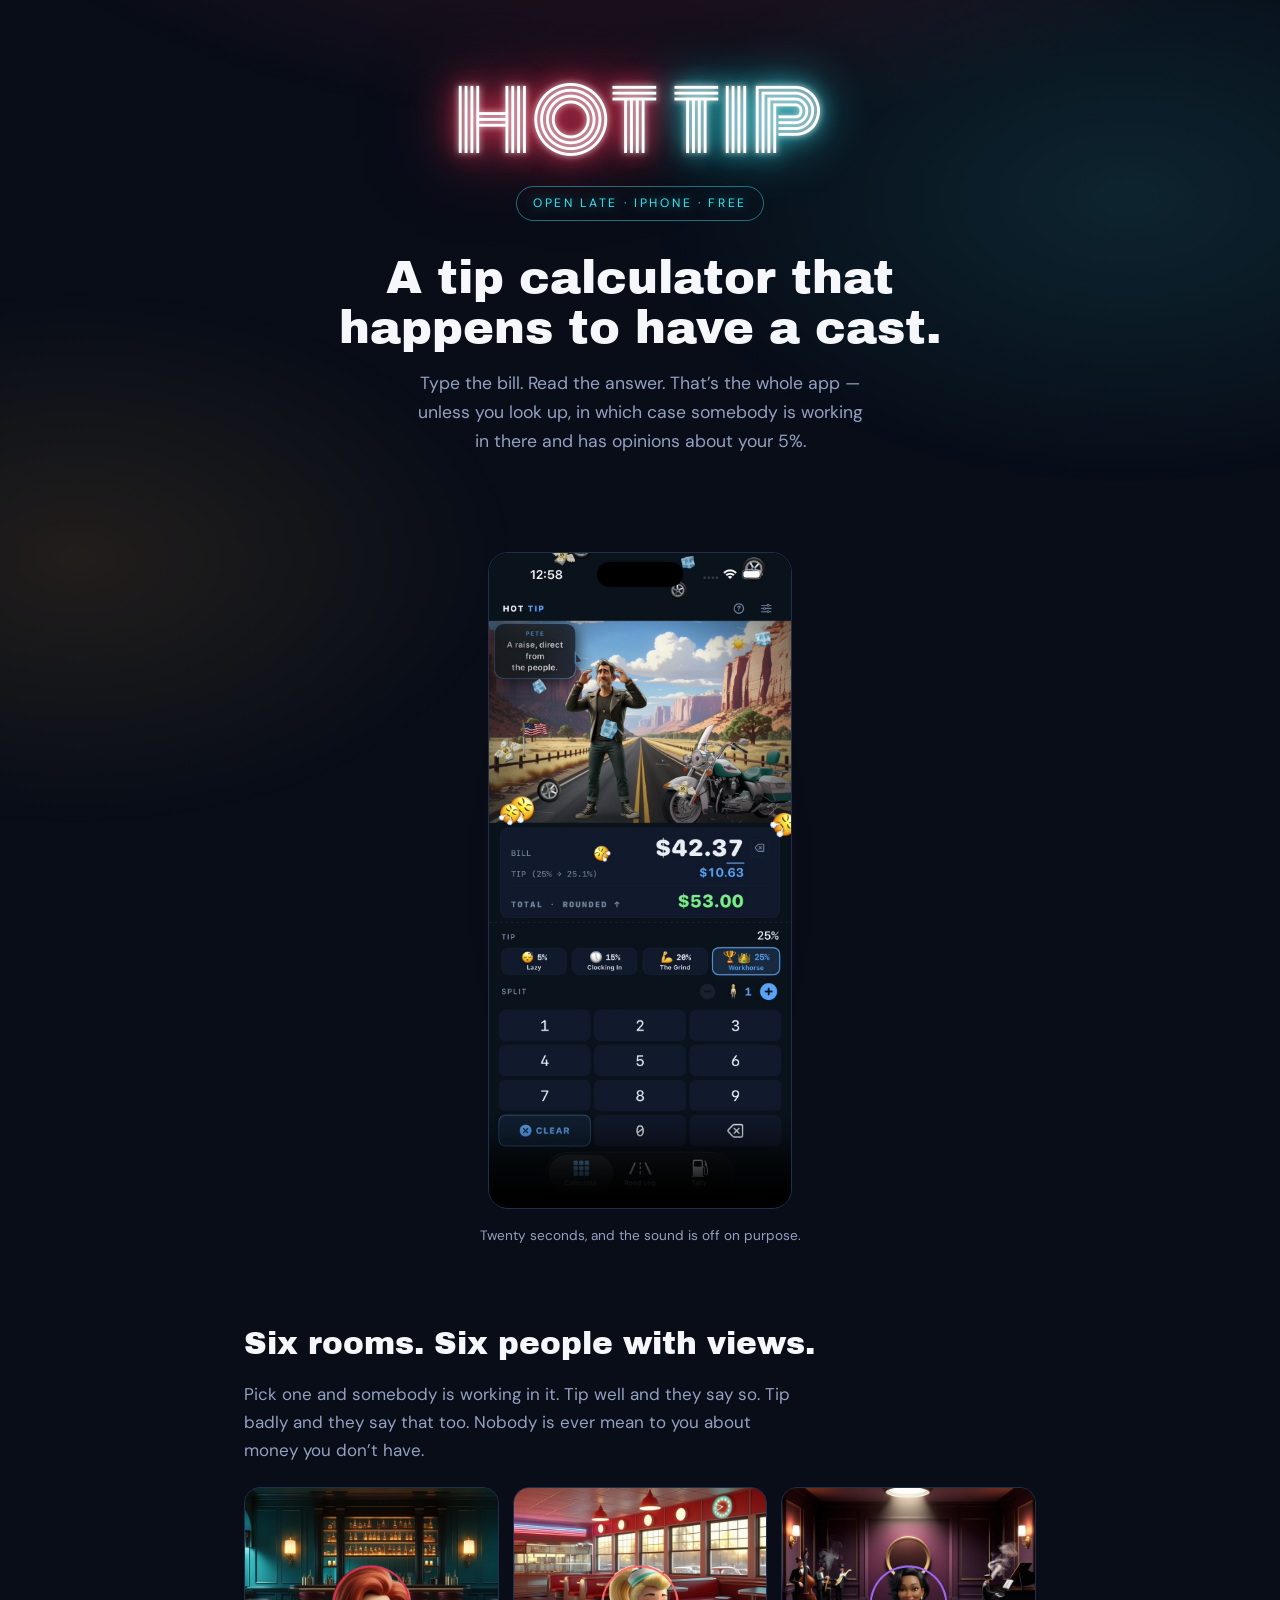
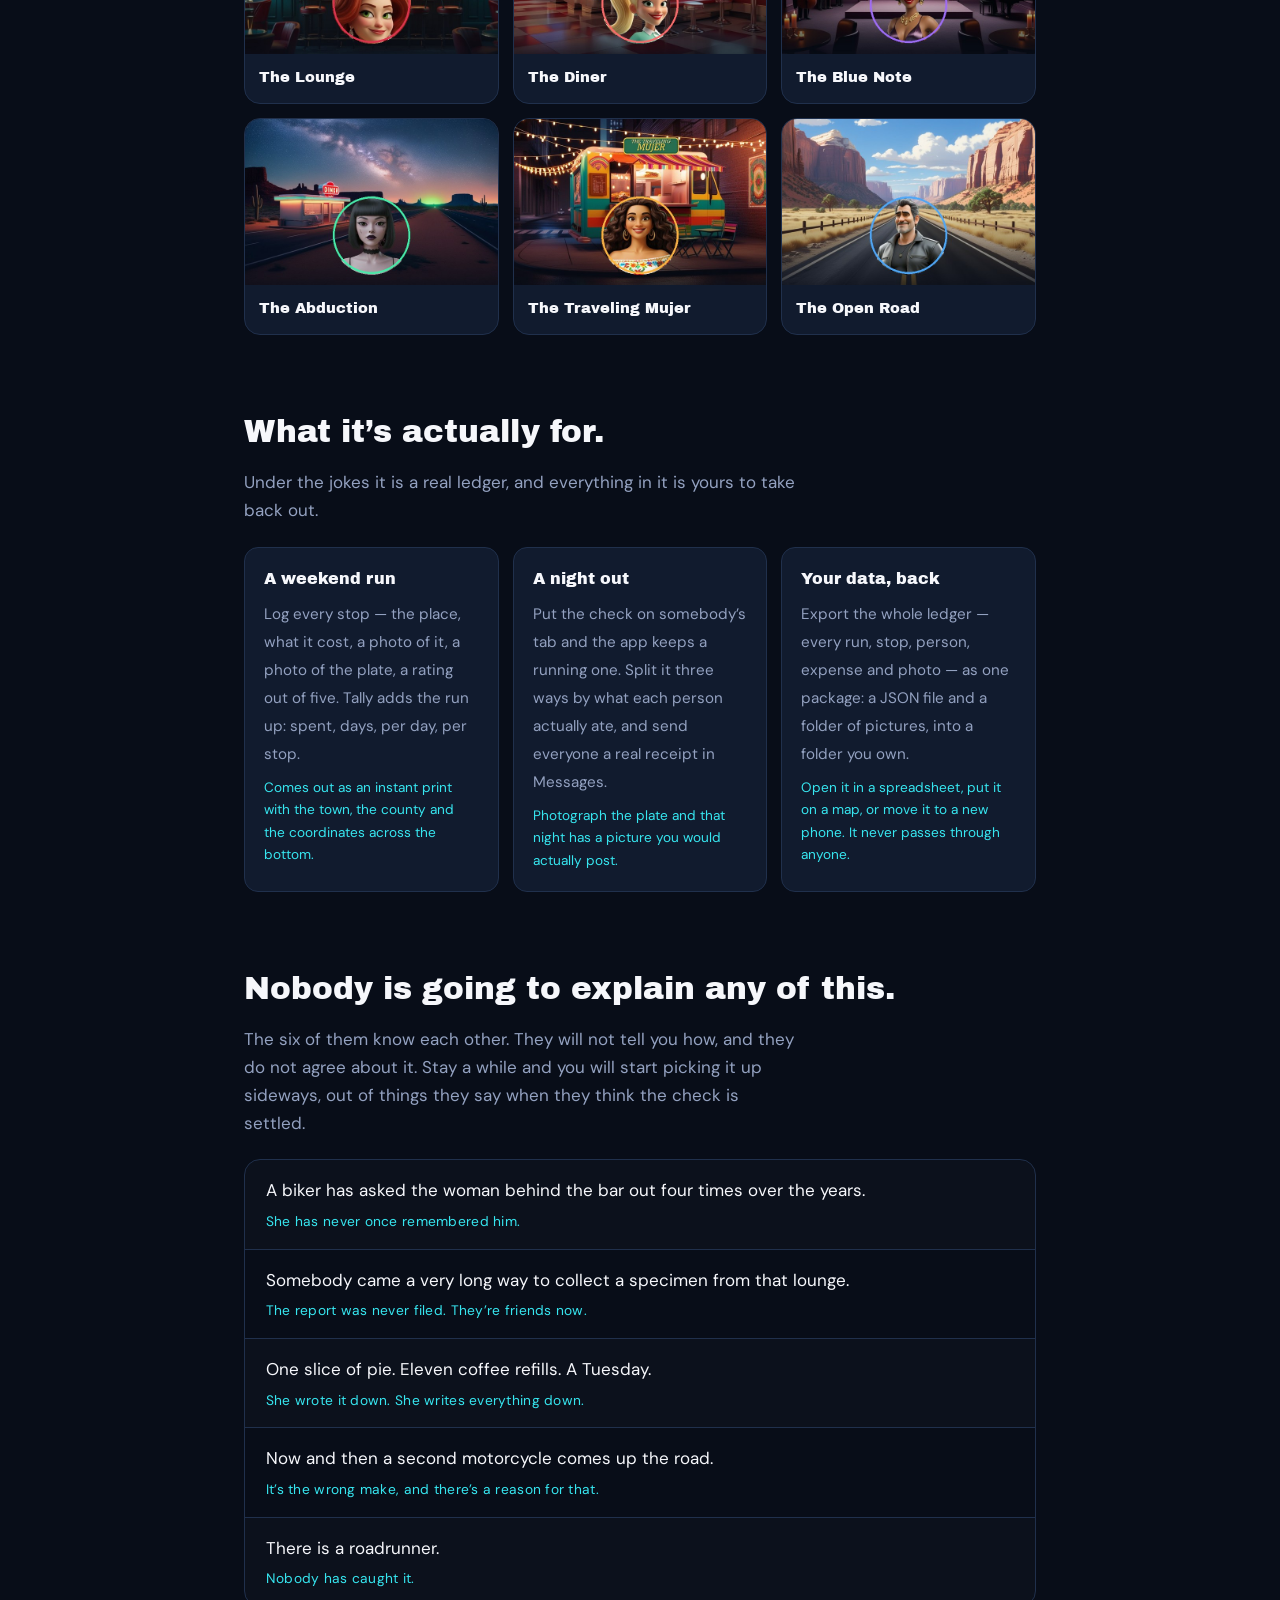
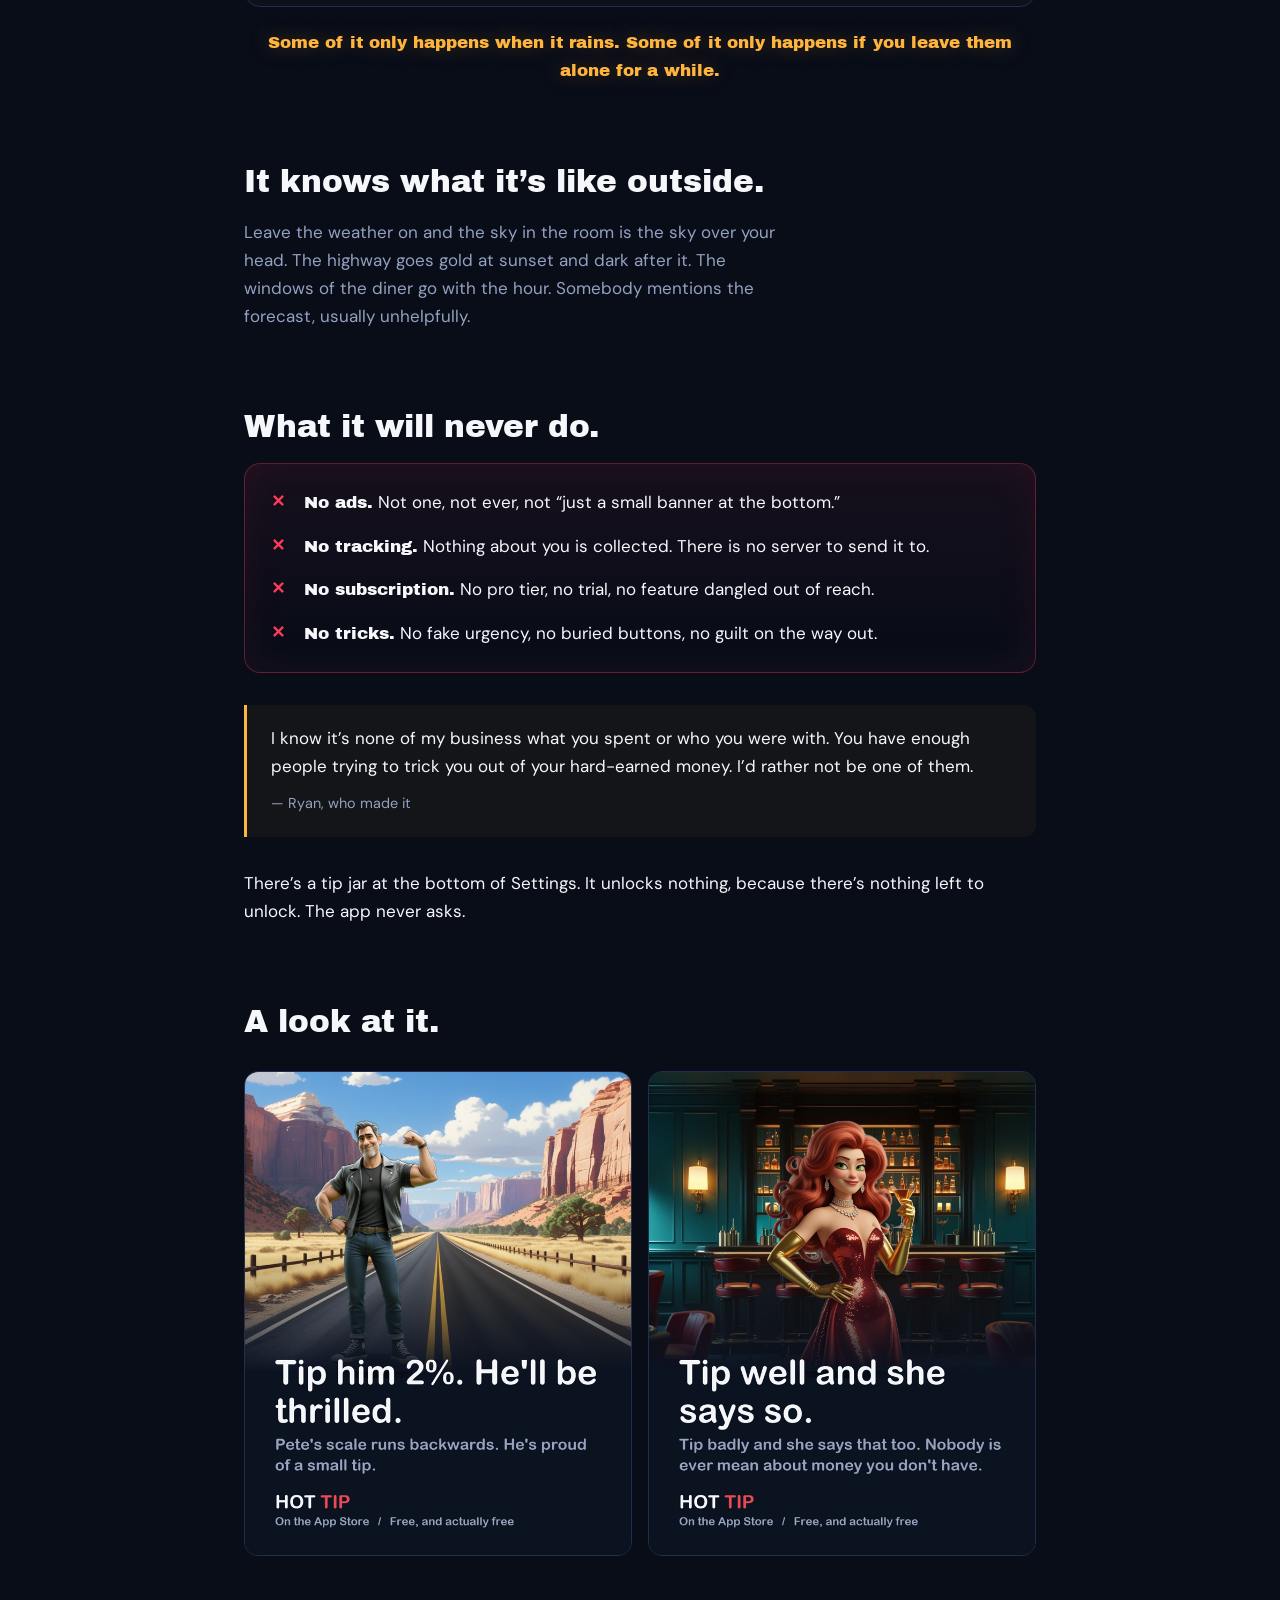
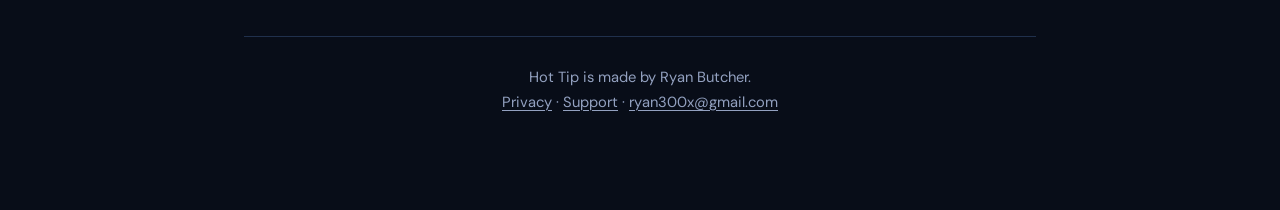
==== hottip/index.html @ a8fca0c4 "hot-tip: the doors as the app shows them, and what the app is actually for Ryan: "I don't want dialo" ====
<!doctype html>
<html lang="en">
<head>
<meta charset="utf-8">
<meta name="viewport" content="width=device-width, initial-scale=1">
<title>Hot Tip — a tip calculator with a cast</title>
<meta name="description" content="Type the bill. Read the answer. Six rooms, six characters, and opinions about your 5%. No ads, no tracking, no subscription.">
<meta property="og:title" content="Hot Tip — a tip calculator with a cast">
<meta property="og:description" content="Tip well and they say so. Tip badly and they say that too. Free, and actually free.">
<meta property="og:image" content="https://ryanxbutcher.github.io/hottip/og.png">
<meta name="twitter:card" content="summary_large_image">
<link rel="preconnect" href="https://fonts.googleapis.com">
<link rel="preconnect" href="https://fonts.gstatic.com" crossorigin>
<link href="https://fonts.googleapis.com/css2?family=Monoton&family=Archivo+Black&family=DM+Sans:opsz,wght@9..40,400;9..40,500&display=swap" rel="stylesheet">
<style>
  :root{
    --night:#080d18; --deep:#0b1220; --card:#111b2e; --line:#20304c;
    --ink:#f6f7fb; --soft:#93a1c0;
    --neon:#ff3b5c;      /* the diner's sign */
    --ice:#37e6f0;       /* the Blue Note's clock */
    --amber:#ffb43d;     /* the string lights */
    color-scheme:dark;
  }
  *{margin:0;padding:0;box-sizing:border-box}
  html{scroll-behavior:smooth}
  body{
    background:var(--night); color:var(--ink);
    font:400 17px/1.65 "DM Sans",-apple-system,BlinkMacSystemFont,sans-serif;
    overflow-x:hidden;
  }
  main{max-width:52rem;margin:0 auto;padding:0 1.25rem 6rem}

  /* The road at night: a horizon glow behind everything, the way every
     room in the app is lit by something just off screen. */
  .glow{
    position:fixed; inset:0; z-index:-1; pointer-events:none;
    background:
      radial-gradient(70rem 34rem at 50% -14rem, rgba(255,59,92,.20), transparent 65%),
      radial-gradient(50rem 30rem at 88% 22%, rgba(55,230,240,.11), transparent 60%),
      radial-gradient(46rem 28rem at 6% 62%, rgba(255,180,61,.10), transparent 60%);
  }

  header{padding:5rem 0 3rem;text-align:center}
  .sign{
    font-family:Monoton,cursive; font-size:clamp(2.9rem,11vw,5.2rem);
    line-height:1; letter-spacing:.02em; color:#fff;
    text-shadow:
      0 0 6px rgba(255,255,255,.85),
      0 0 22px var(--neon), 0 0 48px var(--neon), 0 0 90px rgba(255,59,92,.6);
    animation:buzz 7s infinite;
  }
  .sign .t{color:#fff;text-shadow:0 0 6px rgba(255,255,255,.9),0 0 22px var(--ice),0 0 52px var(--ice)}
  @keyframes buzz{
    0%,96%,100%{opacity:1}
    97%{opacity:.55} 97.6%{opacity:1} 98.4%{opacity:.7} 99%{opacity:1}
  }
  .open{
    display:inline-block;margin-top:1.4rem;padding:.42rem 1rem;
    border:1px solid rgba(55,230,240,.45);border-radius:999px;
    font-size:.76rem;letter-spacing:.22em;text-transform:uppercase;
    color:var(--ice);text-shadow:0 0 12px rgba(55,230,240,.6);
  }
  h1{
    font-family:"Archivo Black",sans-serif;font-weight:400;
    font-size:clamp(1.85rem,5.4vw,2.9rem);line-height:1.08;
    margin:2rem auto 1rem;max-width:22ch;text-wrap:balance;
  }
  .lede{color:var(--soft);max-width:38ch;margin:0 auto;font-size:1.1rem}

  .frame{max-width:19rem;margin:3rem auto 1rem;position:relative}
  .frame::after{
    content:"";position:absolute;inset:-14% -22%;z-index:-1;border-radius:50%;
    background:radial-gradient(closest-side,rgba(255,59,92,.30),transparent 72%);
    filter:blur(14px);
  }
  video{width:100%;border-radius:20px;border:1px solid var(--line);display:block;background:#000}
  .cap{text-align:center;color:var(--soft);font-size:.85rem;margin-top:.7rem}

  h2{
    font-family:"Archivo Black",sans-serif;font-weight:400;
    font-size:clamp(1.4rem,4vw,1.95rem);margin:4.5rem 0 .6rem;text-wrap:balance;
  }
  .sub{color:var(--soft);margin-bottom:1.4rem;max-width:46ch}

  /* The doors, as the app's own first screen shows them: the room, the
     person who works in it, and the name. Nothing else — the jokes are
     theirs to make, not the website's to spoil. */
  .doors{list-style:none;display:grid;grid-template-columns:repeat(3,1fr);gap:.85rem;margin-top:1.4rem}
  @media(max-width:44rem){.doors{grid-template-columns:repeat(2,1fr)}}
  @media(max-width:26rem){.doors{grid-template-columns:1fr}}
  .doors li{
    border:1px solid var(--line);border-radius:16px;overflow:hidden;background:var(--card);
    transition:transform .2s ease,border-color .2s ease,box-shadow .2s ease;
  }
  .doors li:hover{transform:translateY(-4px);border-color:var(--c);box-shadow:0 10px 34px -14px var(--c)}
  .doors img{width:100%;display:block;aspect-ratio:640/420;object-fit:cover}
  .doors b{
    display:block;font-family:"Archivo Black",sans-serif;font-weight:400;
    font-size:.92rem;padding:.72rem .9rem .85rem;color:var(--ink);
  }

  .uses{list-style:none;display:grid;grid-template-columns:repeat(3,1fr);gap:.85rem;margin-top:1.4rem}
  @media(max-width:44rem){.uses{grid-template-columns:1fr}}
  .uses li{background:var(--card);border:1px solid var(--line);border-radius:14px;padding:1.15rem 1.2rem}
  .uses b{display:block;font-family:"Archivo Black",sans-serif;font-weight:400;
    font-size:1rem;margin-bottom:.4rem}
  .uses span{color:var(--soft);font-size:.95rem}
  .uses .out{display:block;margin-top:.6rem;color:var(--ice);font-size:.85rem}

  .never{list-style:none;display:grid;gap:.9rem;
    border:1px solid rgba(255,59,92,.35);border-radius:16px;padding:1.5rem 1.6rem;
    background:linear-gradient(180deg,rgba(255,59,92,.06),transparent);
    box-shadow:0 0 40px rgba(255,59,92,.08) inset;}
  .never li{padding-left:2.1rem;position:relative}
  .never li::before{content:"✕";position:absolute;left:0;top:-.05rem;color:var(--neon);font-weight:700}
  .never b{font-family:"Archivo Black",sans-serif;font-weight:400}

  .whispers{list-style:none;display:grid;gap:0;margin-top:1.3rem;
    border:1px solid var(--line);border-radius:16px;overflow:hidden}
  .whispers li{padding:1rem 1.3rem;border-top:1px solid var(--line);
    color:var(--ink);position:relative}
  .whispers li:first-child{border-top:0}
  .whispers li:nth-child(odd){background:rgba(255,255,255,.018)}
  .whispers em{color:var(--soft);font-style:normal}
  .whispers .tail{display:block;color:var(--ice);font-size:.86rem;margin-top:.35rem;
    letter-spacing:.02em}
  .nobody{font-family:"Archivo Black",sans-serif;font-weight:400;
    text-align:center;color:var(--amber);margin-top:1.4rem;
    text-shadow:0 0 20px rgba(255,180,61,.35);font-size:1.05rem}

  blockquote{
    margin:2rem 0;padding:1.3rem 1.5rem;border-left:3px solid var(--amber);
    background:rgba(255,180,61,.05);border-radius:0 12px 12px 0;
    color:var(--ink);font-size:1.06rem;
  }
  blockquote cite{display:block;margin-top:.7rem;color:var(--soft);font-style:normal;font-size:.9rem}

  .stills{display:grid;grid-template-columns:1fr 1fr;gap:1rem;margin-top:1.4rem}
  @media(max-width:33rem){.stills{grid-template-columns:1fr}}
  .stills img{width:100%;border-radius:14px;border:1px solid var(--line);display:block}

  footer{margin-top:5rem;padding-top:1.8rem;border-top:1px solid var(--line);
    color:var(--soft);font-size:.92rem;text-align:center}
  a{color:var(--neon);text-decoration-thickness:1px;text-underline-offset:3px}
  footer a{color:var(--soft)}
  @media(prefers-reduced-motion:reduce){
    .sign{animation:none}
    .rooms li{transition:none}
    html{scroll-behavior:auto}
  }
</style>
</head>
<body>
<div class="glow"></div>
<main>

<header>
  <p class="sign">HOT <span class="t">TIP</span></p>
  <p class="open">Open late · iPhone · Free</p>
  <h1>A tip calculator that happens to have a cast.</h1>
  <p class="lede">Type the bill. Read the answer. That’s the whole app —
     unless you look up, in which case somebody is working in there and has
     opinions about your 5%.</p>
</header>

<div class="frame">
  <video src="app-preview.mp4" poster="poster.jpg" controls playsinline muted loop
         aria-label="A check, a 25% tip, a 2% tip, and Pete riding off into the desert."></video>
</div>
<p class="cap">Twenty seconds, and the sound is off on purpose.</p>

<h2>Six rooms. Six people with views.</h2>
<p class="sub">Pick one and somebody is working in it. Tip well and they say
   so. Tip badly and they say that too. Nobody is ever mean to you about
   money you don’t have.</p>
<ul class="doors">
  <li style="--c:#e0334f"><img src="door-lounge.jpg" alt="The Lounge" loading="lazy"><b>The Lounge</b></li>
  <li style="--c:#ff6b6b"><img src="door-diner.jpg" alt="The Diner" loading="lazy"><b>The Diner</b></li>
  <li style="--c:#a06cff"><img src="door-jazz.jpg" alt="The Blue Note" loading="lazy"><b>The Blue Note</b></li>
  <li style="--c:#3ef0a8"><img src="door-ufo.jpg" alt="The Abduction" loading="lazy"><b>The Abduction</b></li>
  <li style="--c:#ffb43d"><img src="door-taco.jpg" alt="The Traveling Mujer" loading="lazy"><b>The Traveling Mujer</b></li>
  <li style="--c:#4aa8ff"><img src="door-road.jpg" alt="The Open Road" loading="lazy"><b>The Open Road</b></li>
</ul>

<h2>What it’s actually for.</h2>
<p class="sub">Under the jokes it is a real ledger, and everything in it is
   yours to take back out.</p>
<ul class="uses">
  <li><b>A weekend run</b><span>Log every stop — the place, what it cost, a
      photo of it, a photo of the plate, a rating out of five. Tally adds the
      run up: spent, days, per day, per stop.</span>
      <span class="out">Comes out as an instant print with the town, the
      county and the coordinates across the bottom.</span></li>
  <li><b>A night out</b><span>Put the check on somebody’s tab and the app
      keeps a running one. Split it three ways by what each person actually
      ate, and send everyone a real receipt in Messages.</span>
      <span class="out">Photograph the plate and that night has a picture
      you would actually post.</span></li>
  <li><b>Your data, back</b><span>Export the whole ledger — every run, stop,
      person, expense and photo — as one package: a JSON file and a folder of
      pictures, into a folder you own.</span>
      <span class="out">Open it in a spreadsheet, put it on a map, or move it
      to a new phone. It never passes through anyone.</span></li>
</ul>

<h2>Nobody is going to explain any of this.</h2>
<p class="sub">The six of them know each other. They will not tell you how,
   and they do not agree about it. Stay a while and you will start picking
   it up sideways, out of things they say when they think the check is
   settled.</p>
<ul class="whispers">
  <li>A biker has asked the woman behind the bar out four times over the years.
      <span class="tail">She has never once remembered him.</span></li>
  <li>Somebody came a very long way to collect a specimen from that lounge.
      <span class="tail">The report was never filed. They’re friends now.</span></li>
  <li>One slice of pie. Eleven coffee refills. A Tuesday.
      <span class="tail">She wrote it down. She writes everything down.</span></li>
  <li>Now and then a second motorcycle comes up the road.
      <span class="tail">It’s the wrong make, and there’s a reason for that.</span></li>
  <li>There is a roadrunner.
      <span class="tail">Nobody has caught it.</span></li>
</ul>
<p class="nobody">Some of it only happens when it rains. Some of it only
   happens if you leave them alone for a while.</p>

<h2>It knows what it’s like outside.</h2>
<p class="sub">Leave the weather on and the sky in the room is the sky over
   your head. The highway goes gold at sunset and dark after it. The windows
   of the diner go with the hour. Somebody mentions the forecast, usually
   unhelpfully.</p>

<h2>What it will never do.</h2>
<ul class="never">
  <li><b>No ads.</b> Not one, not ever, not “just a small banner at the bottom.”</li>
  <li><b>No tracking.</b> Nothing about you is collected. There is no server to send it to.</li>
  <li><b>No subscription.</b> No pro tier, no trial, no feature dangled out of reach.</li>
  <li><b>No tricks.</b> No fake urgency, no buried buttons, no guilt on the way out.</li>
</ul>
<blockquote>
  I know it’s none of my business what you spent or who you were with. You
  have enough people trying to trick you out of your hard-earned money. I’d
  rather not be one of them.
  <cite>— Ryan, who made it</cite>
</blockquote>
<p>There’s a tip jar at the bottom of Settings. It unlocks nothing, because
   there’s nothing left to unlock. The app never asks.</p>

<h2>A look at it.</h2>
<div class="stills">
  <img src="still-pete.png" alt="Pete on the Open Road: tip him 2% and he'll be thrilled." loading="lazy">
  <img src="still-mandy.png" alt="Mandy in the Lounge: tip well and she says so." loading="lazy">
</div>

<footer>
  <p>Hot Tip is made by Ryan Butcher.</p>
  <p><a href="privacy.html">Privacy</a> · <a href="support.html">Support</a> ·
     <a href="mailto:ryan300x@gmail.com">ryan300x@gmail.com</a></p>
</footer>

</main>
</body>
</html>
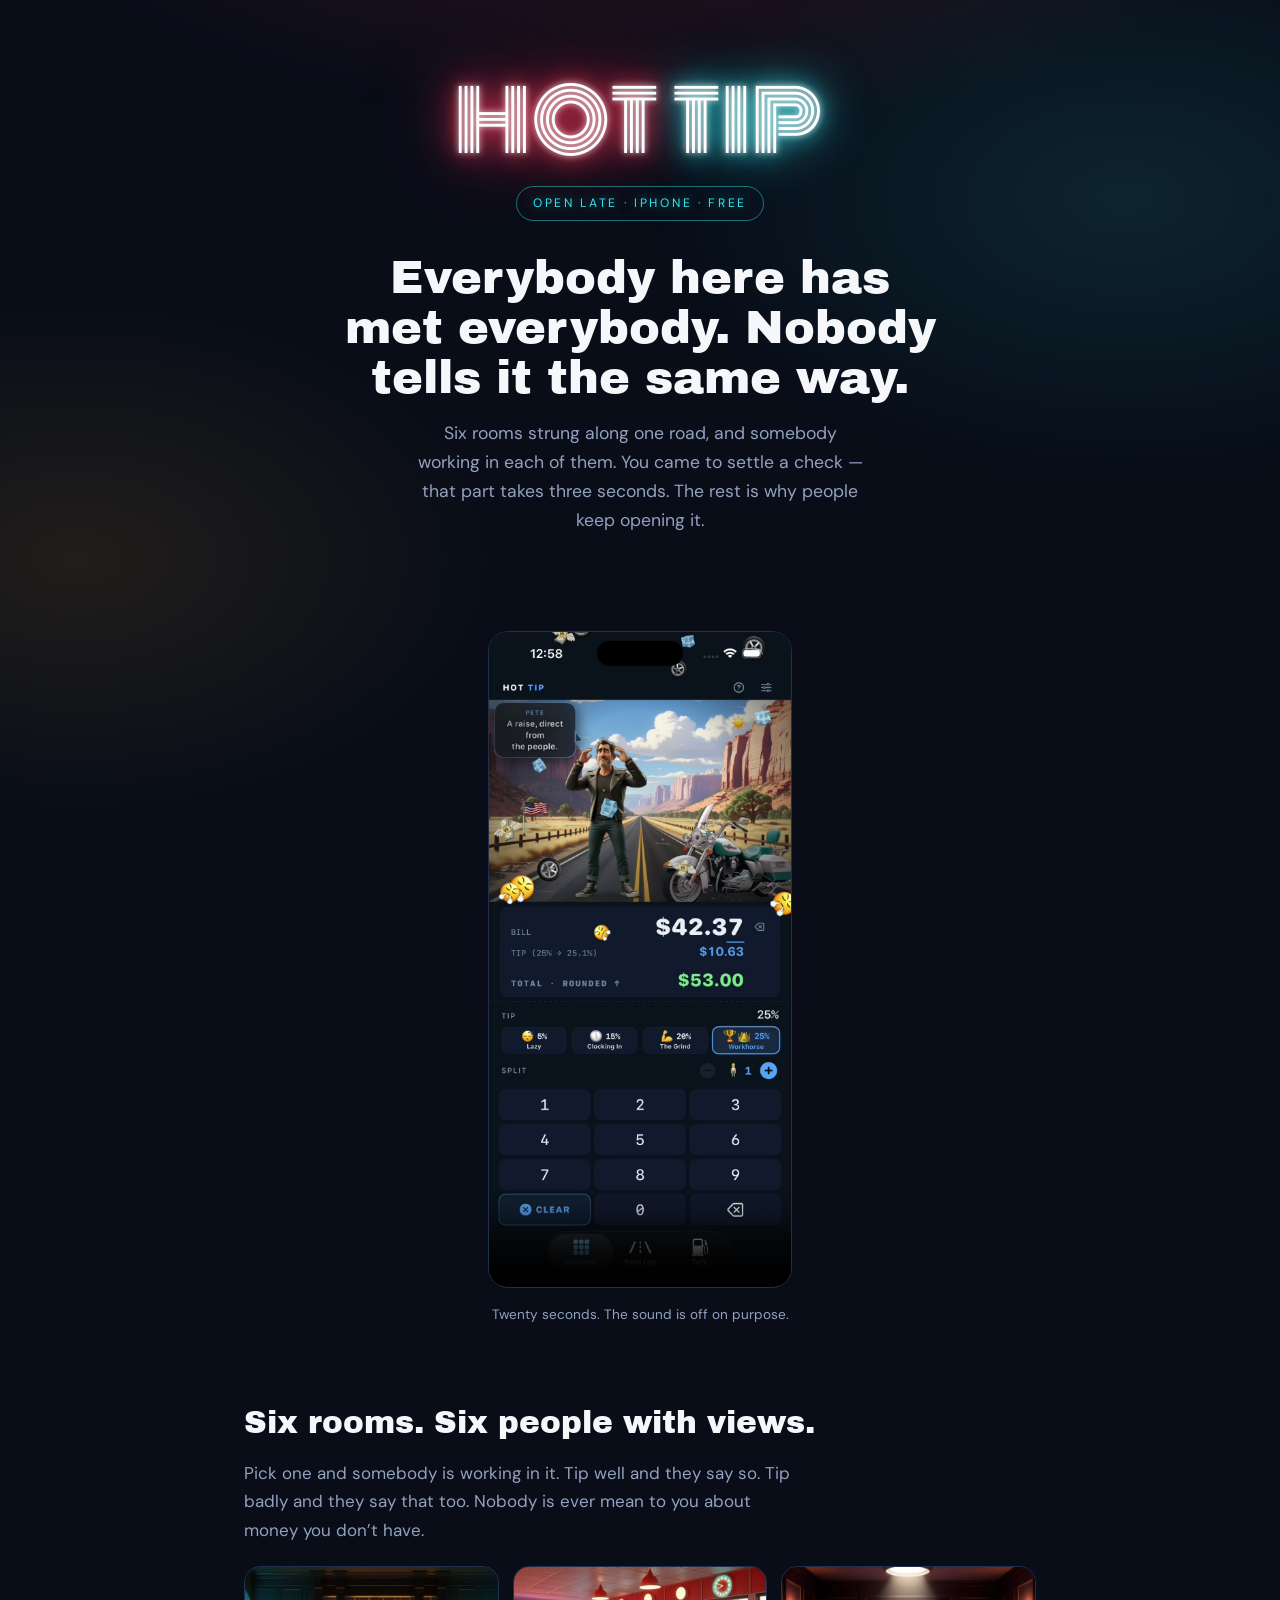
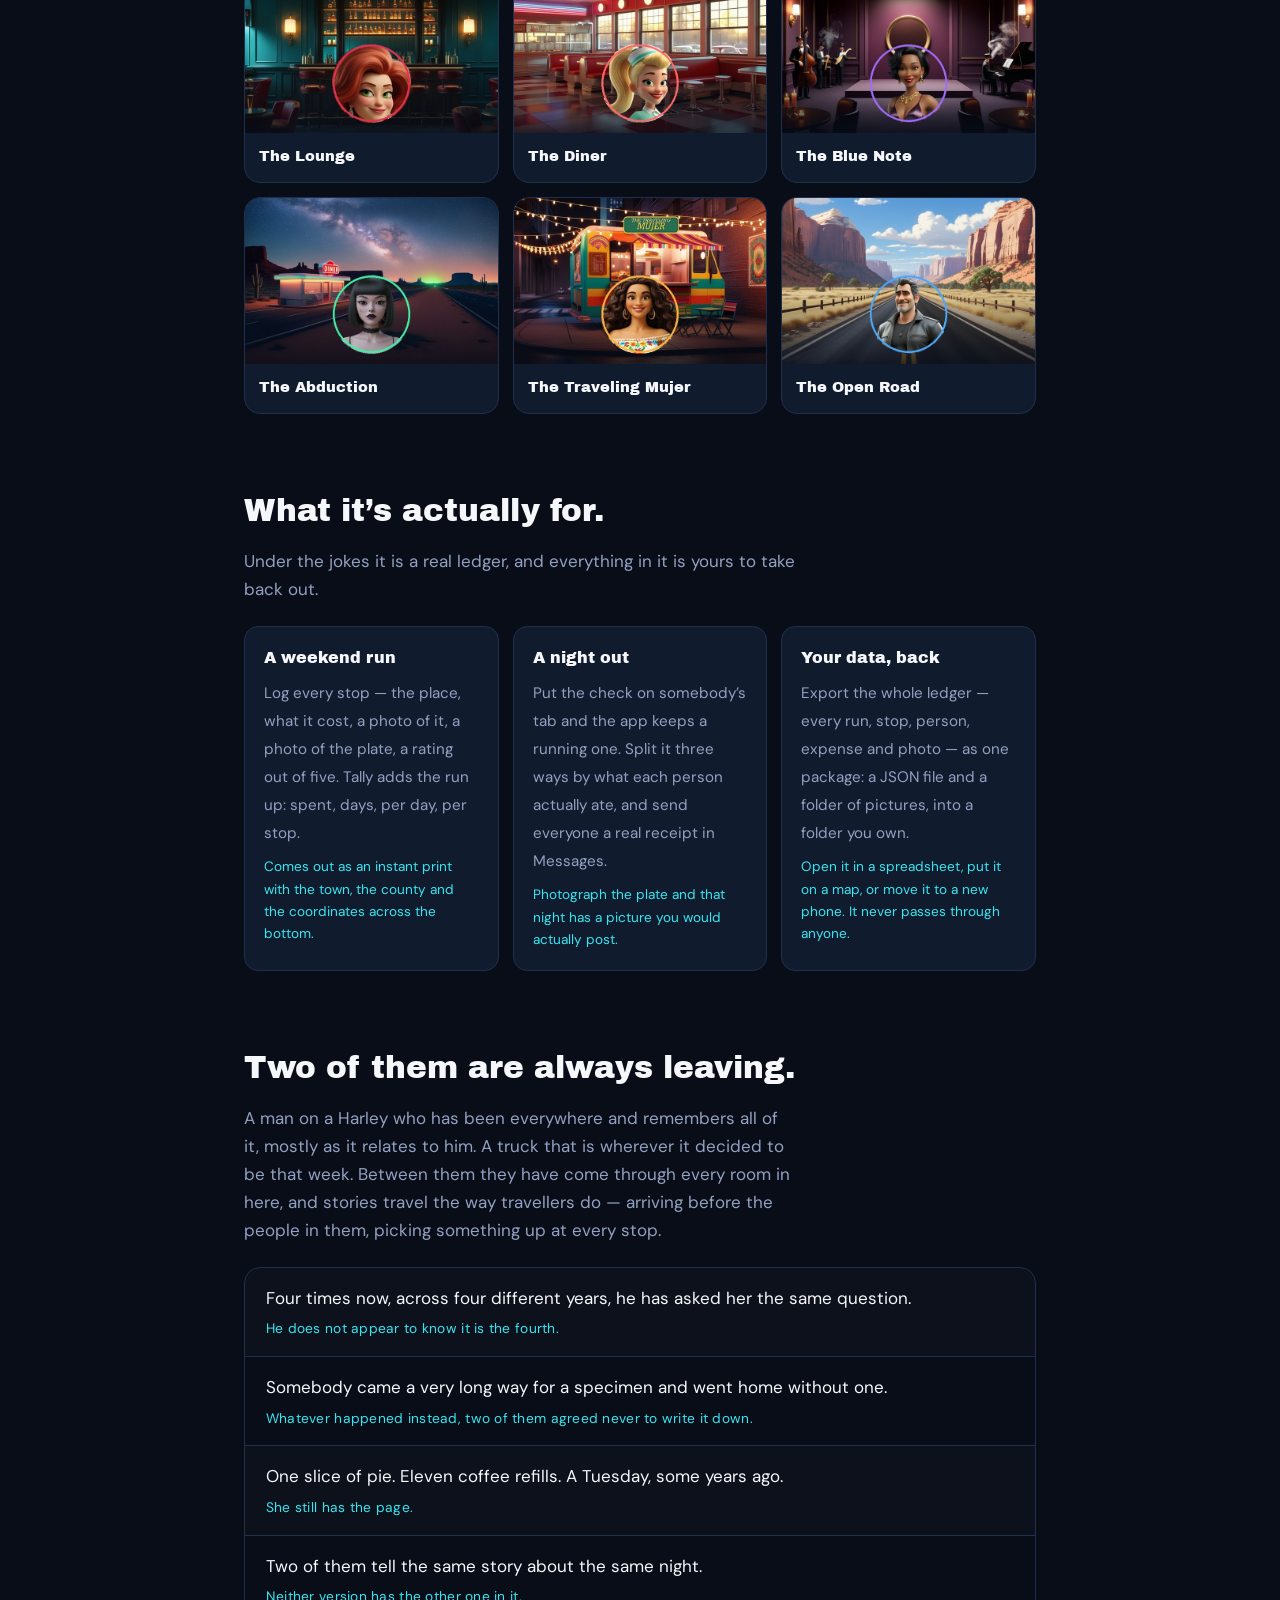
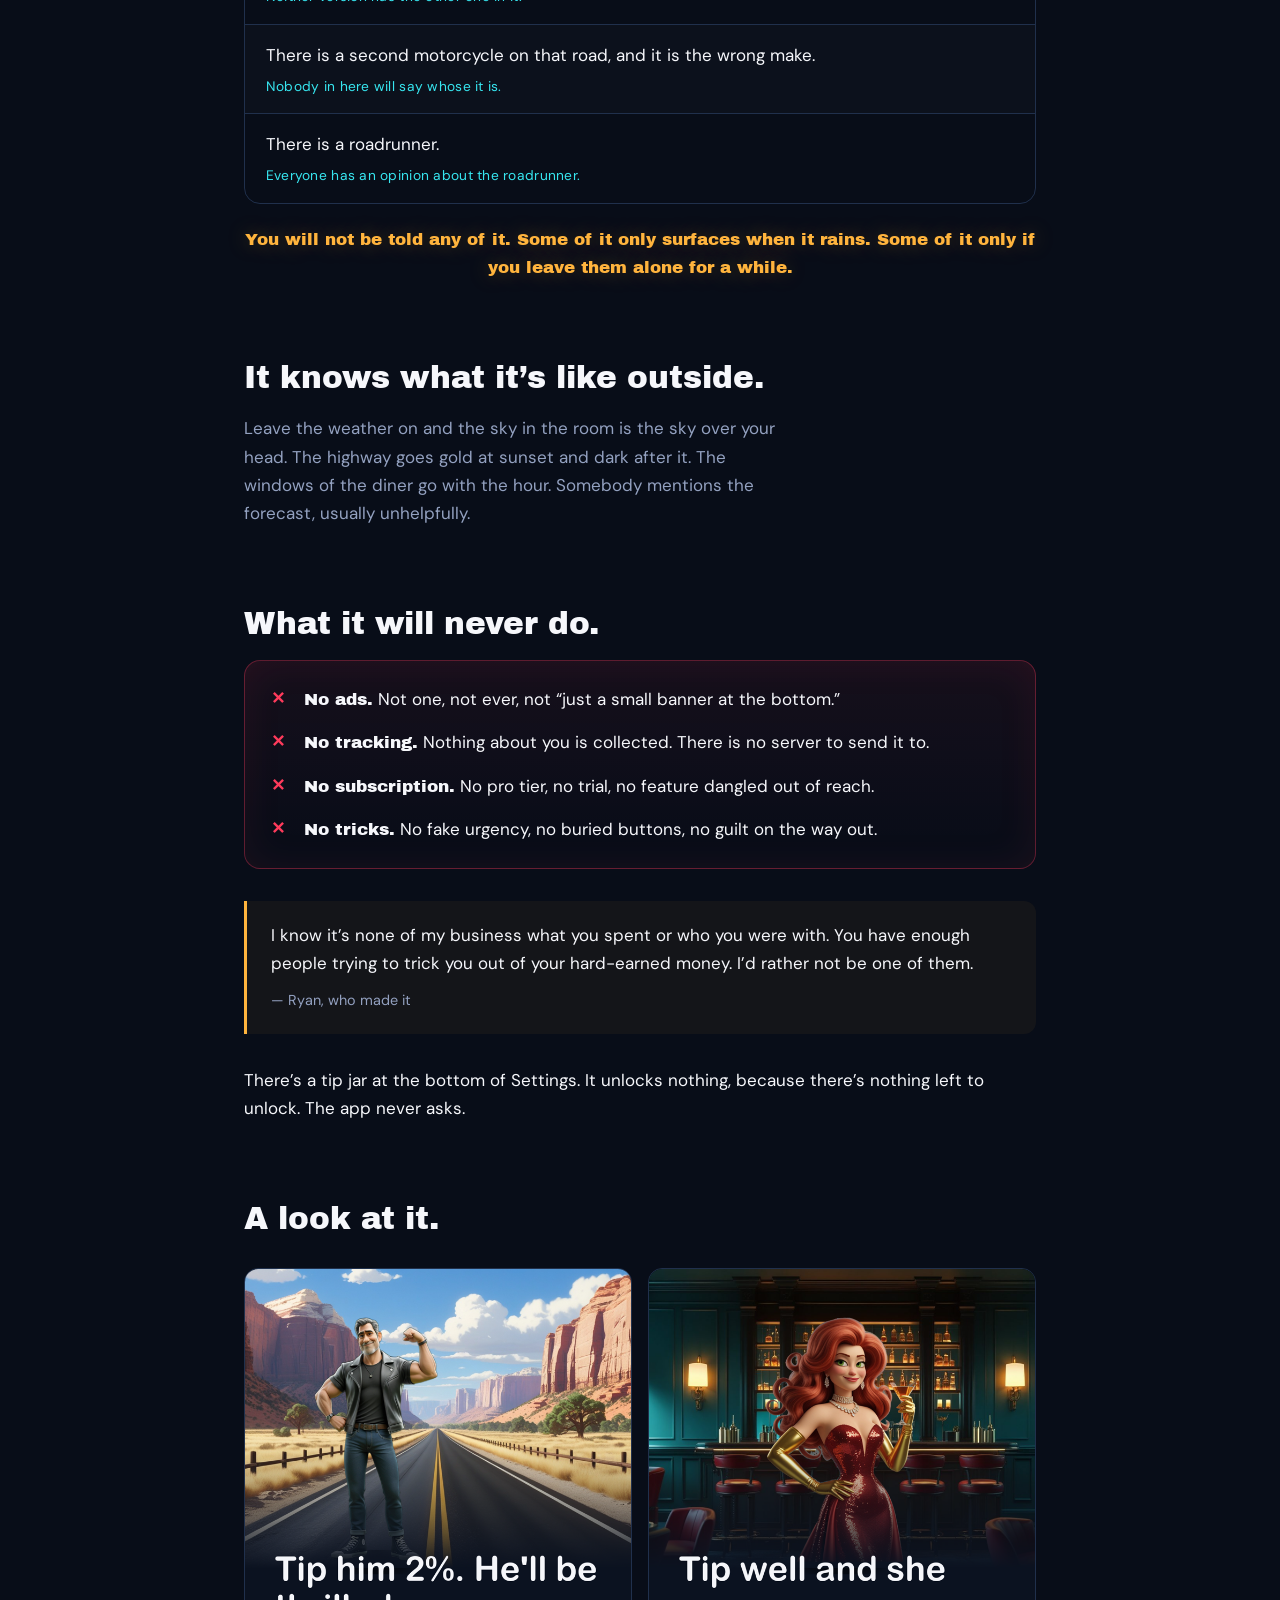
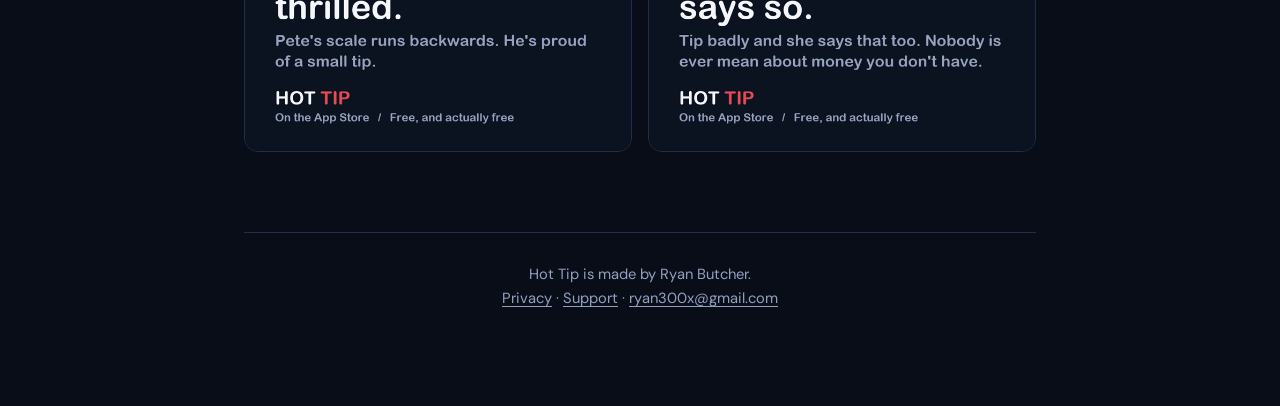
==== commit bfb337de: "hot-tip: the page stops answering its own questions Ryan: "I want to be mysterious about how they kn" ====
--- a/hottip/index.html
+++ b/hottip/index.html
@@ -157,17 +157,17 @@
 <header>
   <p class="sign">HOT <span class="t">TIP</span></p>
   <p class="open">Open late · iPhone · Free</p>
-  <h1>A tip calculator that happens to have a cast.</h1>
-  <p class="lede">Type the bill. Read the answer. That’s the whole app —
-     unless you look up, in which case somebody is working in there and has
-     opinions about your 5%.</p>
+  <h1>Everybody here has met everybody. Nobody tells it the same way.</h1>
+  <p class="lede">Six rooms strung along one road, and somebody working in
+     each of them. You came to settle a check — that part takes three
+     seconds. The rest is why people keep opening it.</p>
 </header>
 
 <div class="frame">
   <video src="app-preview.mp4" poster="poster.jpg" controls playsinline muted loop
          aria-label="A check, a 25% tip, a 2% tip, and Pete riding off into the desert."></video>
 </div>
-<p class="cap">Twenty seconds, and the sound is off on purpose.</p>
+<p class="cap">Twenty seconds. The sound is off on purpose.</p>
 
 <h2>Six rooms. Six people with views.</h2>
 <p class="sub">Pick one and somebody is working in it. Tip well and they say
@@ -203,25 +203,30 @@
       to a new phone. It never passes through anyone.</span></li>
 </ul>
 
-<h2>Nobody is going to explain any of this.</h2>
-<p class="sub">The six of them know each other. They will not tell you how,
-   and they do not agree about it. Stay a while and you will start picking
-   it up sideways, out of things they say when they think the check is
-   settled.</p>
+<h2>Two of them are always leaving.</h2>
+<p class="sub">A man on a Harley who has been everywhere and remembers all of
+   it, mostly as it relates to him. A truck that is wherever it decided to be
+   that week. Between them they have come through every room in here, and
+   stories travel the way travellers do — arriving before the people in them,
+   picking something up at every stop.</p>
 <ul class="whispers">
-  <li>A biker has asked the woman behind the bar out four times over the years.
-      <span class="tail">She has never once remembered him.</span></li>
-  <li>Somebody came a very long way to collect a specimen from that lounge.
-      <span class="tail">The report was never filed. They’re friends now.</span></li>
-  <li>One slice of pie. Eleven coffee refills. A Tuesday.
-      <span class="tail">She wrote it down. She writes everything down.</span></li>
-  <li>Now and then a second motorcycle comes up the road.
-      <span class="tail">It’s the wrong make, and there’s a reason for that.</span></li>
+  <li>Four times now, across four different years, he has asked her the same
+      question.
+      <span class="tail">He does not appear to know it is the fourth.</span></li>
+  <li>Somebody came a very long way for a specimen and went home without one.
+      <span class="tail">Whatever happened instead, two of them agreed never
+      to write it down.</span></li>
+  <li>One slice of pie. Eleven coffee refills. A Tuesday, some years ago.
+      <span class="tail">She still has the page.</span></li>
+  <li>Two of them tell the same story about the same night.
+      <span class="tail">Neither version has the other one in it.</span></li>
+  <li>There is a second motorcycle on that road, and it is the wrong make.
+      <span class="tail">Nobody in here will say whose it is.</span></li>
   <li>There is a roadrunner.
-      <span class="tail">Nobody has caught it.</span></li>
-</ul>
-<p class="nobody">Some of it only happens when it rains. Some of it only
-   happens if you leave them alone for a while.</p>
+      <span class="tail">Everyone has an opinion about the roadrunner.</span></li>
+</ul>
+<p class="nobody">You will not be told any of it. Some of it only surfaces
+   when it rains. Some of it only if you leave them alone for a while.</p>
 
 <h2>It knows what it’s like outside.</h2>
 <p class="sub">Leave the weather on and the sky in the room is the sky over
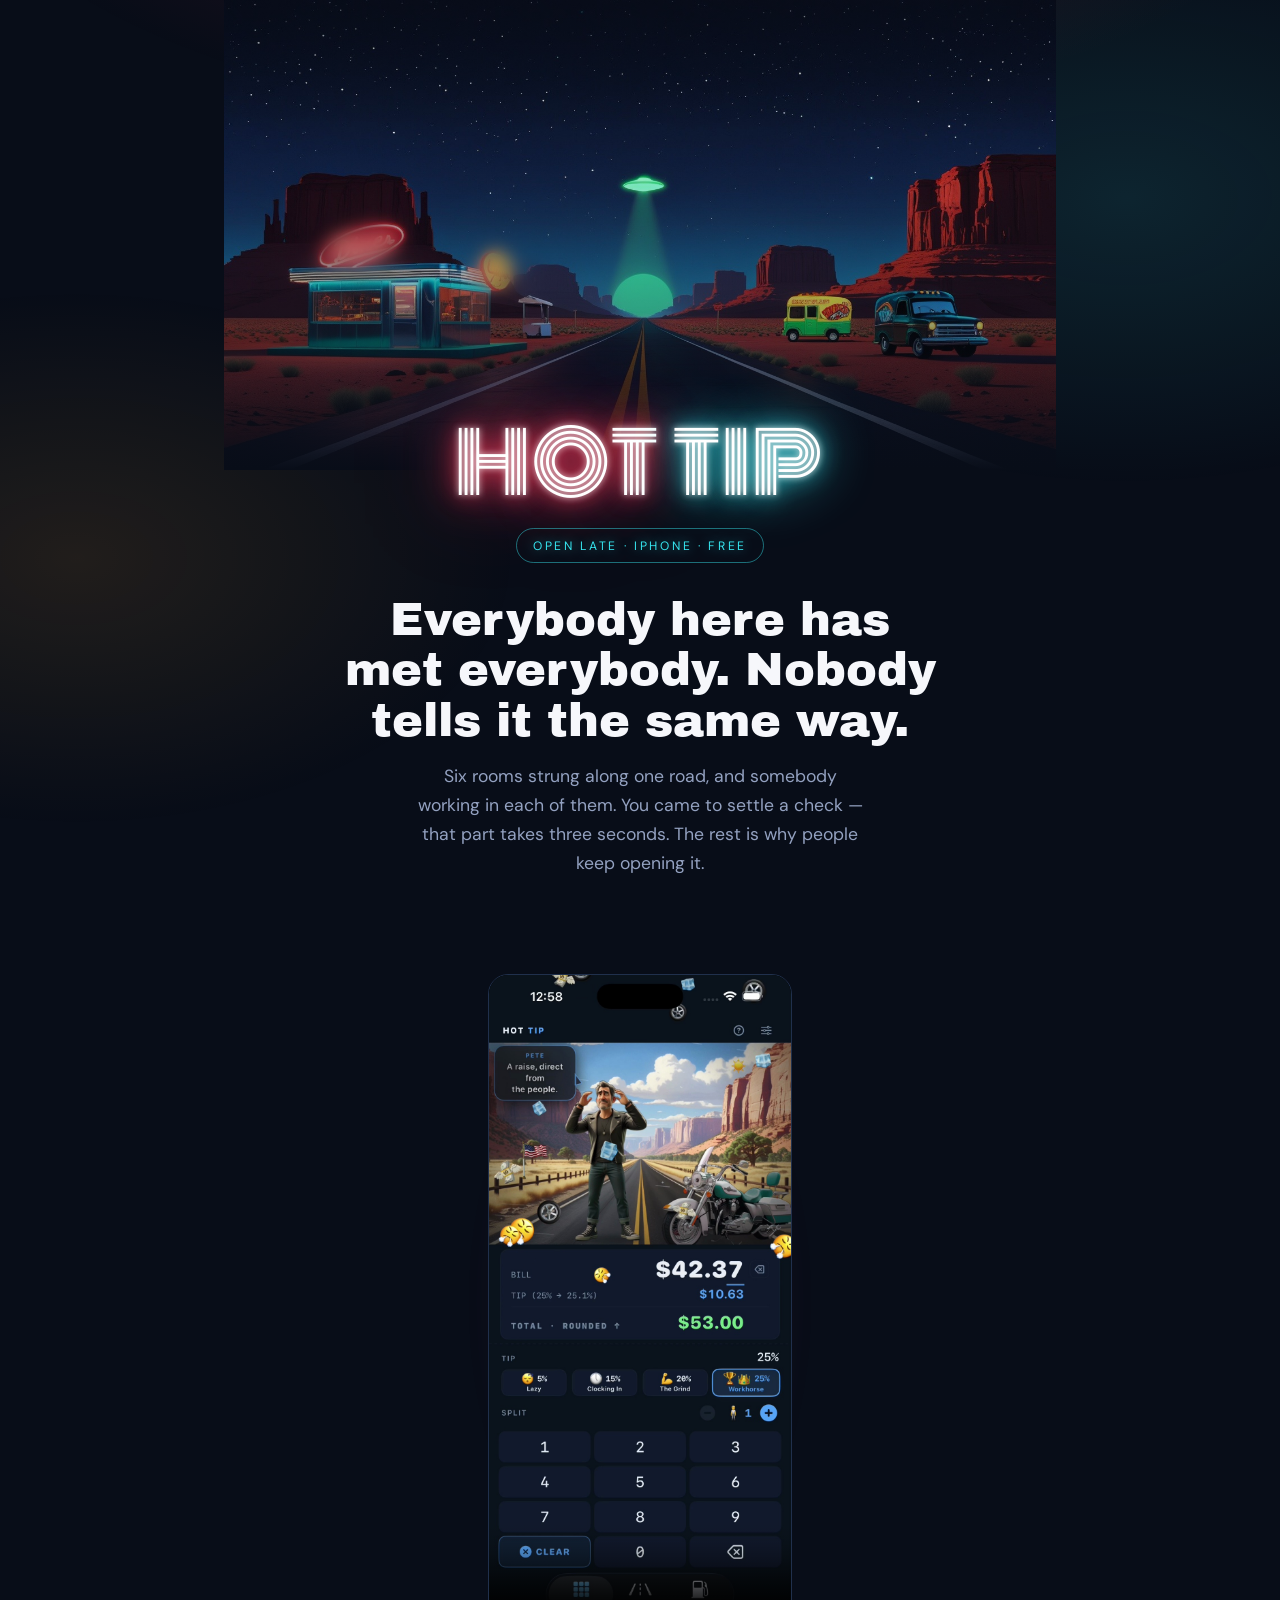
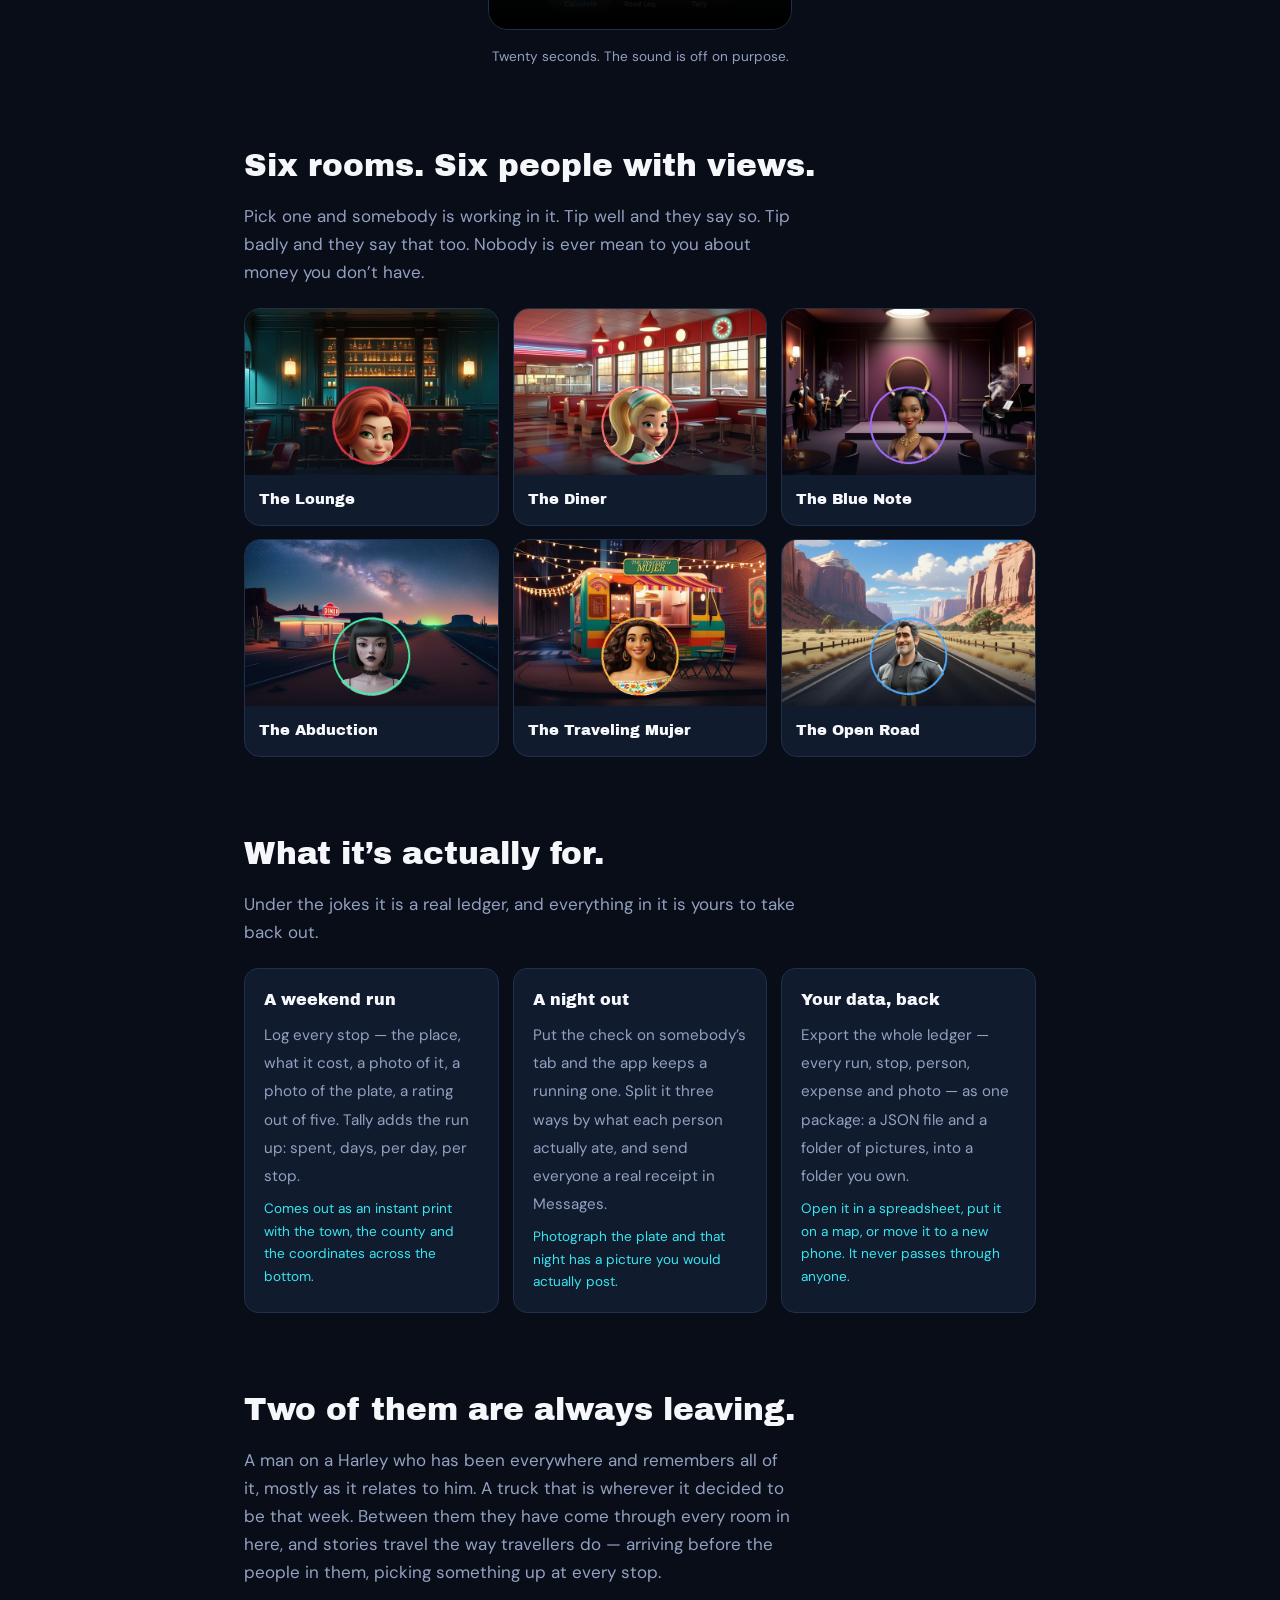
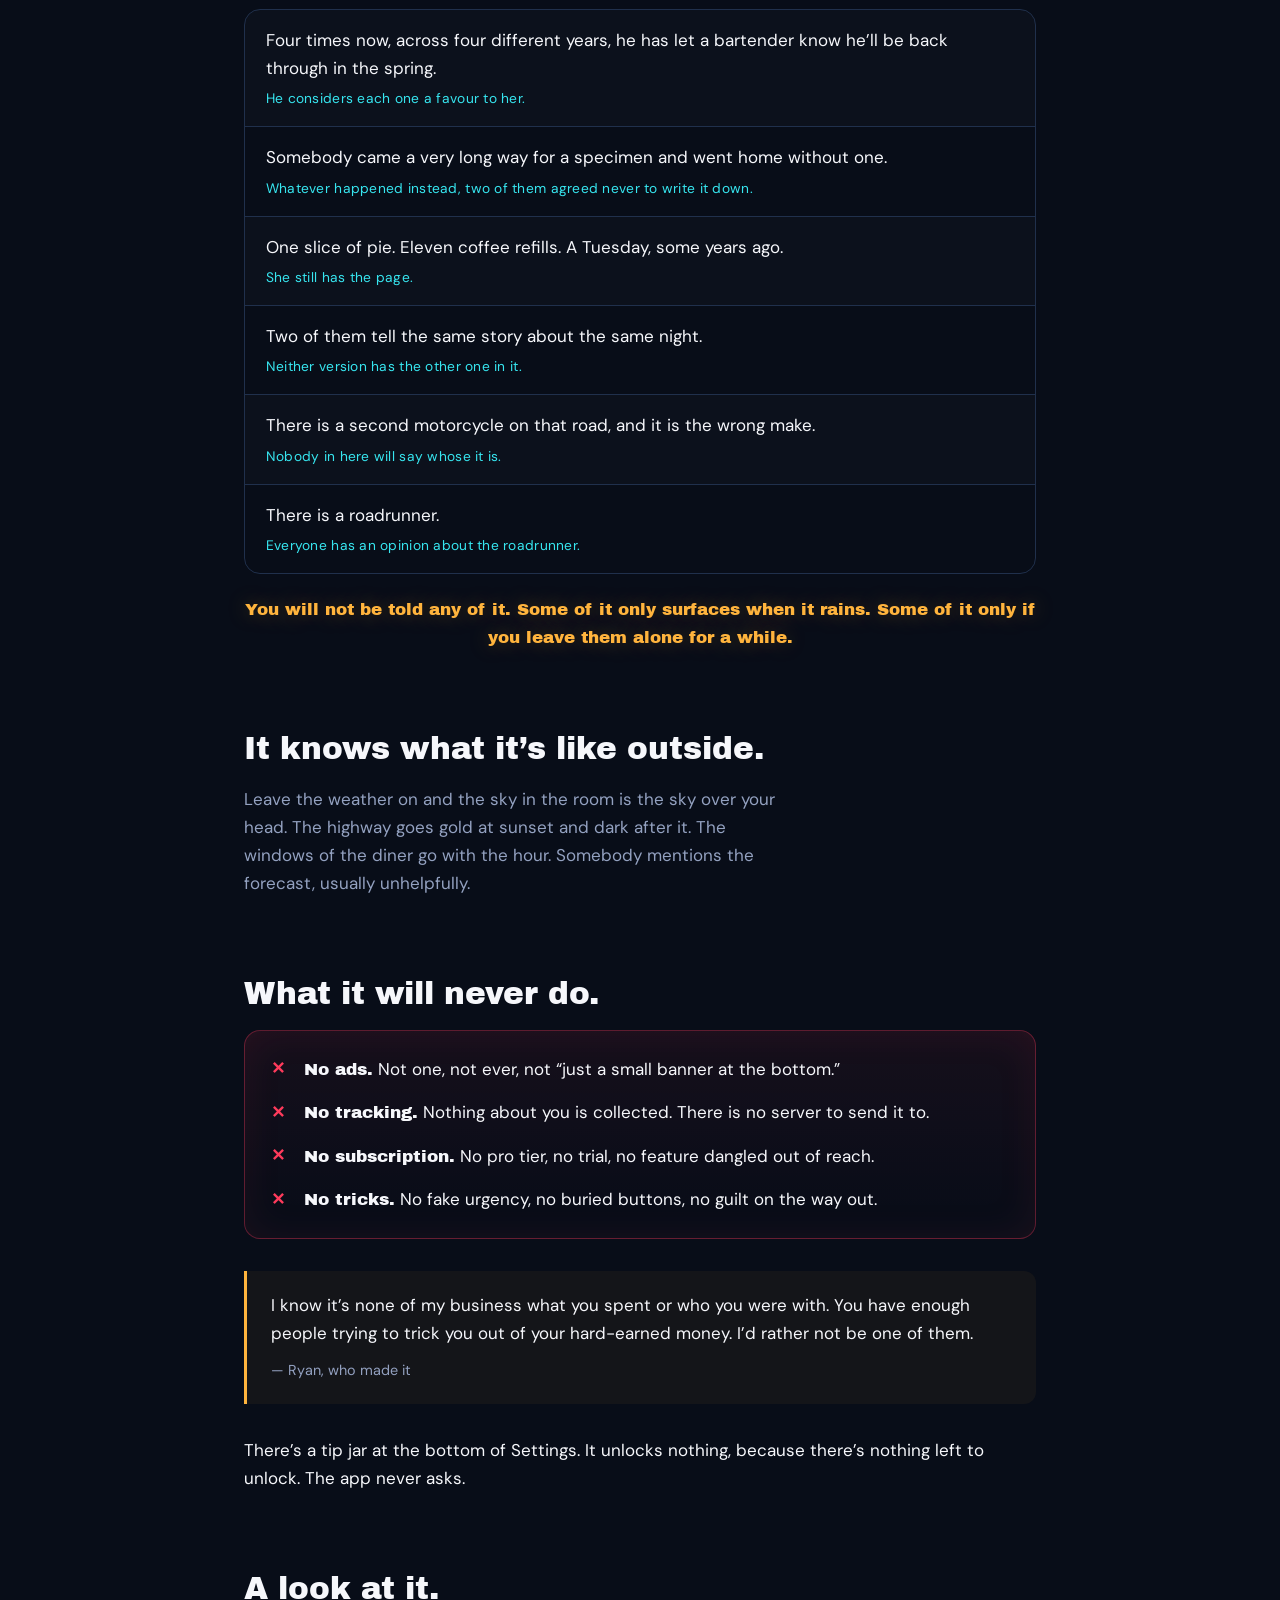
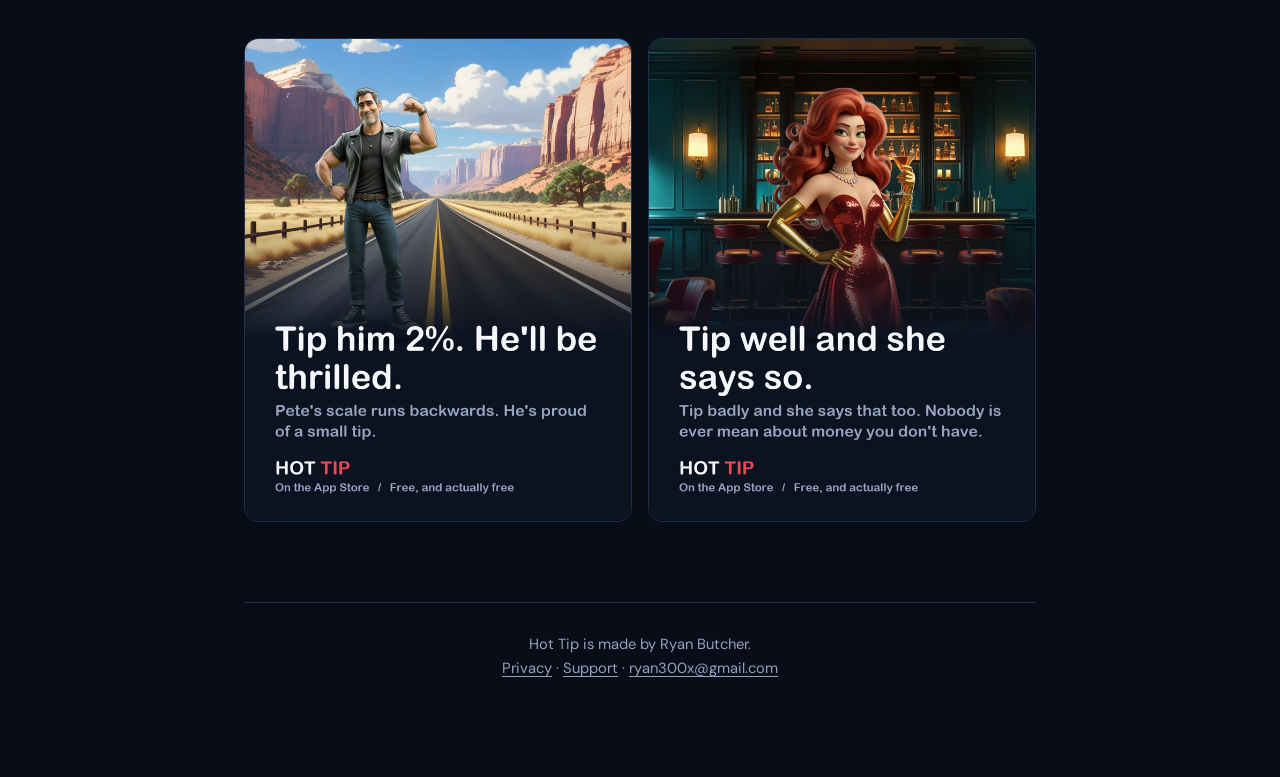
==== commit 74aaa65e: "hot-tip: the road above the fold, and Pete stops asking A generated hero band -- the highway at nigh" ====
--- a/hottip/index.html
+++ b/hottip/index.html
@@ -40,7 +40,16 @@
       radial-gradient(46rem 28rem at 6% 62%, rgba(255,180,61,.10), transparent 60%);
   }
 
-  header{padding:5rem 0 3rem;text-align:center}
+  /* The road the whole thing is strung along. Generated for this page, not
+     lifted from the app — the app has no shot of the world from outside. */
+  .road{position:relative;margin:0 -1.25rem;overflow:hidden}
+  .road img{width:100%;display:block}
+  .road::after{
+    content:"";position:absolute;inset:0;
+    background:linear-gradient(180deg,rgba(8,13,24,.55) 0%,rgba(8,13,24,0) 28%,rgba(8,13,24,.35) 66%,var(--night) 100%);
+  }
+  header{padding:2.5rem 0 3rem;text-align:center;position:relative;margin-top:-5.5rem;z-index:1}
+  @media(max-width:40rem){header{margin-top:-3rem}}
   .sign{
     font-family:Monoton,cursive; font-size:clamp(2.9rem,11vw,5.2rem);
     line-height:1; letter-spacing:.02em; color:#fff;
@@ -153,6 +162,8 @@
 <body>
 <div class="glow"></div>
 <main>
+
+<div class="road"><img src="road.jpg" alt="A desert highway at night with a diner, a taco truck and a distant saucer strung along it." fetchpriority="high"></div>
 
 <header>
   <p class="sign">HOT <span class="t">TIP</span></p>
@@ -210,9 +221,9 @@
    stories travel the way travellers do — arriving before the people in them,
    picking something up at every stop.</p>
 <ul class="whispers">
-  <li>Four times now, across four different years, he has asked her the same
-      question.
-      <span class="tail">He does not appear to know it is the fourth.</span></li>
+  <li>Four times now, across four different years, he has let a bartender
+      know he’ll be back through in the spring.
+      <span class="tail">He considers each one a favour to her.</span></li>
   <li>Somebody came a very long way for a specimen and went home without one.
       <span class="tail">Whatever happened instead, two of them agreed never
       to write it down.</span></li>
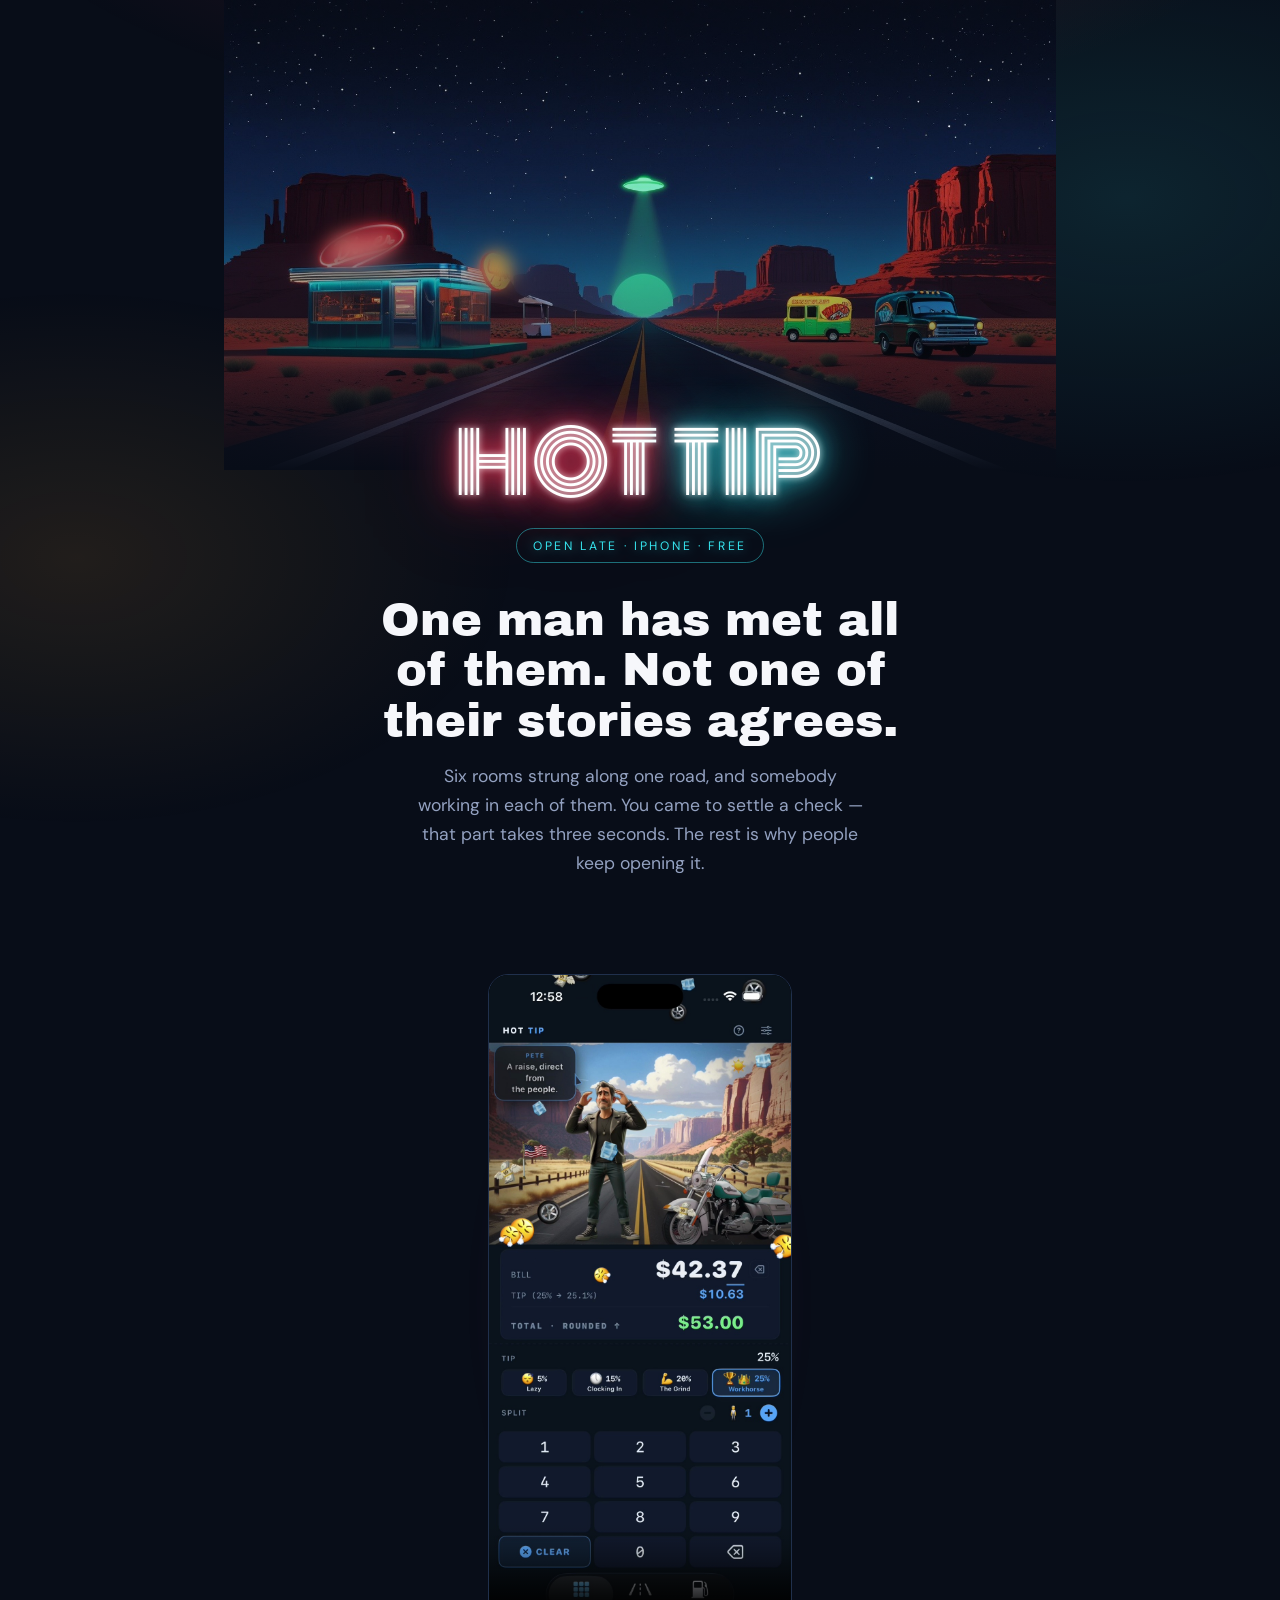
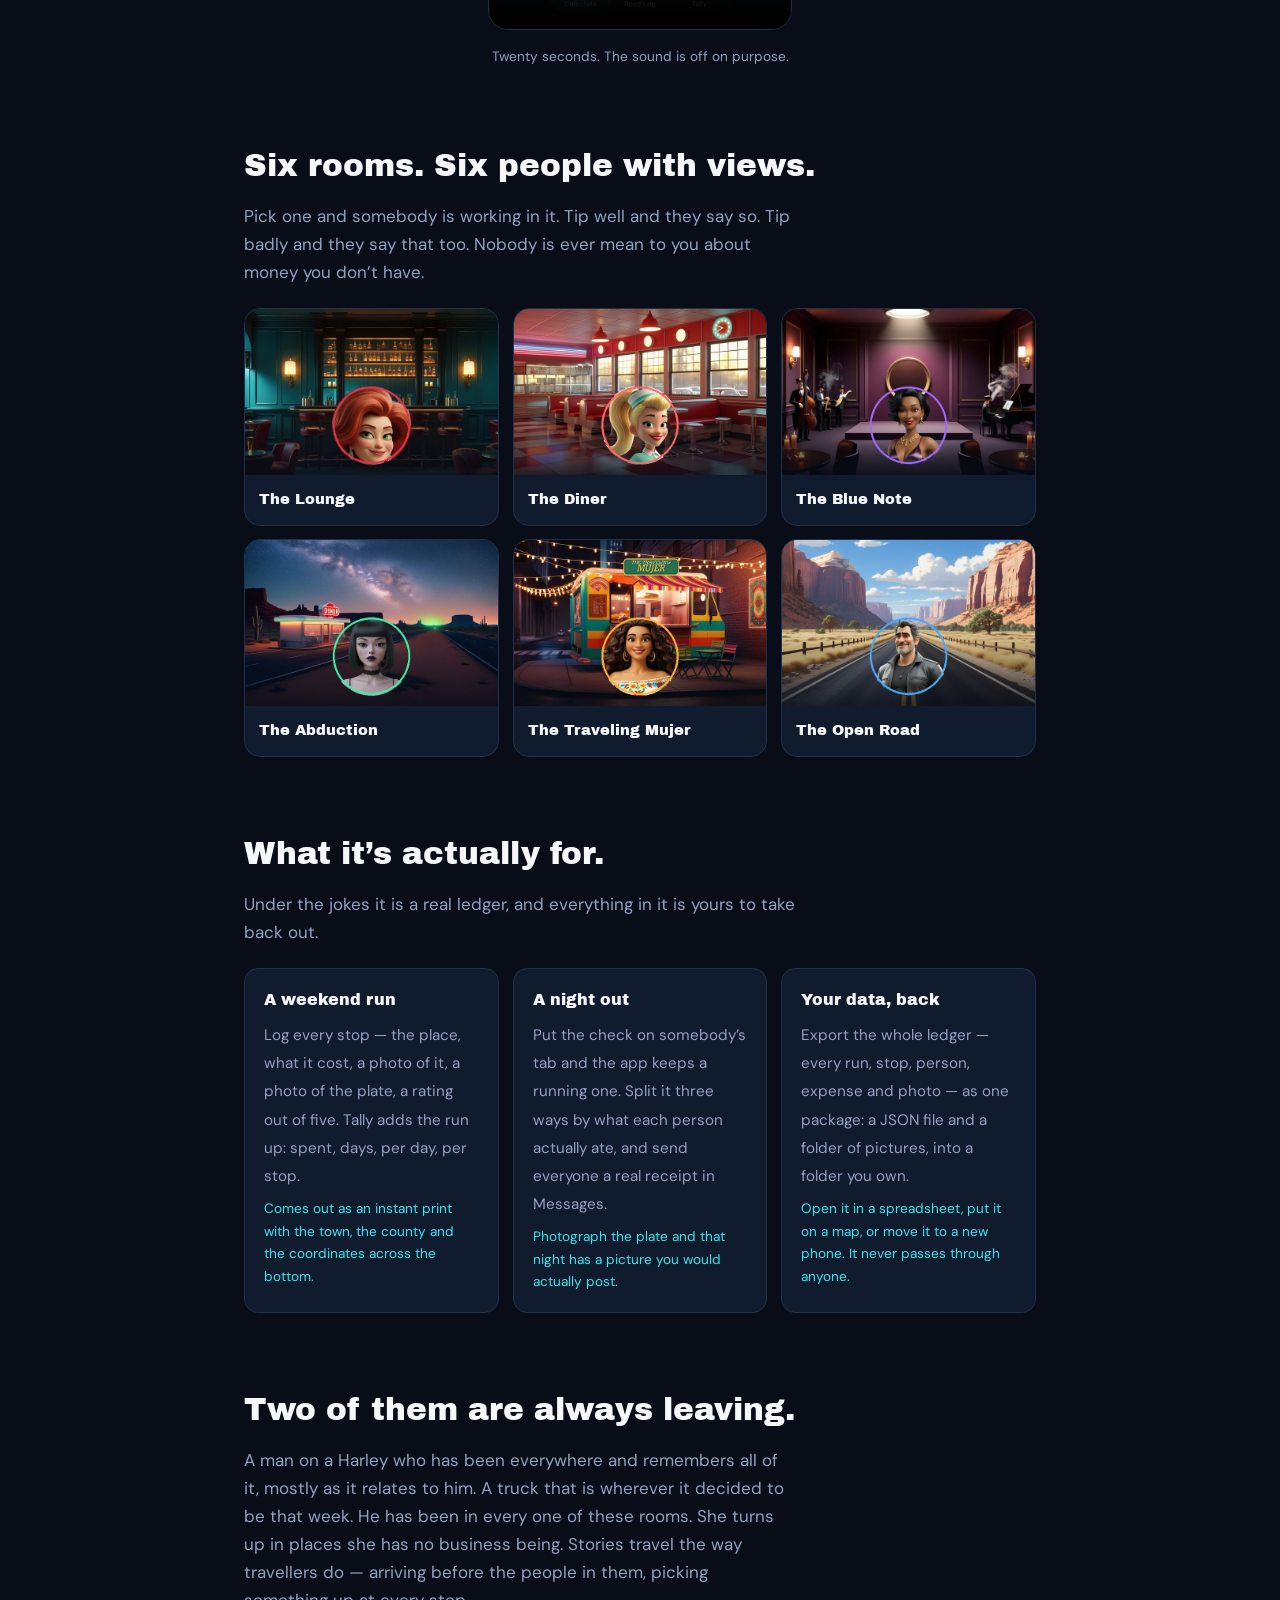
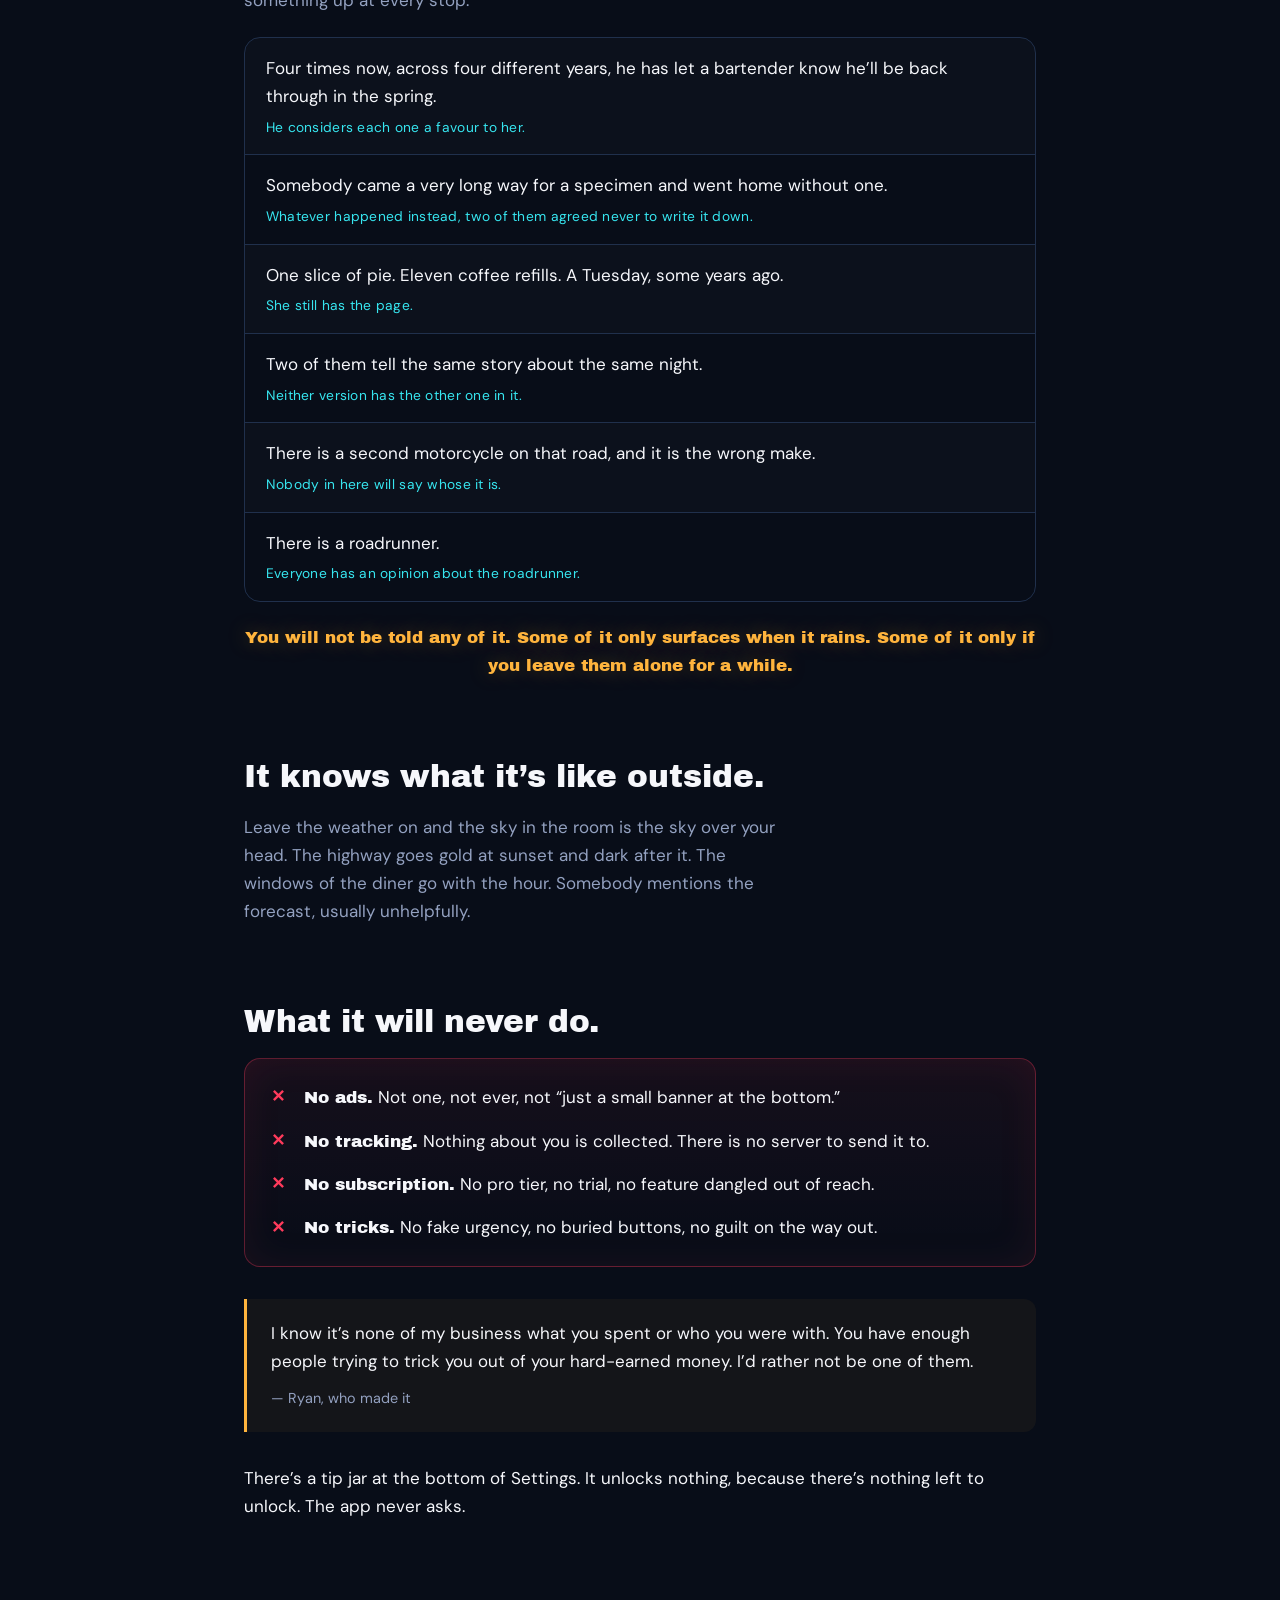
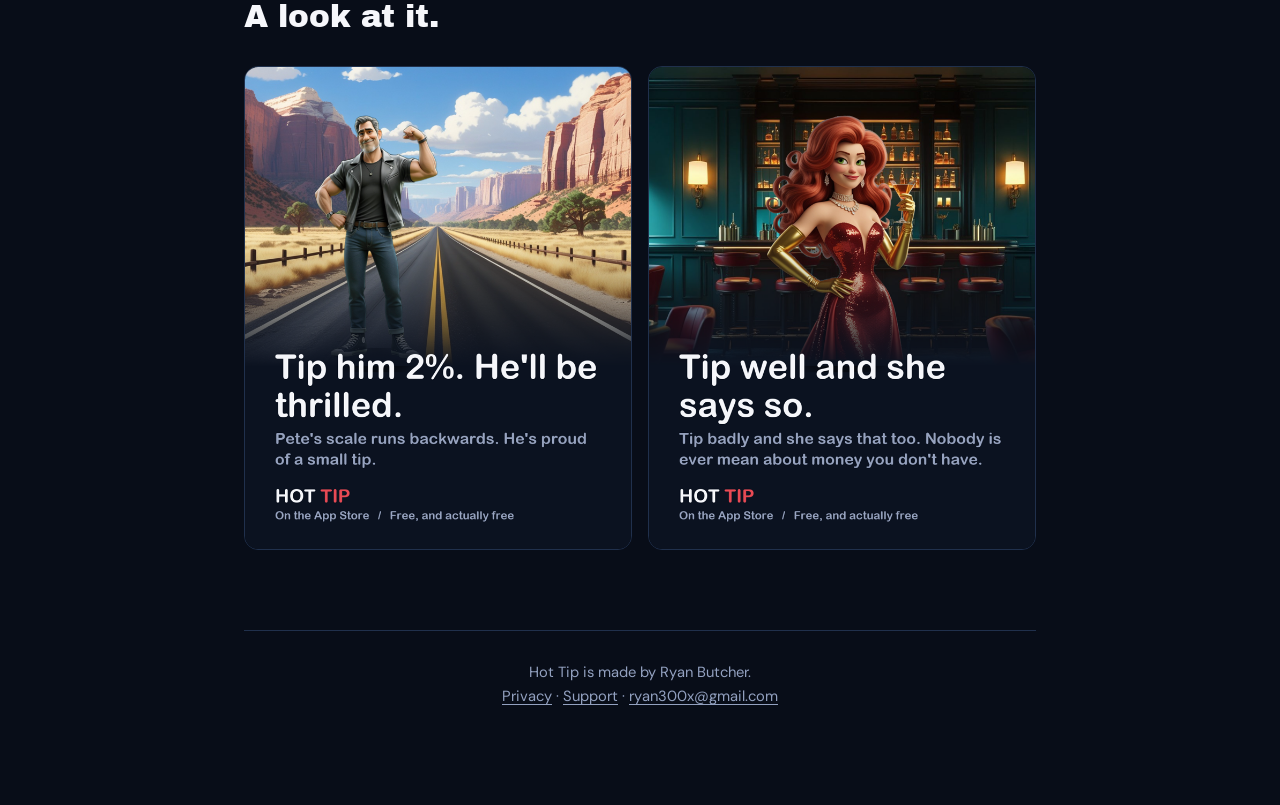
==== commit 906bca61: "hottip: page tells it the way Ryan tells it Mirrors butcher-shop 792e335 — Pete is the only one who " ====
--- a/hottip/index.html
+++ b/hottip/index.html
@@ -3,10 +3,10 @@
 <head>
 <meta charset="utf-8">
 <meta name="viewport" content="width=device-width, initial-scale=1">
-<title>Hot Tip — a tip calculator with a cast</title>
-<meta name="description" content="Type the bill. Read the answer. Six rooms, six characters, and opinions about your 5%. No ads, no tracking, no subscription.">
-<meta property="og:title" content="Hot Tip — a tip calculator with a cast">
-<meta property="og:description" content="Tip well and they say so. Tip badly and they say that too. Free, and actually free.">
+<title>Hot Tip — a tip calculator, and the world it happens in</title>
+<meta name="description" content="Settle the check in three seconds. Then work out whose road you are on. Six rooms strung along one highway, and nobody tells it the same way. No ads, no tracking, no subscription.">
+<meta property="og:title" content="Hot Tip — a tip calculator, and the world it happens in">
+<meta property="og:description" content="One man has met all of them. Not one of their stories agrees. Free, and actually free.">
 <meta property="og:image" content="https://ryanxbutcher.github.io/hottip/og.png">
 <meta name="twitter:card" content="summary_large_image">
 <link rel="preconnect" href="https://fonts.googleapis.com">
@@ -168,7 +168,7 @@
 <header>
   <p class="sign">HOT <span class="t">TIP</span></p>
   <p class="open">Open late · iPhone · Free</p>
-  <h1>Everybody here has met everybody. Nobody tells it the same way.</h1>
+  <h1>One man has met all of them. Not one of their stories agrees.</h1>
   <p class="lede">Six rooms strung along one road, and somebody working in
      each of them. You came to settle a check — that part takes three
      seconds. The rest is why people keep opening it.</p>
@@ -217,9 +217,10 @@
 <h2>Two of them are always leaving.</h2>
 <p class="sub">A man on a Harley who has been everywhere and remembers all of
    it, mostly as it relates to him. A truck that is wherever it decided to be
-   that week. Between them they have come through every room in here, and
-   stories travel the way travellers do — arriving before the people in them,
-   picking something up at every stop.</p>
+   that week. He has been in every one of these rooms. She turns up in
+   places she has no business being. Stories travel the way travellers do —
+   arriving before the people in them, picking something up at every
+   stop.</p>
 <ul class="whispers">
   <li>Four times now, across four different years, he has let a bartender
       know he’ll be back through in the spring.
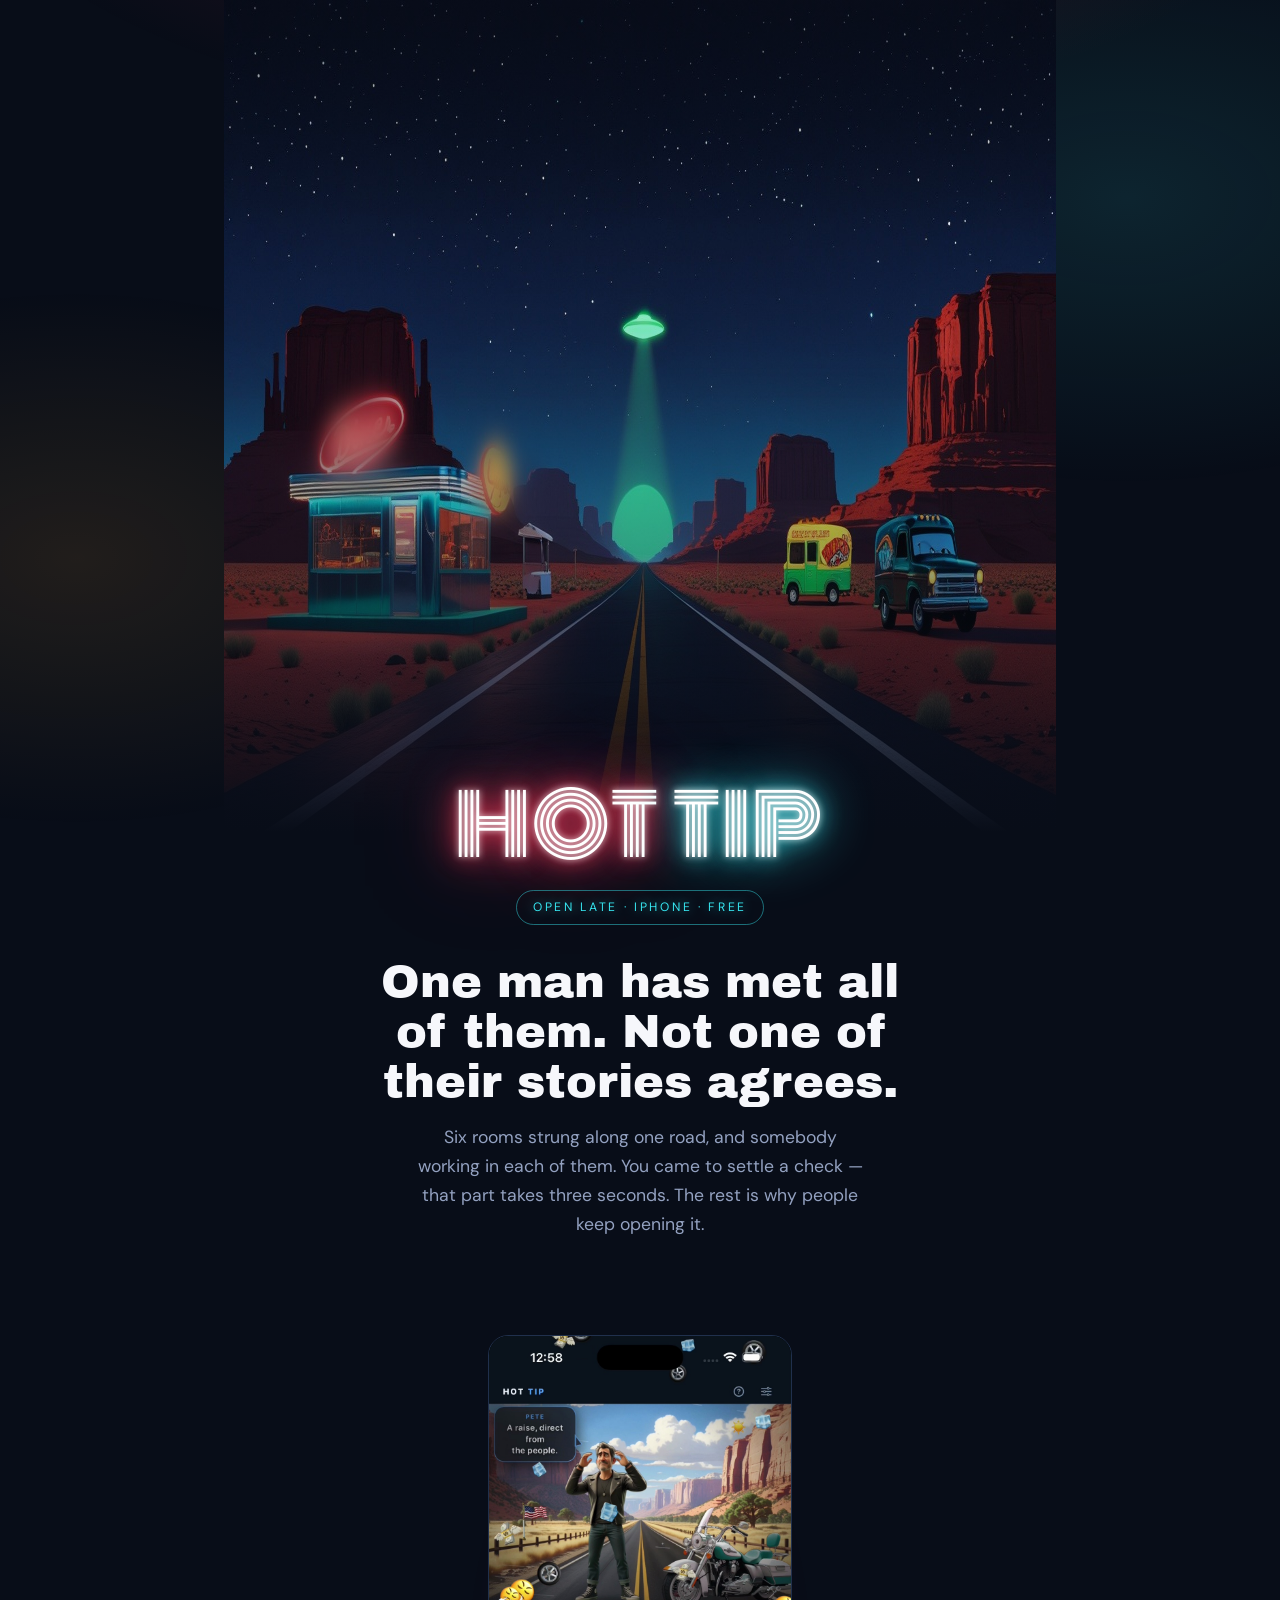
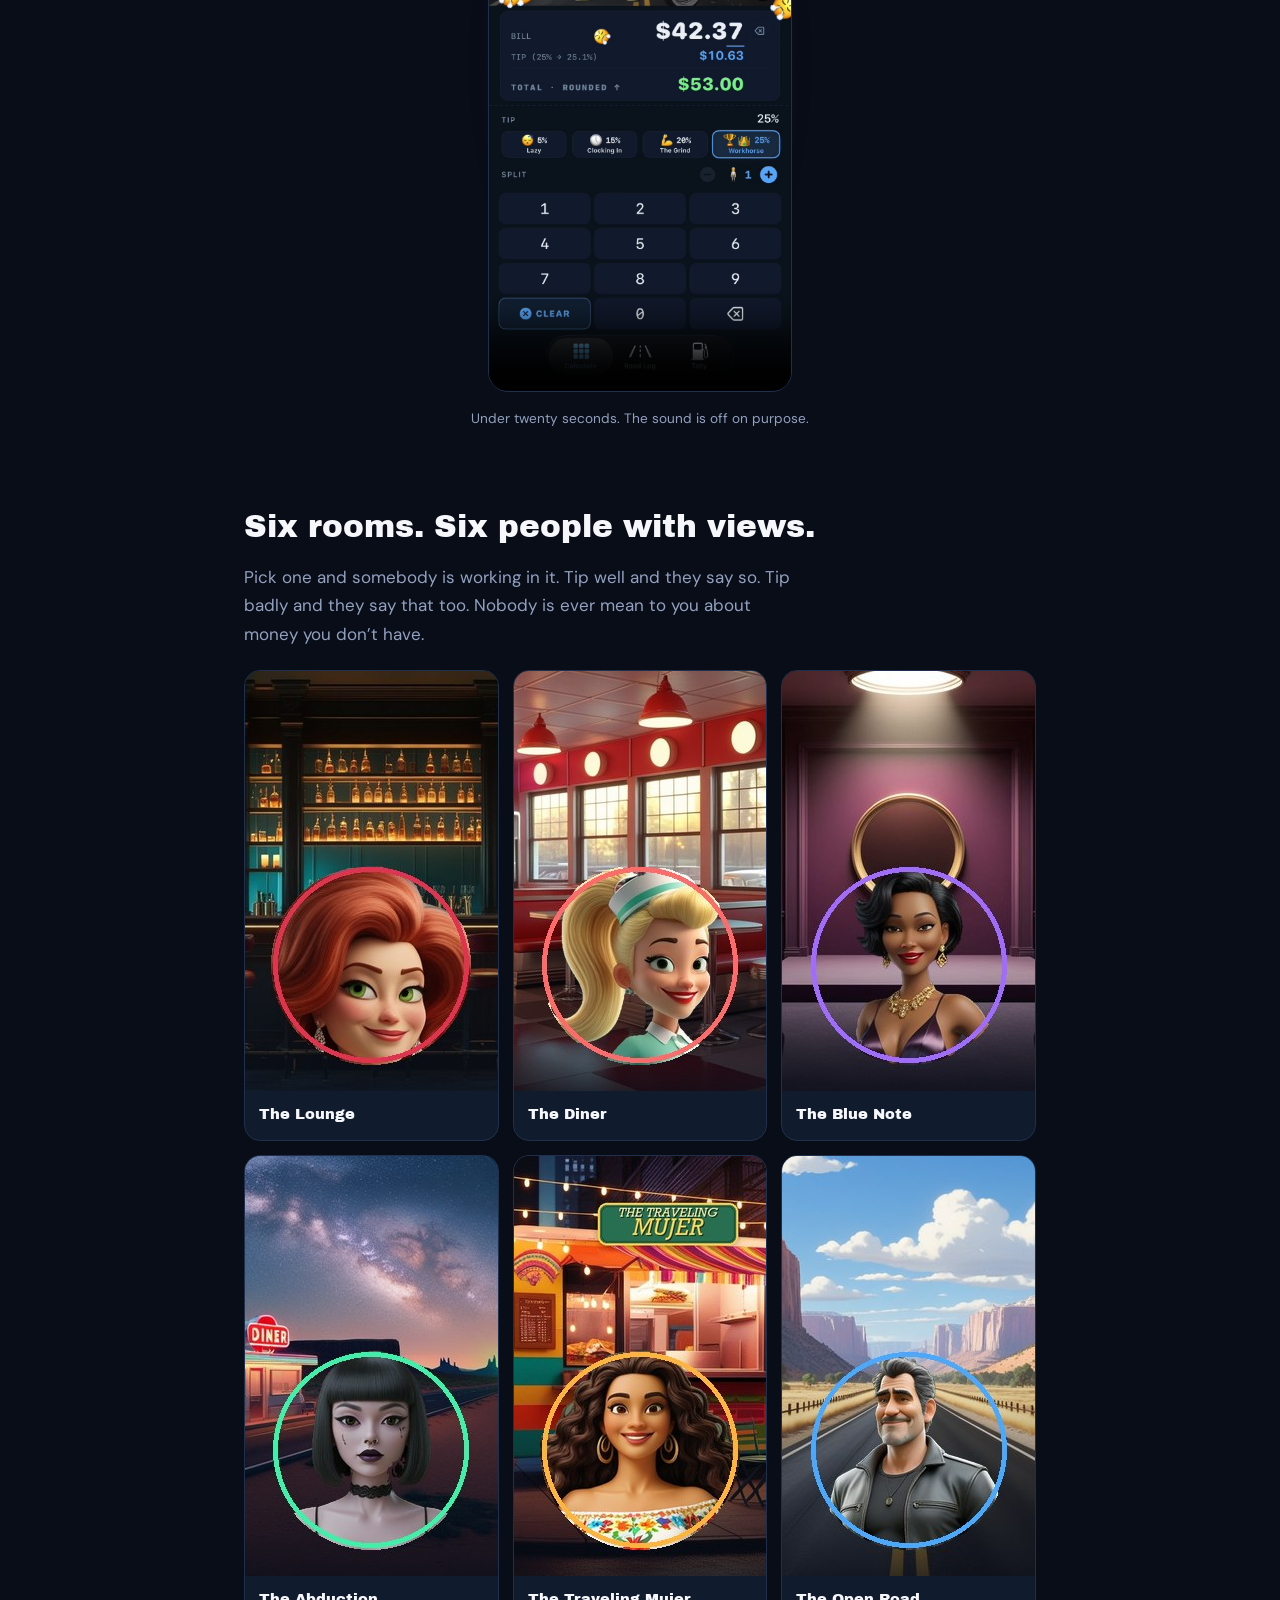
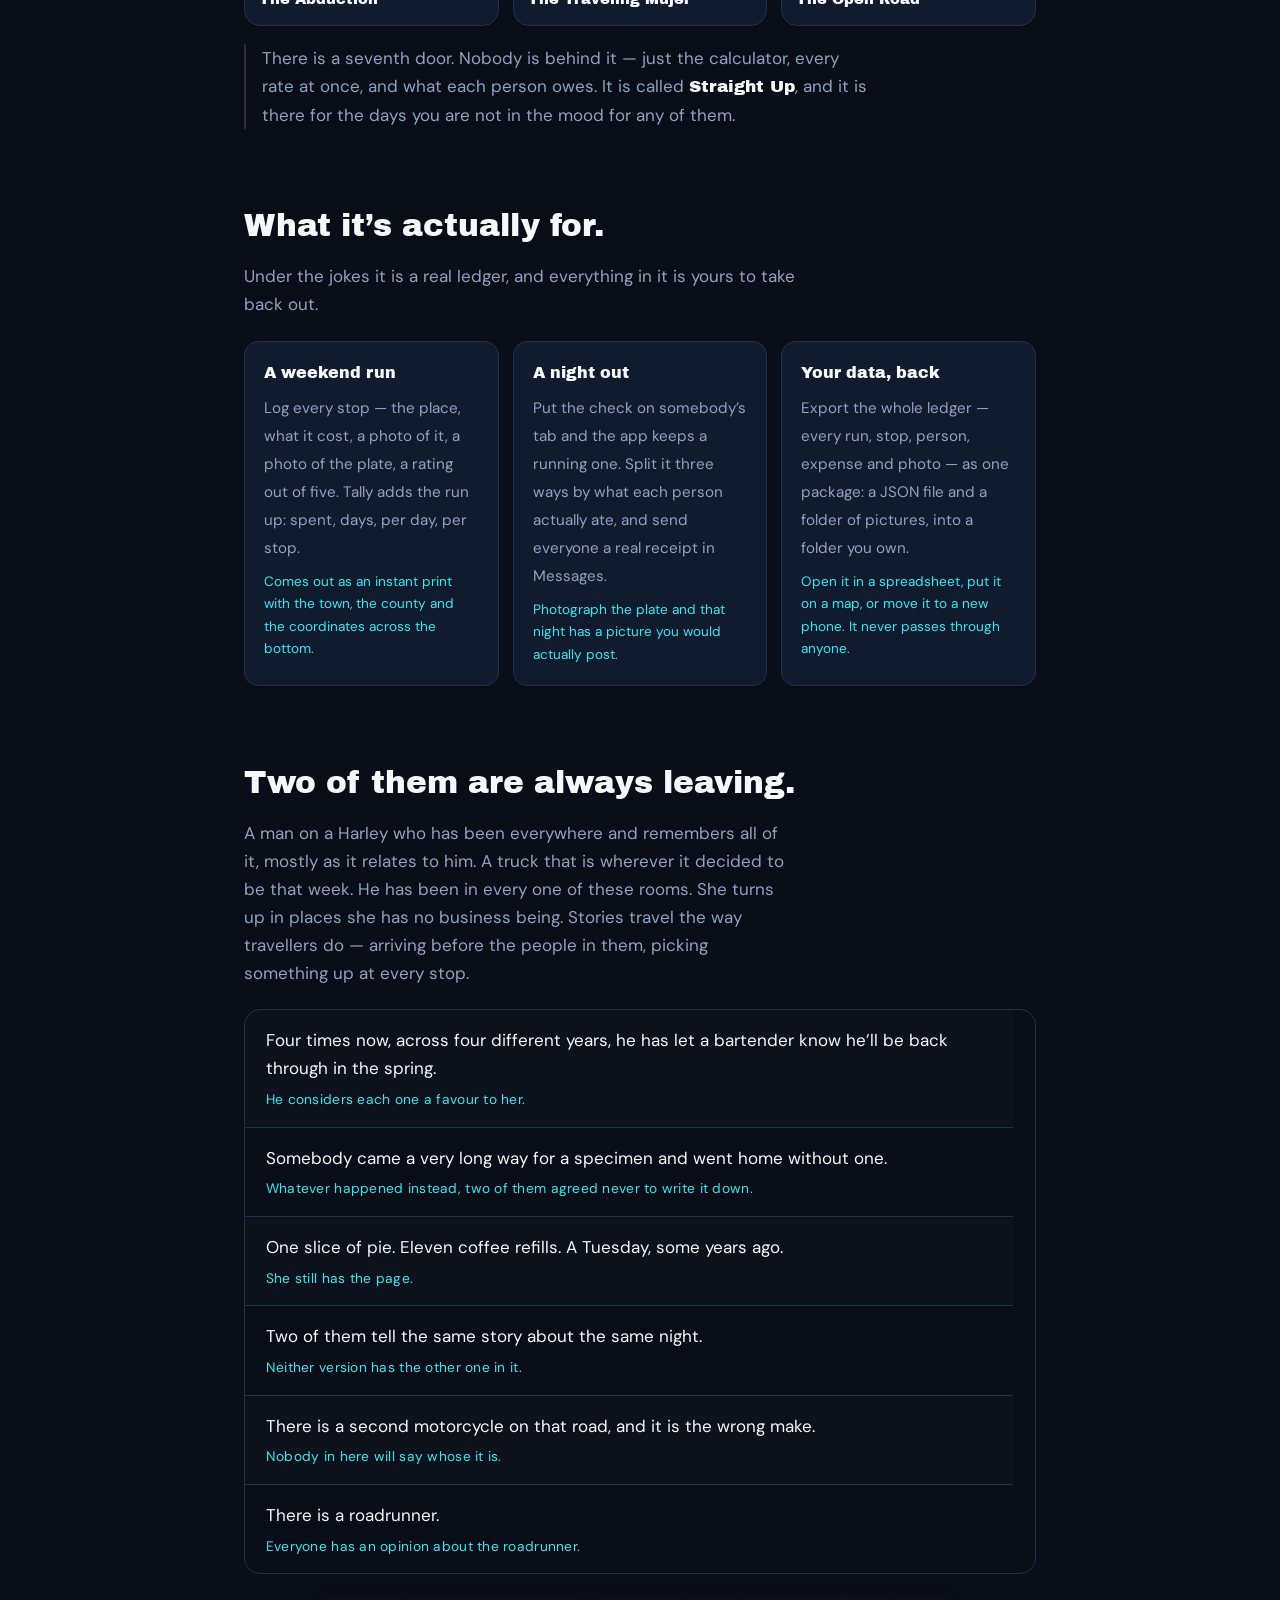
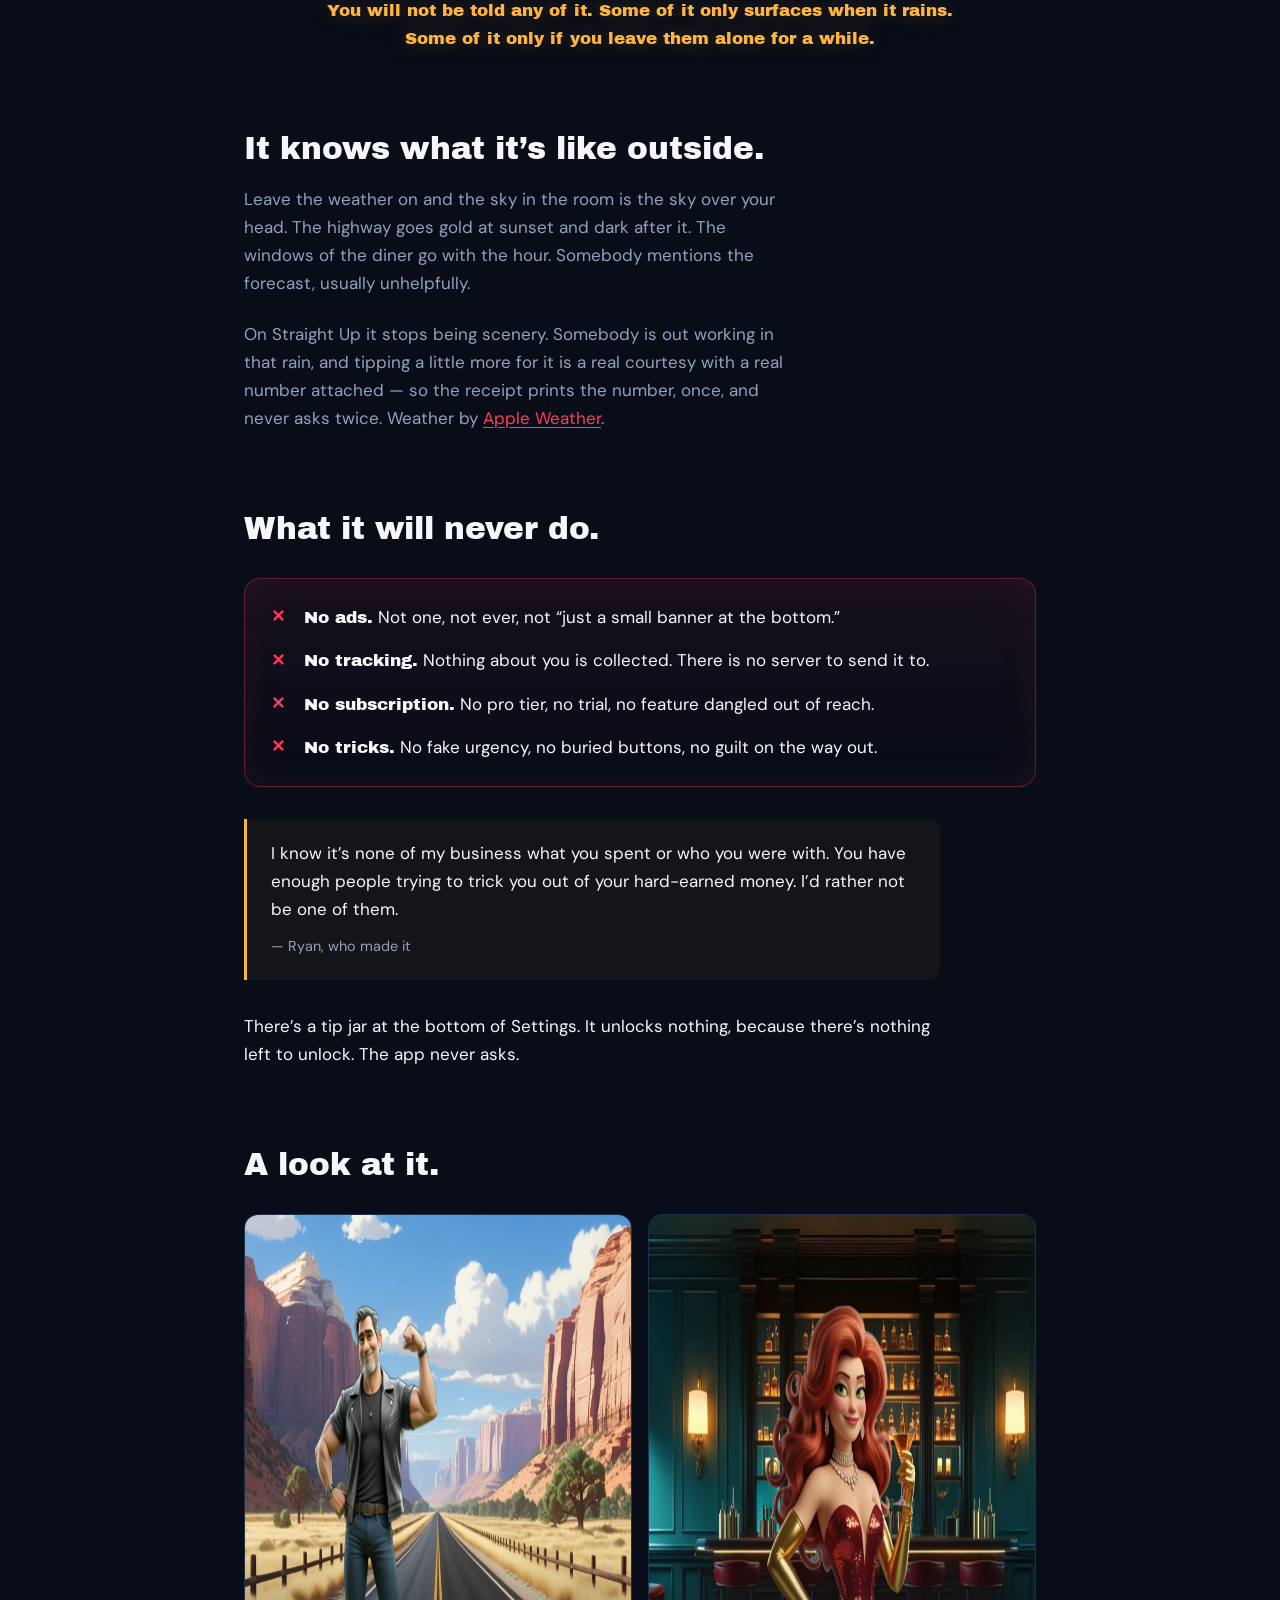
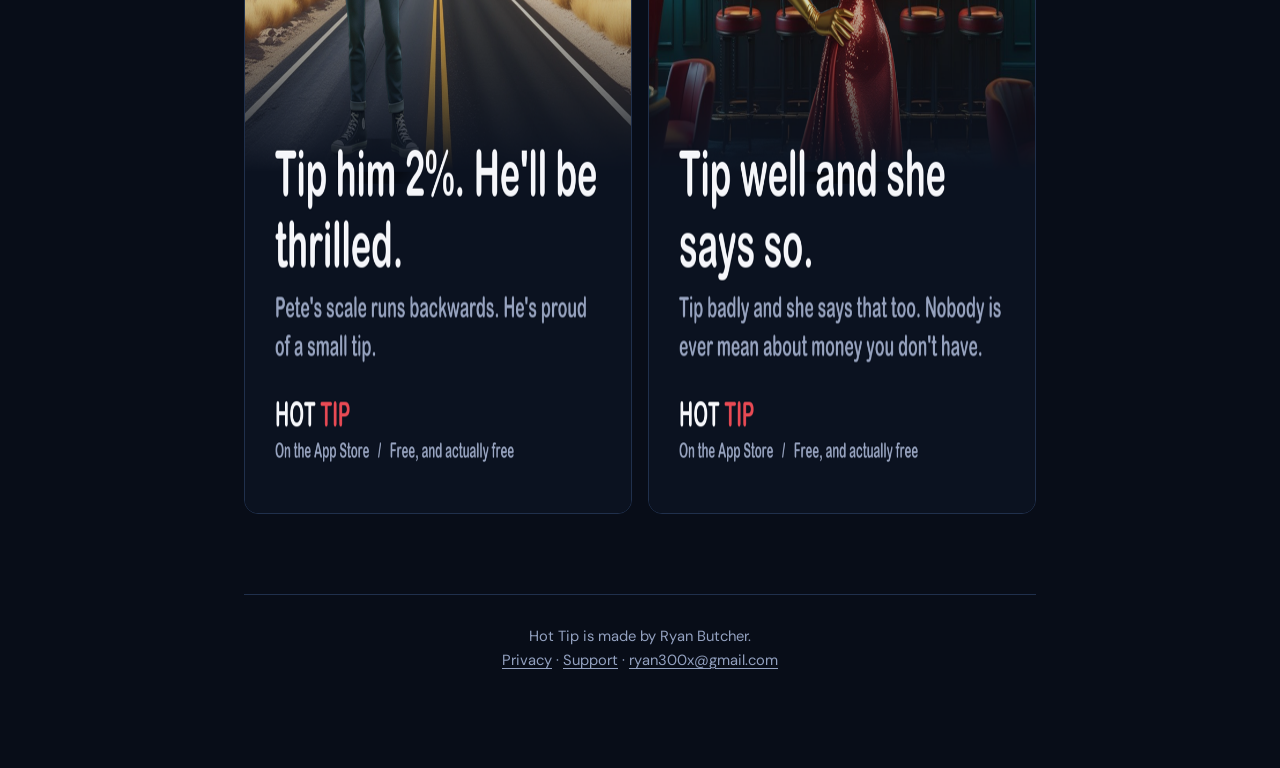
==== commit 8f6e2860: "hottip: layout pass, and the docs catch up to the app Mirrors butcher-shop 7904eed. No horizontal sc" ====
--- a/hottip/index.html
+++ b/hottip/index.html
@@ -9,6 +9,8 @@
 <meta property="og:description" content="One man has met all of them. Not one of their stories agrees. Free, and actually free.">
 <meta property="og:image" content="https://ryanxbutcher.github.io/hottip/og.png">
 <meta name="twitter:card" content="summary_large_image">
+<meta name="theme-color" content="#080d18">
+<link rel="icon" href="data:image/svg+xml,%3Csvg xmlns='http://www.w3.org/2000/svg' viewBox='0 0 32 32'%3E%3Crect width='32' height='32' rx='7' fill='%23080d18'/%3E%3Ctext x='16' y='23' font-size='19' text-anchor='middle'%3E%F0%9F%A7%BE%3C/text%3E%3C/svg%3E">
 <link rel="preconnect" href="https://fonts.googleapis.com">
 <link rel="preconnect" href="https://fonts.gstatic.com" crossorigin>
 <link href="https://fonts.googleapis.com/css2?family=Monoton&family=Archivo+Black&family=DM+Sans:opsz,wght@9..40,400;9..40,500&display=swap" rel="stylesheet">
@@ -22,11 +24,16 @@
     color-scheme:dark;
   }
   *{margin:0;padding:0;box-sizing:border-box}
-  html{scroll-behavior:smooth}
+  /* `clip` rather than `hidden`, and on the root as well as the body: the
+     glow behind the video is inset -22%, which at phone width lands 24px
+     left of the viewport and gave the whole page a sideways wobble. Body
+     alone does not stop the document scrolling. `clip` also avoids making
+     the root a scroll container, which `hidden` would. */
+  html{scroll-behavior:smooth;overflow-x:clip}
   body{
     background:var(--night); color:var(--ink);
     font:400 17px/1.65 "DM Sans",-apple-system,BlinkMacSystemFont,sans-serif;
-    overflow-x:hidden;
+    overflow-x:clip;
   }
   main{max-width:52rem;margin:0 auto;padding:0 1.25rem 6rem}
 
@@ -83,13 +90,18 @@
     filter:blur(14px);
   }
   video{width:100%;border-radius:20px;border:1px solid var(--line);display:block;background:#000}
-  .cap{text-align:center;color:var(--soft);font-size:.85rem;margin-top:.7rem}
+  .cap{text-align:center;color:var(--soft);font-size:.85rem;margin:.7rem auto 0}
 
   h2{
     font-family:"Archivo Black",sans-serif;font-weight:400;
     font-size:clamp(1.4rem,4vw,1.95rem);margin:4.5rem 0 .6rem;text-wrap:balance;
   }
   .sub{color:var(--soft);margin-bottom:1.4rem;max-width:46ch}
+  /* Prose gets a measure; the grids keep the full width. Without this the
+     blockquote and the closing note ran to about 95 characters a line,
+     which is half again past comfortable. */
+  main>p,blockquote{max-width:58ch}
+  .whispers li{max-width:64ch}
 
   /* The doors, as the app's own first screen shows them: the room, the
      person who works in it, and the name. Nothing else — the jokes are
@@ -116,7 +128,7 @@
   .uses span{color:var(--soft);font-size:.95rem}
   .uses .out{display:block;margin-top:.6rem;color:var(--ice);font-size:.85rem}
 
-  .never{list-style:none;display:grid;gap:.9rem;
+  .never{list-style:none;display:grid;gap:.9rem;margin-top:1.4rem;
     border:1px solid rgba(255,59,92,.35);border-radius:16px;padding:1.5rem 1.6rem;
     background:linear-gradient(180deg,rgba(255,59,92,.06),transparent);
     box-shadow:0 0 40px rgba(255,59,92,.08) inset;}
@@ -133,8 +145,11 @@
   .whispers em{color:var(--soft);font-style:normal}
   .whispers .tail{display:block;color:var(--ice);font-size:.86rem;margin-top:.35rem;
     letter-spacing:.02em}
+  .seventh{margin-top:1.1rem;color:var(--soft);max-width:52ch;
+    padding-left:1rem;border-left:2px solid var(--line)}
+  .seventh b{color:var(--ink);font-family:"Archivo Black",sans-serif;font-weight:400}
   .nobody{font-family:"Archivo Black",sans-serif;font-weight:400;
-    text-align:center;color:var(--amber);margin-top:1.4rem;
+    text-align:center;color:var(--amber);margin:1.4rem auto 0;
     text-shadow:0 0 20px rgba(255,180,61,.35);font-size:1.05rem}
 
   blockquote{
@@ -146,15 +161,18 @@
 
   .stills{display:grid;grid-template-columns:1fr 1fr;gap:1rem;margin-top:1.4rem}
   @media(max-width:33rem){.stills{grid-template-columns:1fr}}
-  .stills img{width:100%;border-radius:14px;border:1px solid var(--line);display:block}
+  .stills img{width:100%;aspect-ratio:720/900;border-radius:14px;
+    border:1px solid var(--line);display:block}
 
   footer{margin-top:5rem;padding-top:1.8rem;border-top:1px solid var(--line);
     color:var(--soft);font-size:.92rem;text-align:center}
   a{color:var(--neon);text-decoration-thickness:1px;text-underline-offset:3px}
+  a:focus-visible,video:focus-visible{outline:2px solid var(--ice);outline-offset:3px;border-radius:4px}
   footer a{color:var(--soft)}
   @media(prefers-reduced-motion:reduce){
     .sign{animation:none}
-    .rooms li{transition:none}
+    .doors li{transition:none}
+    .doors li:hover{transform:none}
     html{scroll-behavior:auto}
   }
 </style>
@@ -163,7 +181,7 @@
 <div class="glow"></div>
 <main>
 
-<div class="road"><img src="road.jpg" alt="A desert highway at night with a diner, a taco truck and a distant saucer strung along it." fetchpriority="high"></div>
+<div class="road"><img src="road.jpg" width="1472" height="832" alt="A desert highway at night with a diner, a taco truck and a distant saucer strung along it." fetchpriority="high"></div>
 
 <header>
   <p class="sign">HOT <span class="t">TIP</span></p>
@@ -175,23 +193,27 @@
 </header>
 
 <div class="frame">
-  <video src="app-preview.mp4" poster="poster.jpg" controls playsinline muted loop
+  <video src="app-preview.mp4" poster="poster.jpg" preload="none" controls playsinline muted loop
          aria-label="A check, a 25% tip, a 2% tip, and Pete riding off into the desert."></video>
 </div>
-<p class="cap">Twenty seconds. The sound is off on purpose.</p>
+<p class="cap">Under twenty seconds. The sound is off on purpose.</p>
 
 <h2>Six rooms. Six people with views.</h2>
 <p class="sub">Pick one and somebody is working in it. Tip well and they say
    so. Tip badly and they say that too. Nobody is ever mean to you about
    money you don’t have.</p>
 <ul class="doors">
-  <li style="--c:#e0334f"><img src="door-lounge.jpg" alt="The Lounge" loading="lazy"><b>The Lounge</b></li>
-  <li style="--c:#ff6b6b"><img src="door-diner.jpg" alt="The Diner" loading="lazy"><b>The Diner</b></li>
-  <li style="--c:#a06cff"><img src="door-jazz.jpg" alt="The Blue Note" loading="lazy"><b>The Blue Note</b></li>
-  <li style="--c:#3ef0a8"><img src="door-ufo.jpg" alt="The Abduction" loading="lazy"><b>The Abduction</b></li>
-  <li style="--c:#ffb43d"><img src="door-taco.jpg" alt="The Traveling Mujer" loading="lazy"><b>The Traveling Mujer</b></li>
-  <li style="--c:#4aa8ff"><img src="door-road.jpg" alt="The Open Road" loading="lazy"><b>The Open Road</b></li>
+  <li style="--c:#e0334f"><img src="door-lounge.jpg" width="640" height="420" alt="" loading="lazy"><b>The Lounge</b></li>
+  <li style="--c:#ff6b6b"><img src="door-diner.jpg" width="640" height="420" alt="" loading="lazy"><b>The Diner</b></li>
+  <li style="--c:#a06cff"><img src="door-jazz.jpg" width="640" height="420" alt="" loading="lazy"><b>The Blue Note</b></li>
+  <li style="--c:#3ef0a8"><img src="door-ufo.jpg" width="640" height="420" alt="" loading="lazy"><b>The Abduction</b></li>
+  <li style="--c:#ffb43d"><img src="door-taco.jpg" width="640" height="420" alt="" loading="lazy"><b>The Traveling Mujer</b></li>
+  <li style="--c:#4aa8ff"><img src="door-road.jpg" width="640" height="420" alt="" loading="lazy"><b>The Open Road</b></li>
 </ul>
+<p class="seventh">There is a seventh door. Nobody is behind it — just the
+   calculator, every rate at once, and what each person owes. It is called
+   <b>Straight Up</b>, and it is there for the days you are not in the mood
+   for any of them.</p>
 
 <h2>What it’s actually for.</h2>
 <p class="sub">Under the jokes it is a real ledger, and everything in it is
@@ -245,6 +267,11 @@
    your head. The highway goes gold at sunset and dark after it. The windows
    of the diner go with the hour. Somebody mentions the forecast, usually
    unhelpfully.</p>
+<p class="sub">On Straight Up it stops being scenery. Somebody is out working
+   in that rain, and tipping a little more for it is a real courtesy with a
+   real number attached — so the receipt prints the number, once, and never
+   asks twice. Weather by <a href="https://weatherkit.apple.com/legal-attribution.html">Apple
+   Weather</a>.</p>
 
 <h2>What it will never do.</h2>
 <ul class="never">
@@ -264,8 +291,8 @@
 
 <h2>A look at it.</h2>
 <div class="stills">
-  <img src="still-pete.png" alt="Pete on the Open Road: tip him 2% and he'll be thrilled." loading="lazy">
-  <img src="still-mandy.png" alt="Mandy in the Lounge: tip well and she says so." loading="lazy">
+  <img src="still-pete.png" width="720" height="900" alt="Pete on the Open Road: tip him 2% and he'll be thrilled." loading="lazy">
+  <img src="still-mandy.png" width="720" height="900" alt="Mandy in the Lounge: tip well and she says so." loading="lazy">
 </div>
 
 <footer>
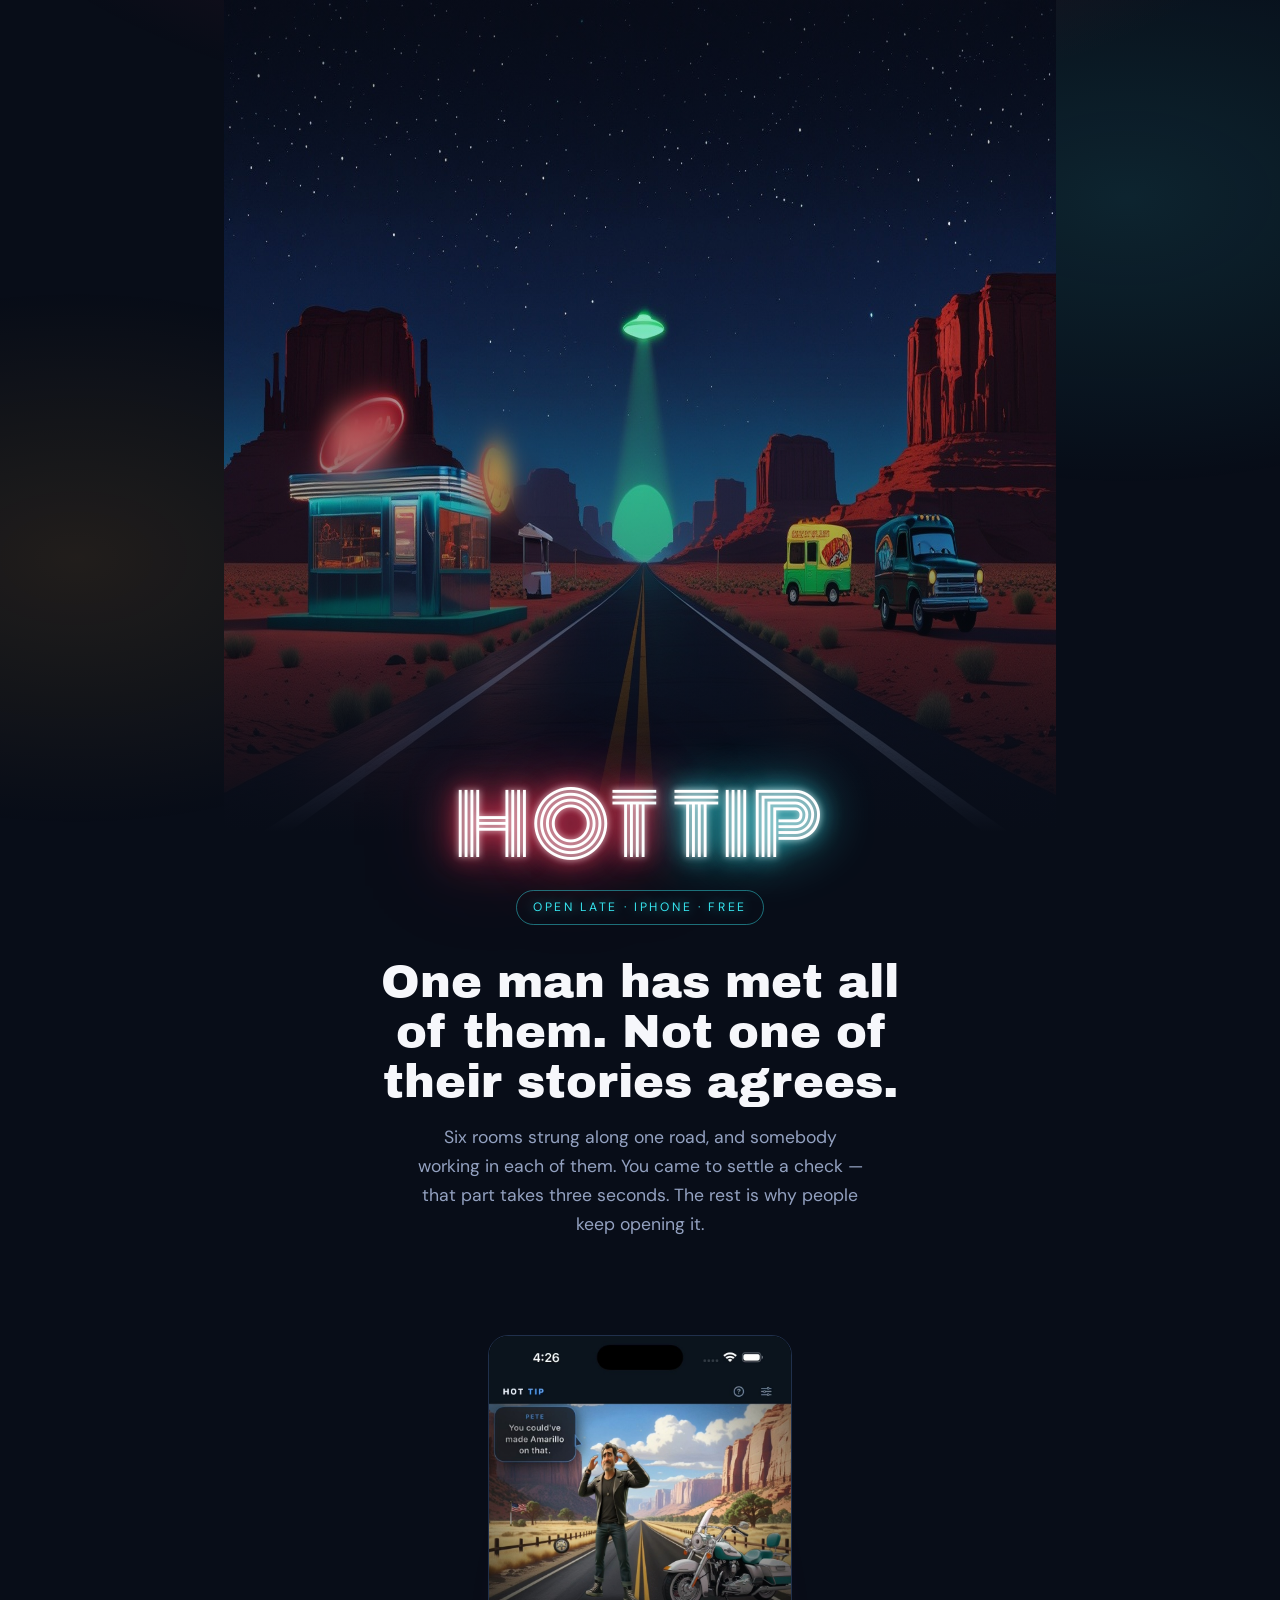
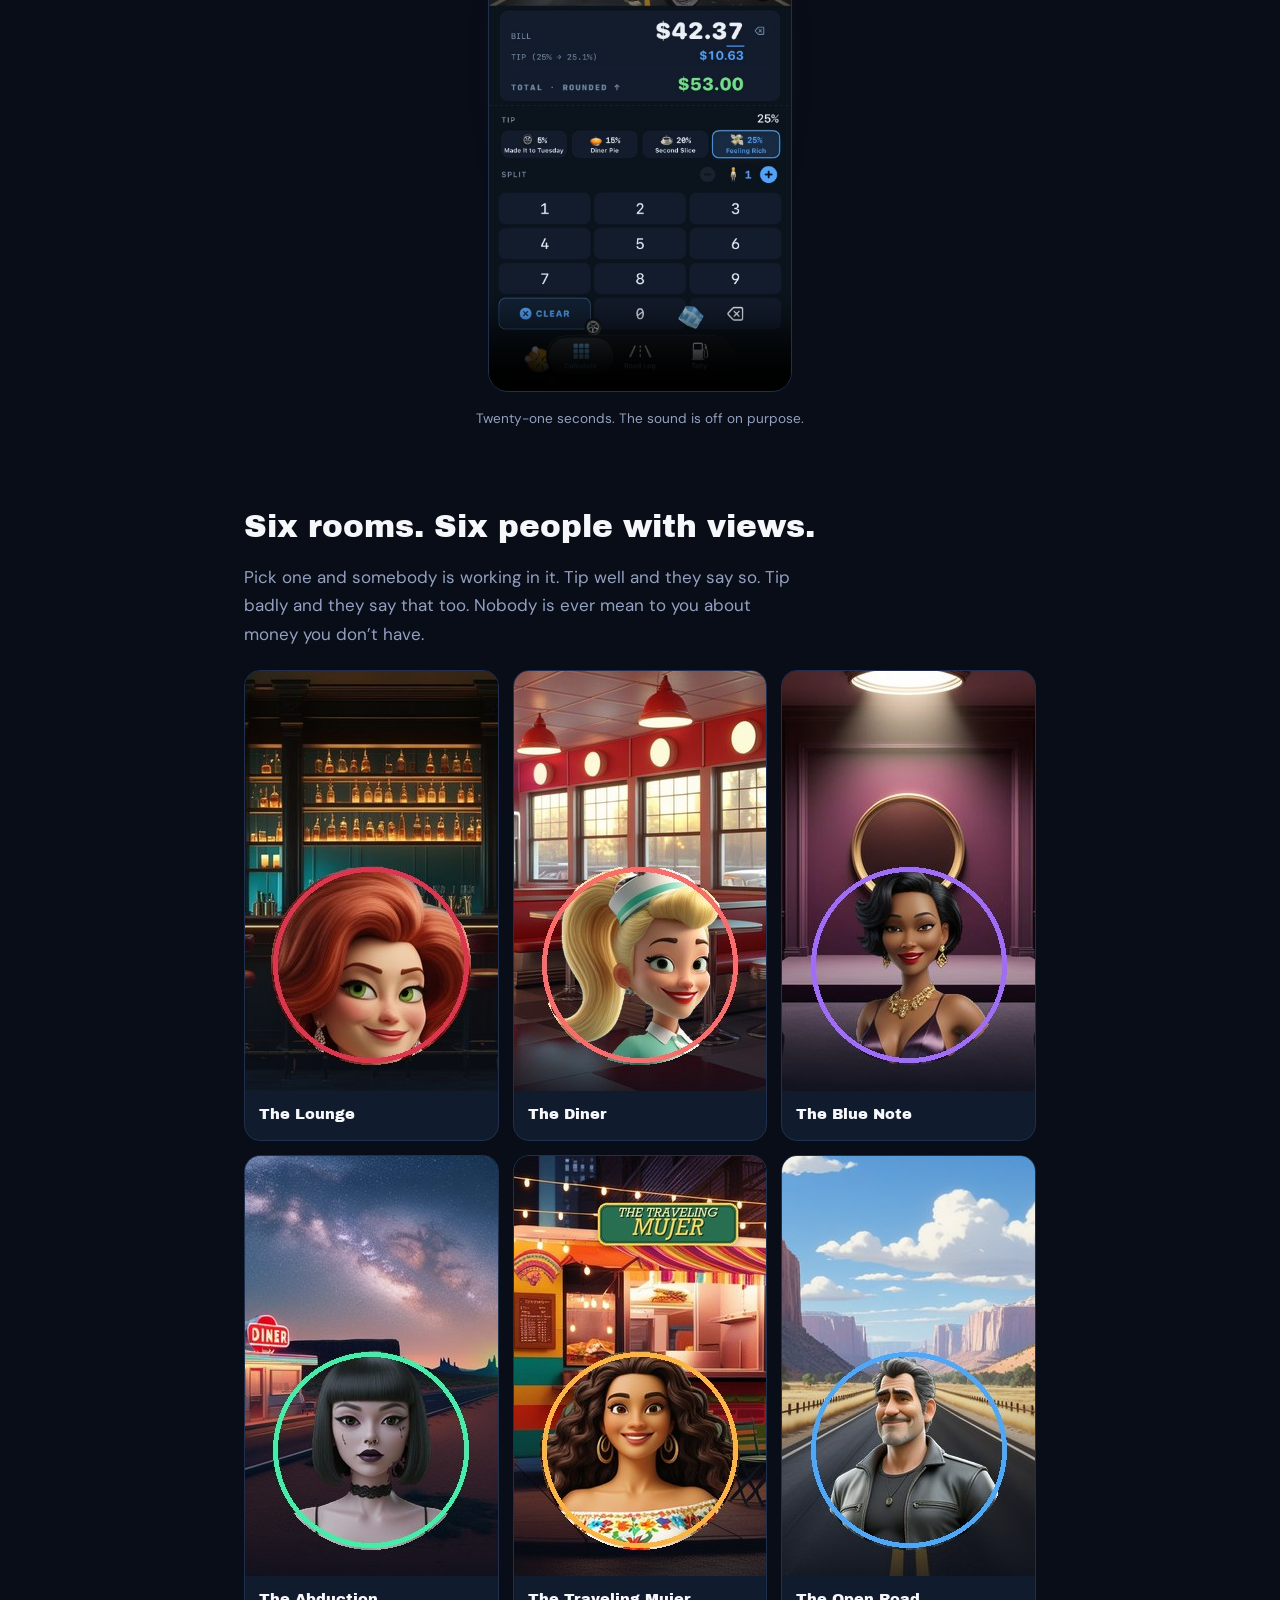
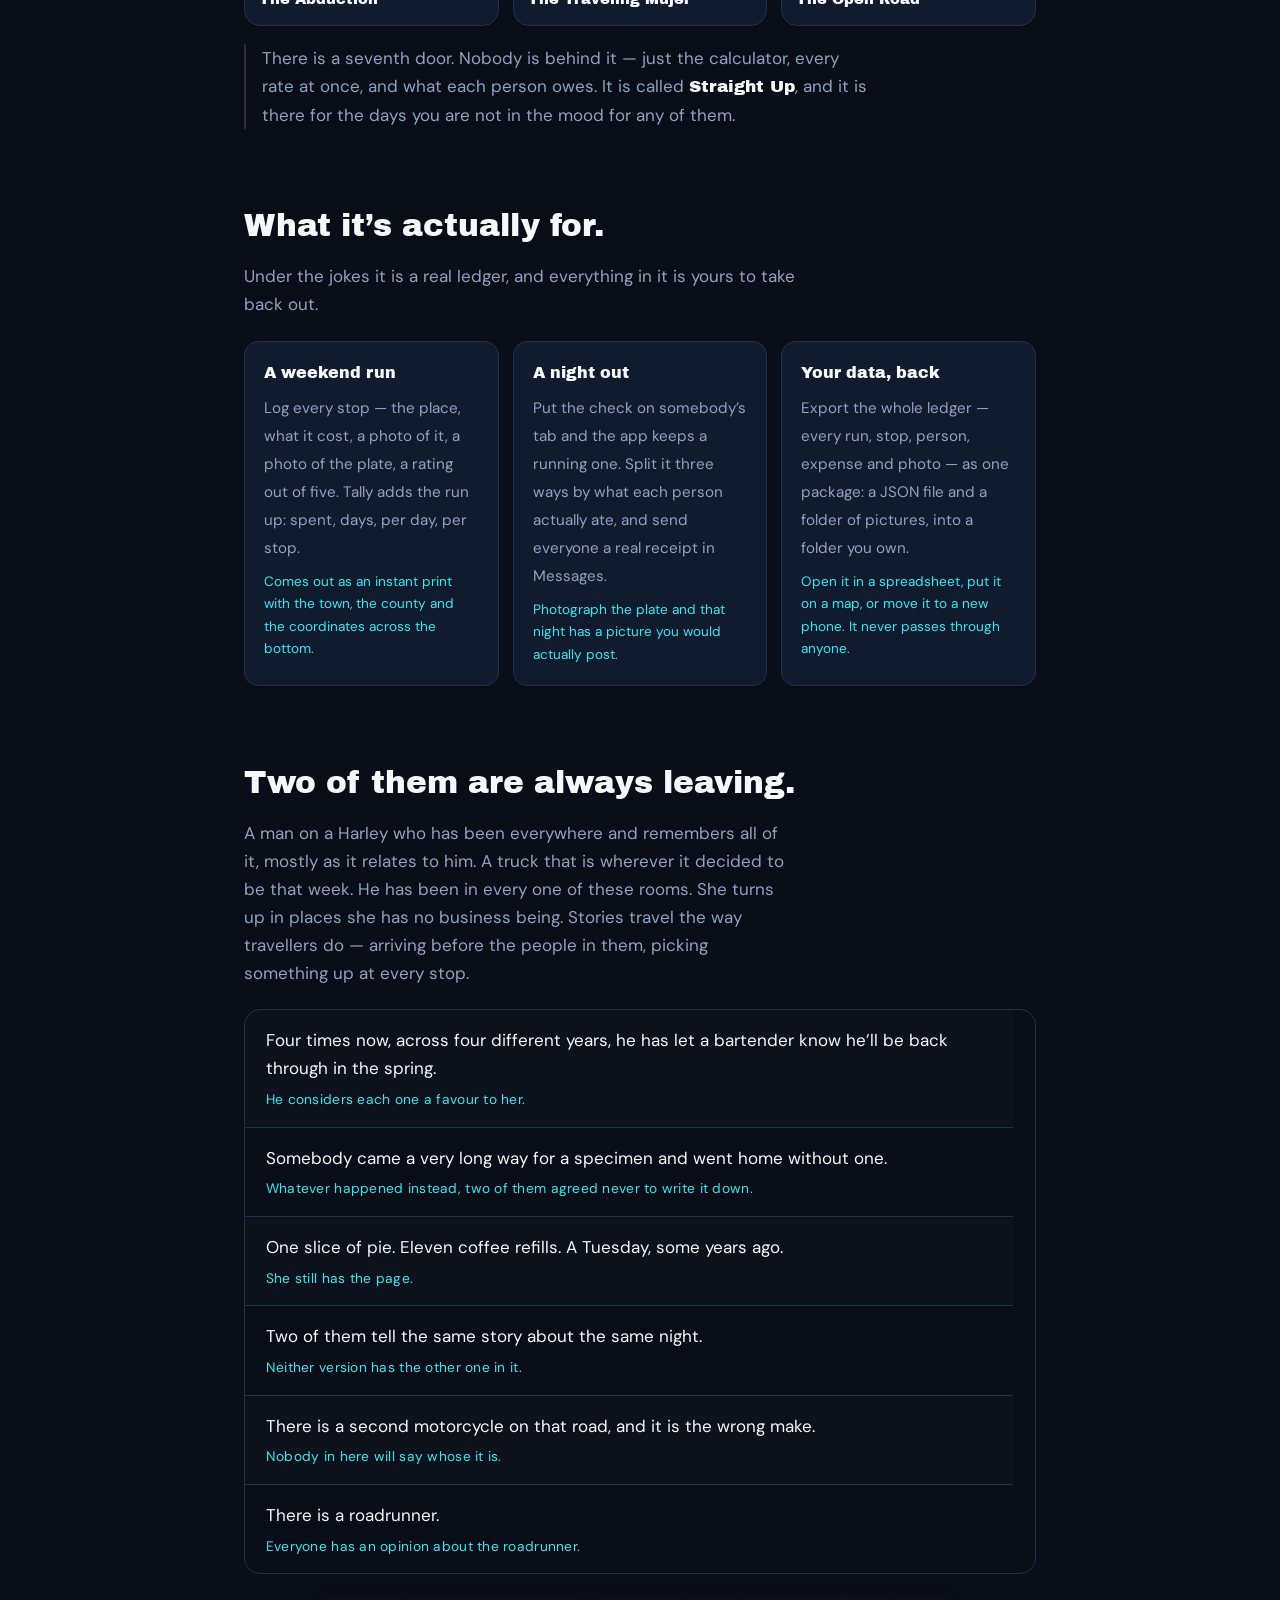
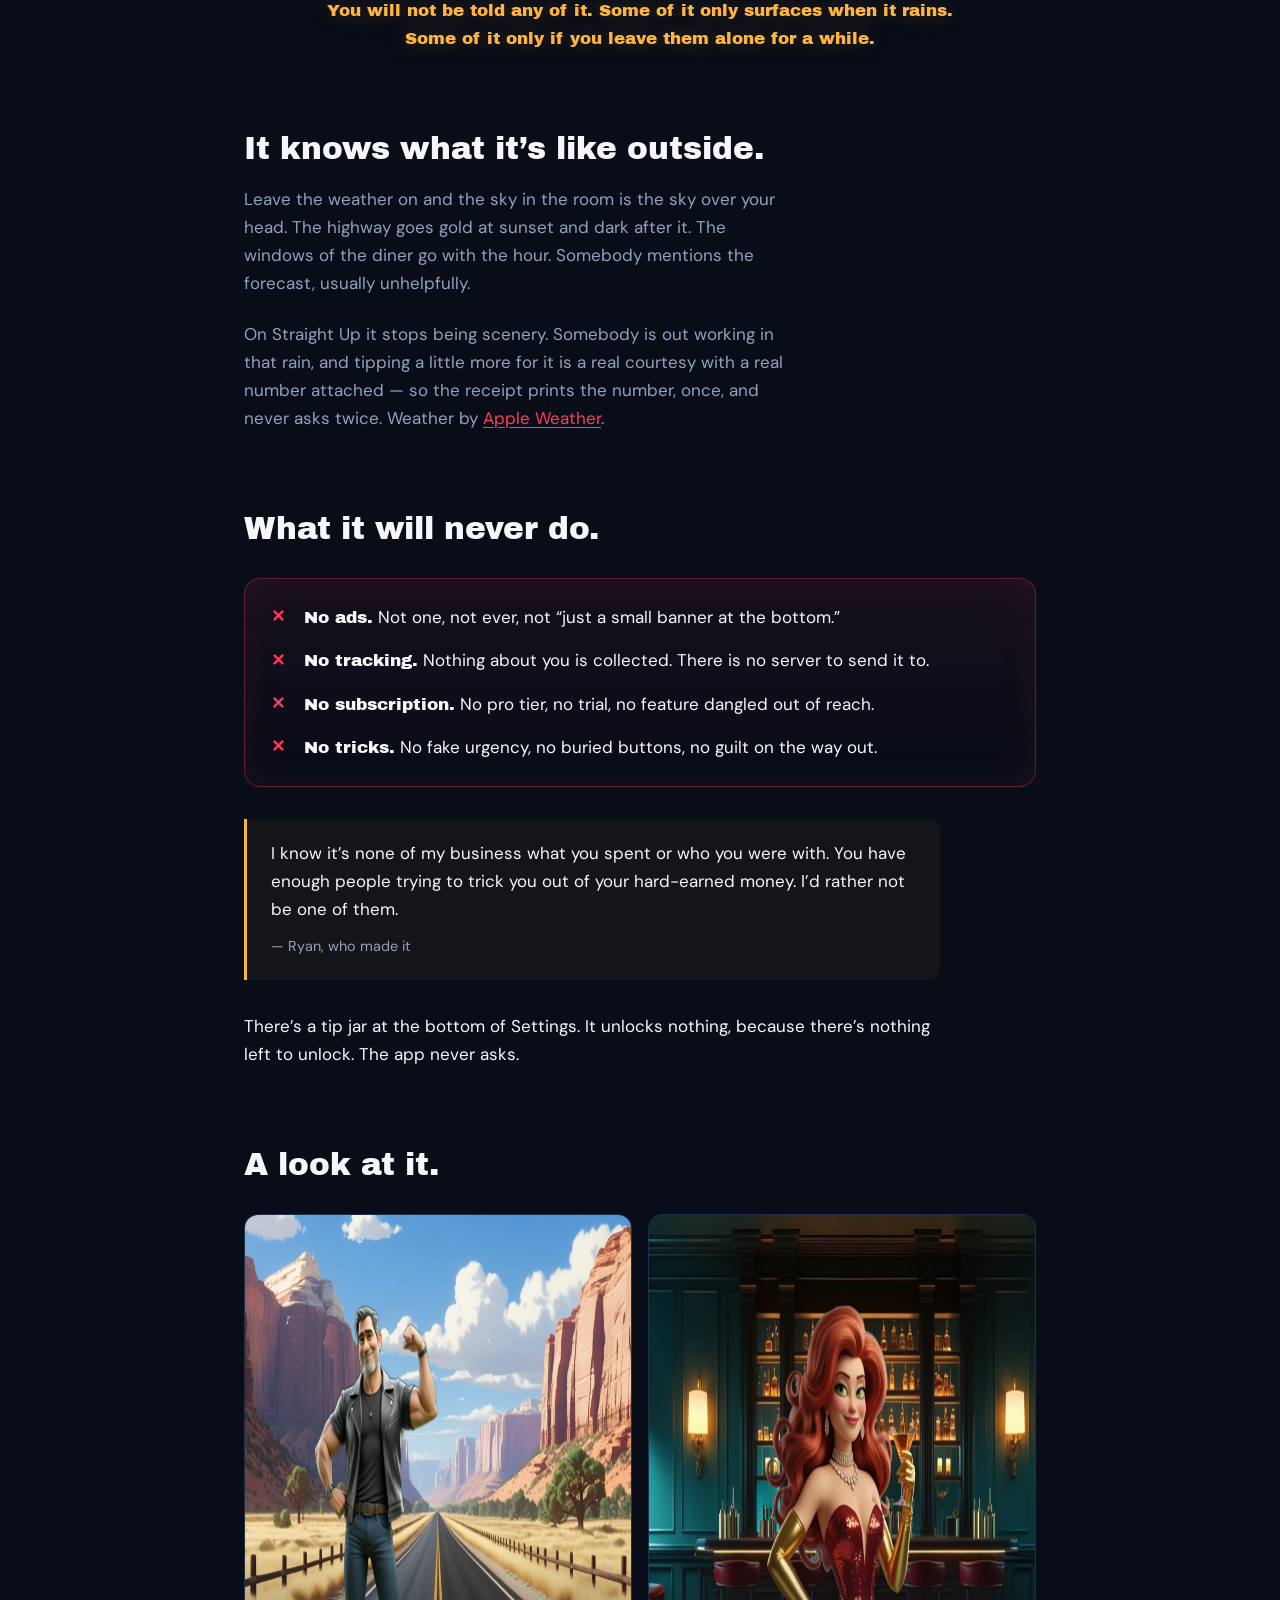
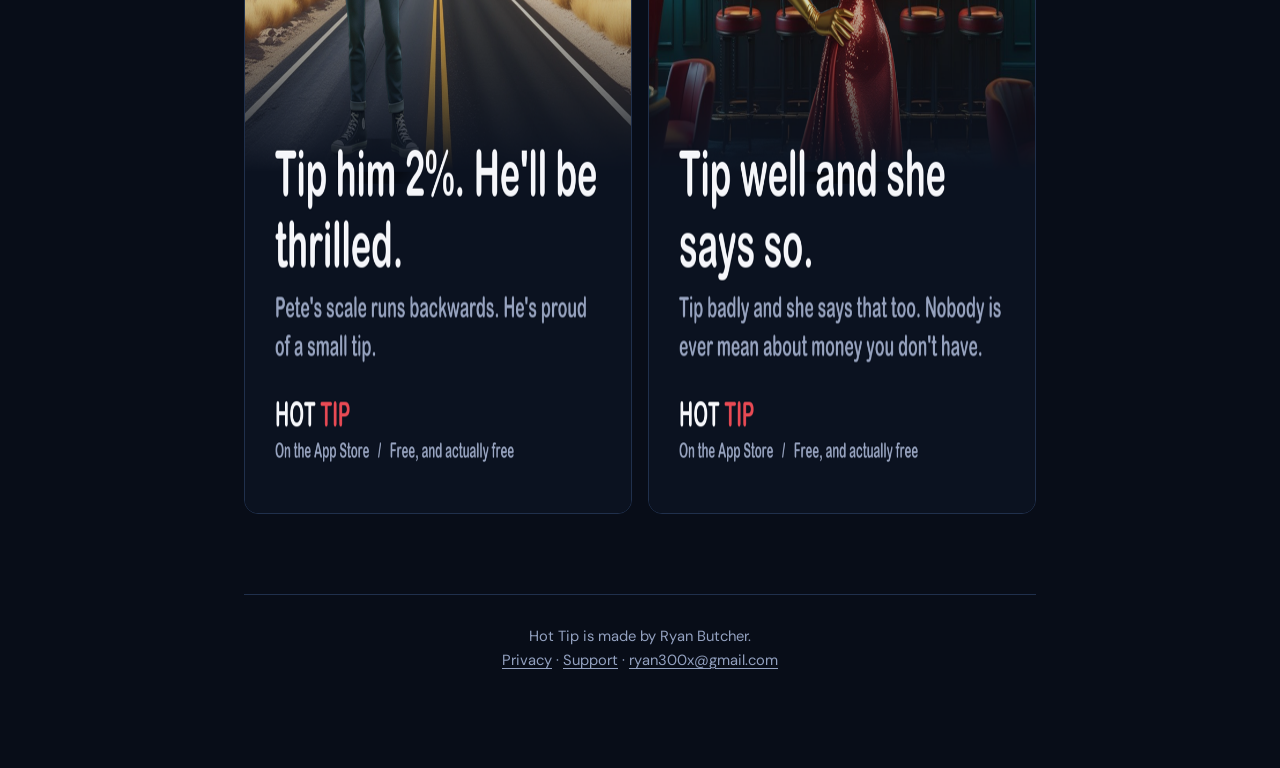
==== commit 9b3c1d4e: "hottip: new preview and poster, shot without the holiday chips The published preview and its poster " ====
--- a/hottip/index.html
+++ b/hottip/index.html
@@ -196,7 +196,7 @@
   <video src="app-preview.mp4" poster="poster.jpg" preload="none" controls playsinline muted loop
          aria-label="A check, a 25% tip, a 2% tip, and Pete riding off into the desert."></video>
 </div>
-<p class="cap">Under twenty seconds. The sound is off on purpose.</p>
+<p class="cap">Twenty-one seconds. The sound is off on purpose.</p>
 
 <h2>Six rooms. Six people with views.</h2>
 <p class="sub">Pick one and somebody is working in it. Tip well and they say
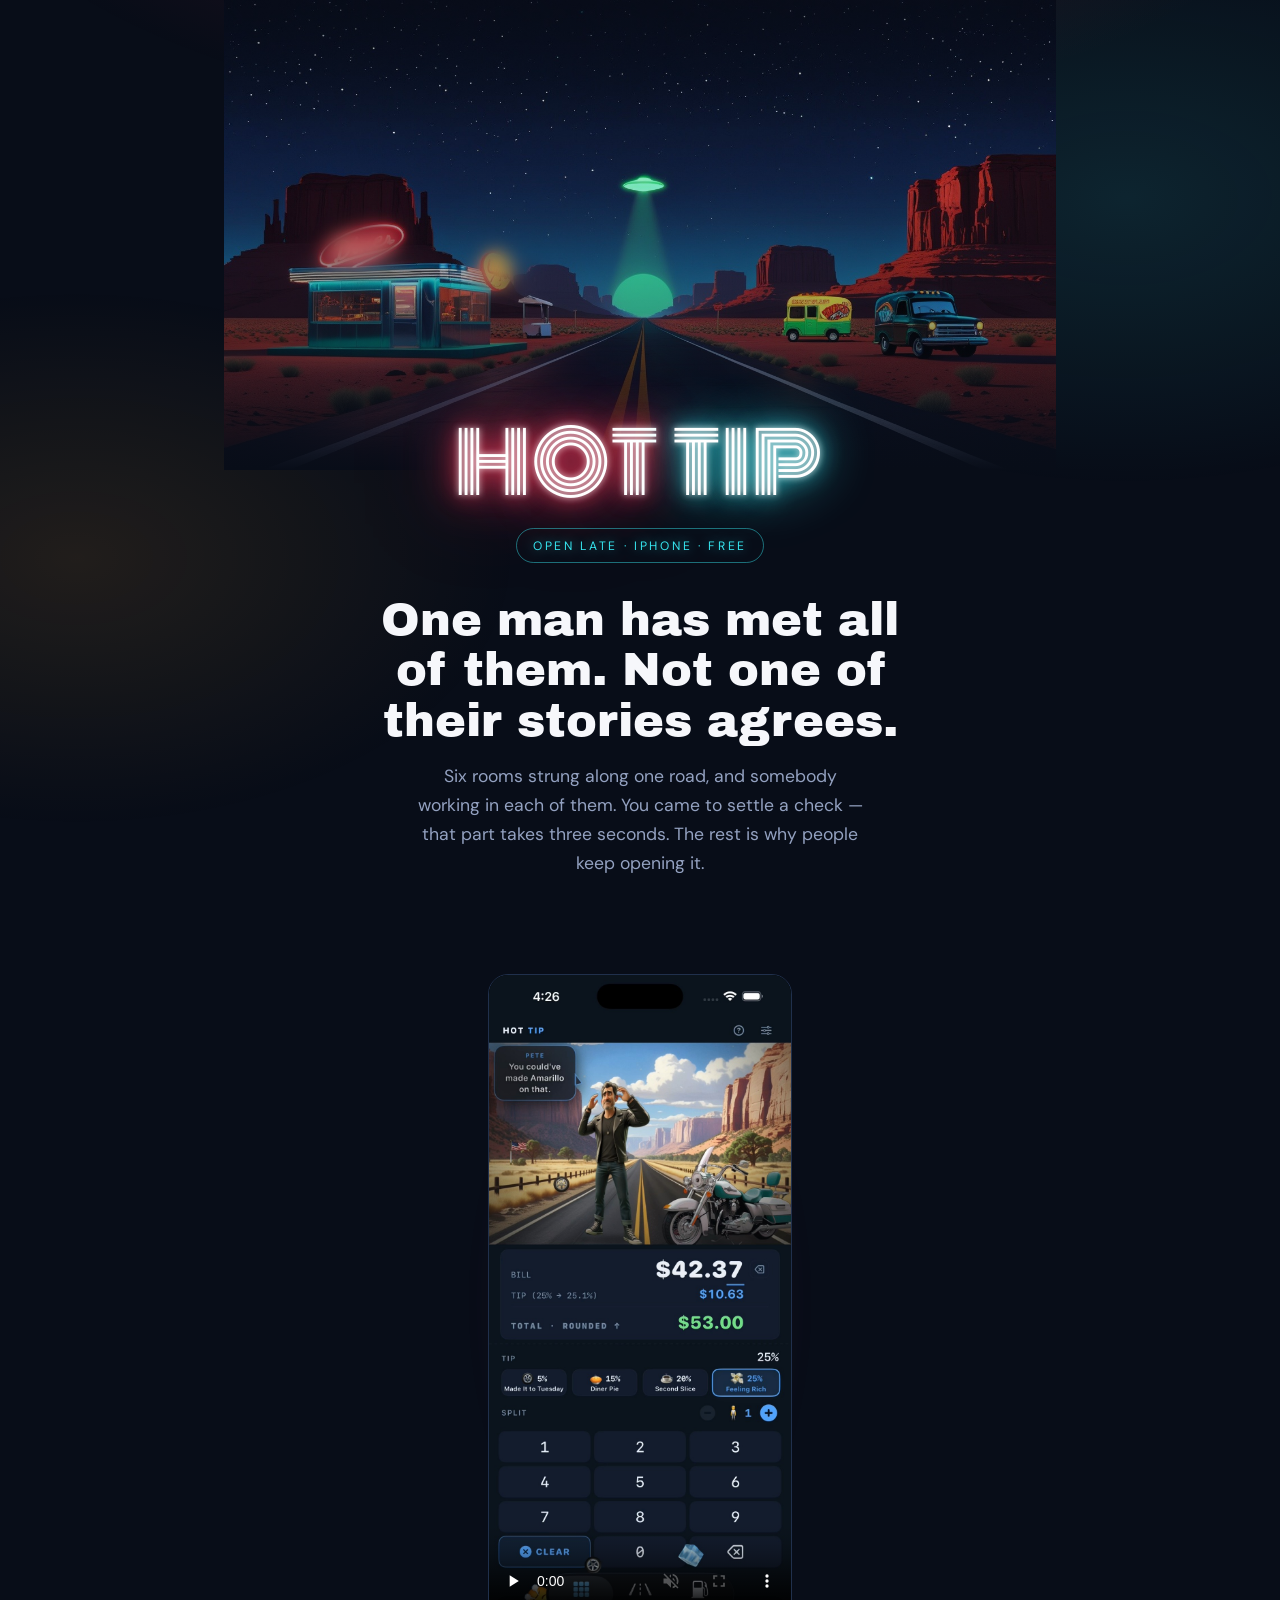
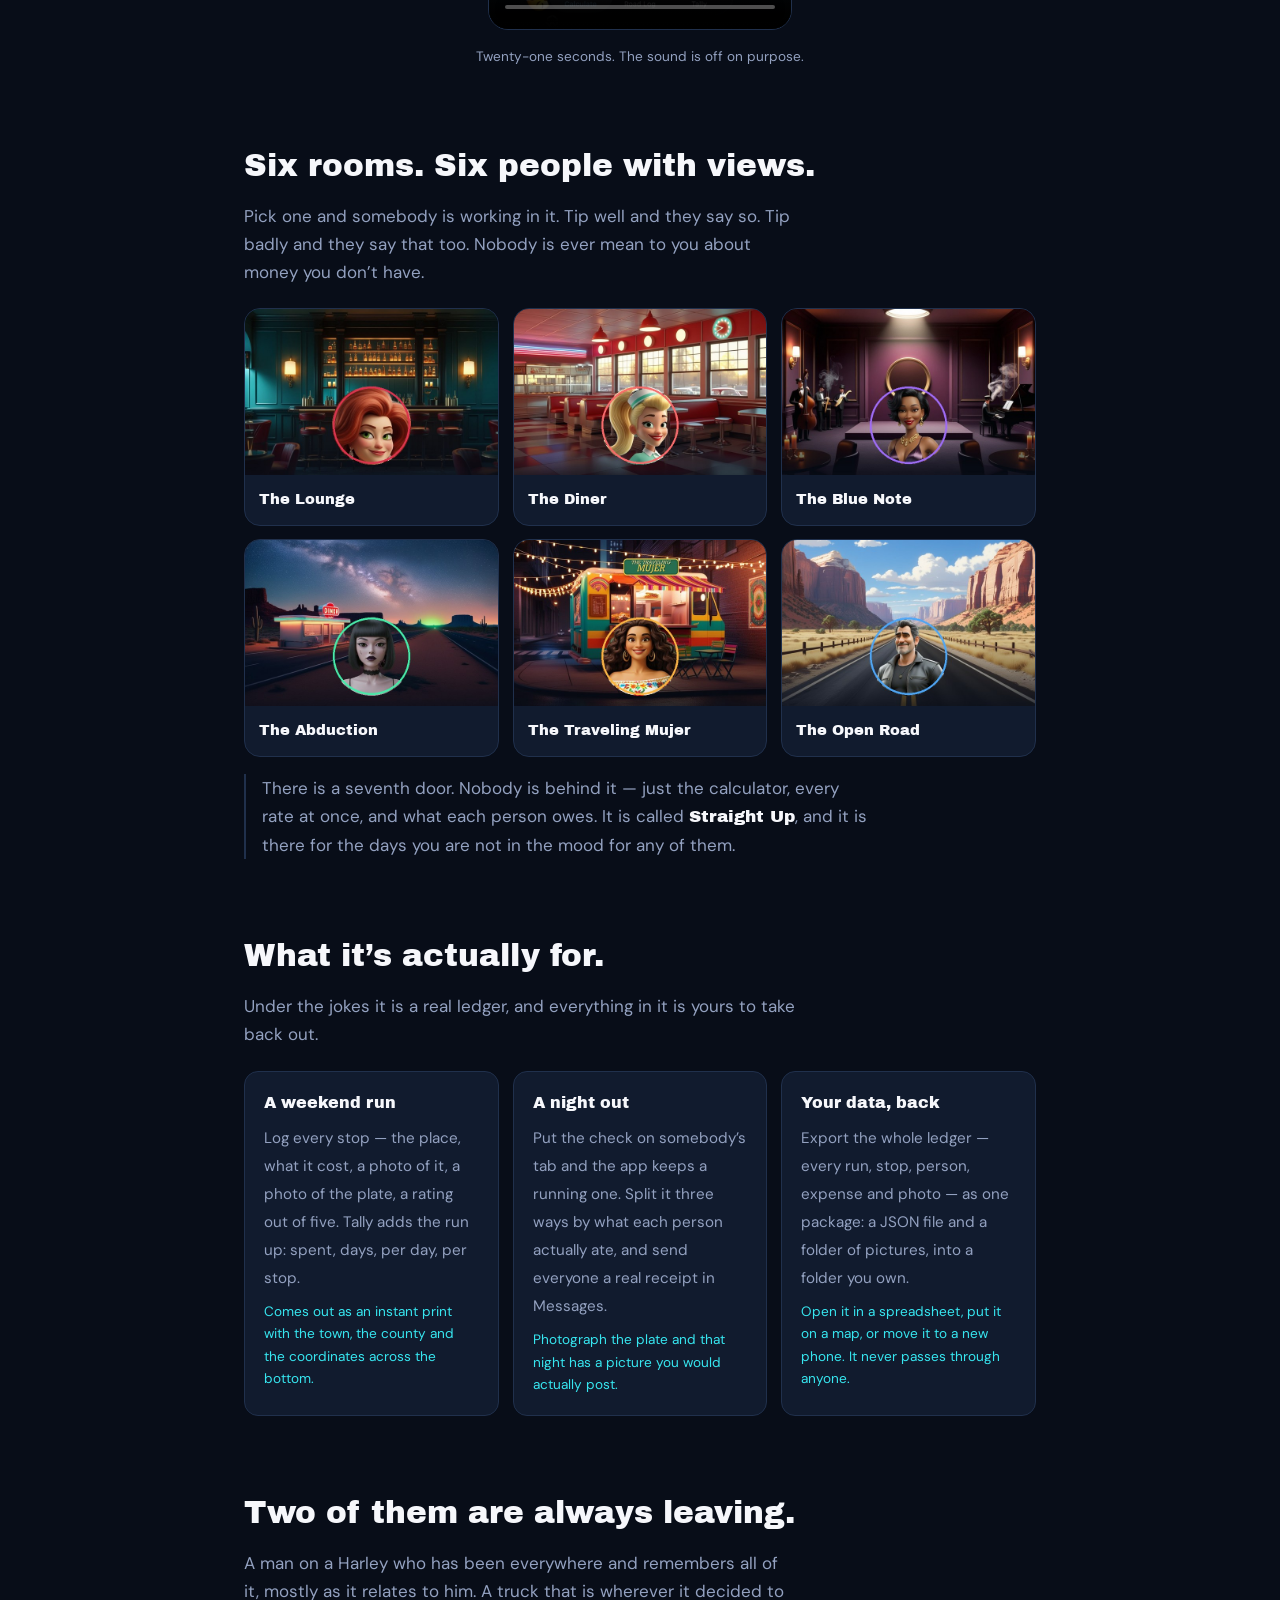
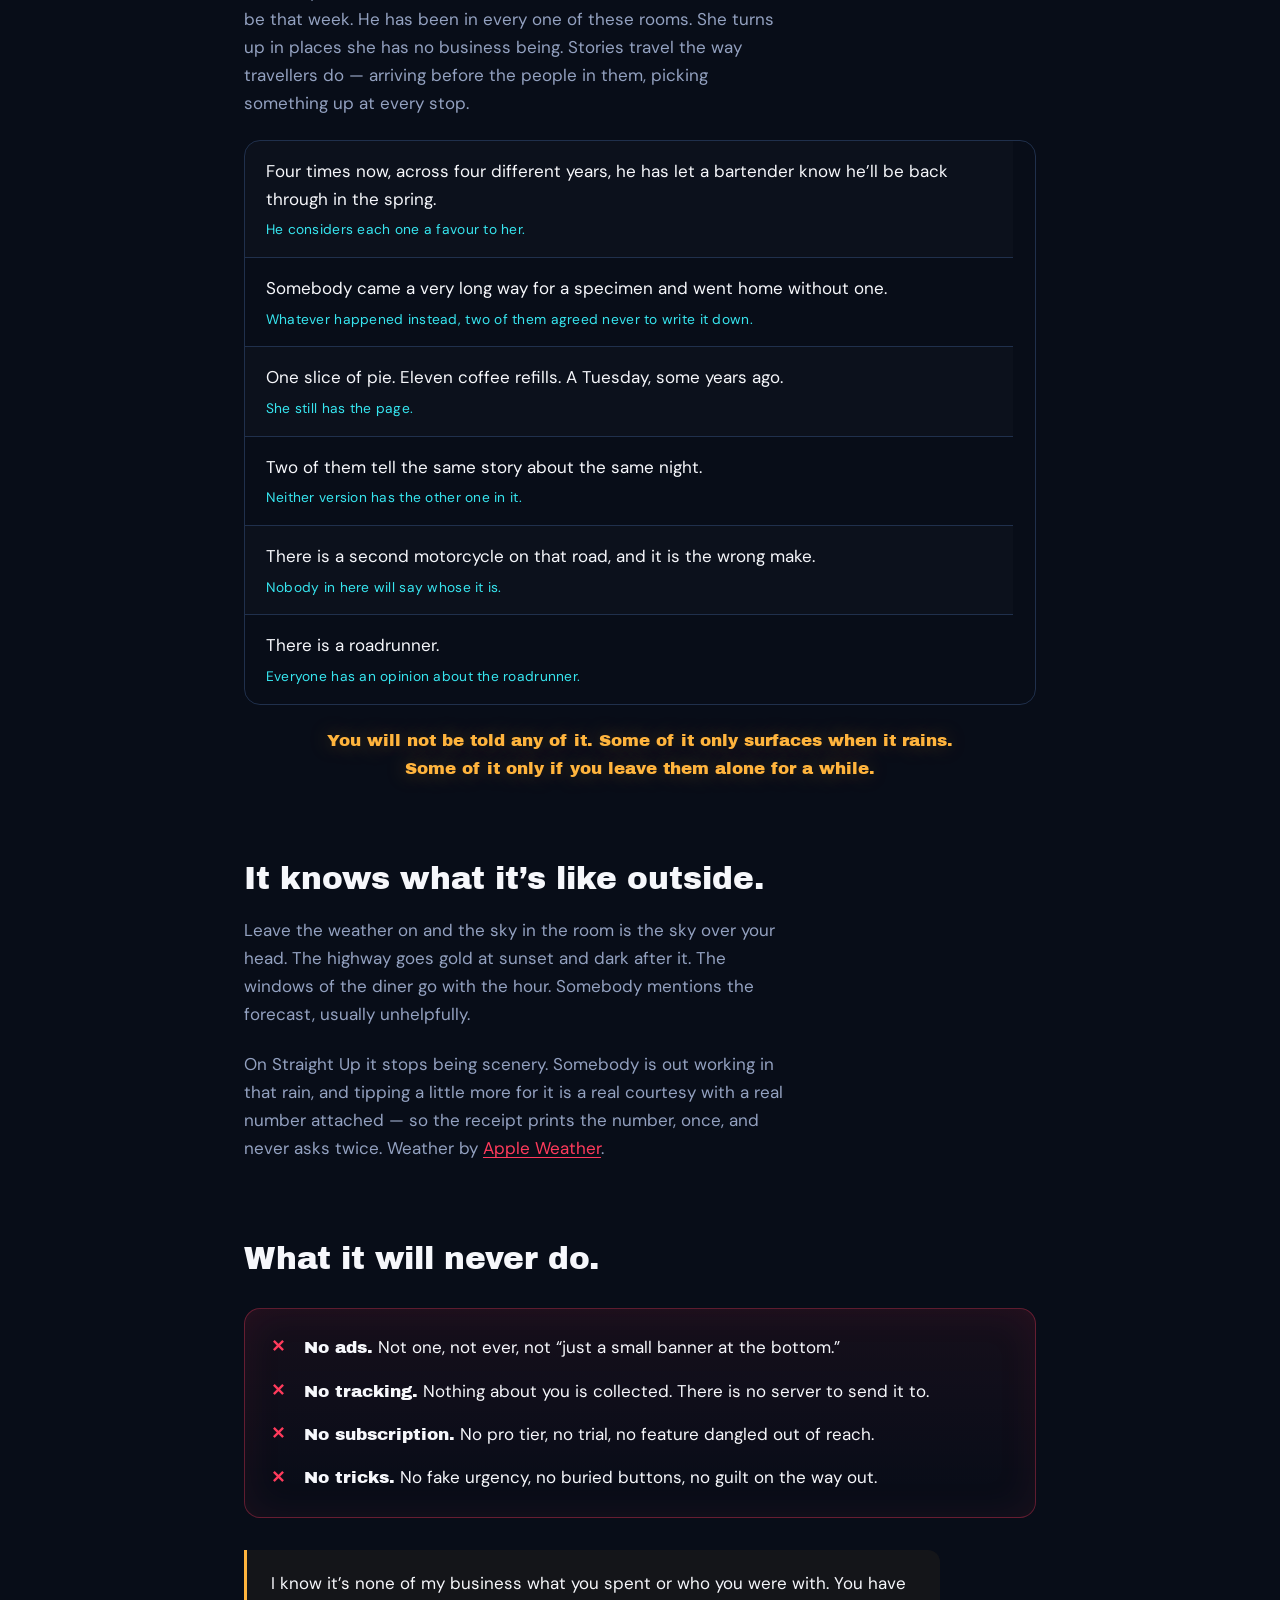
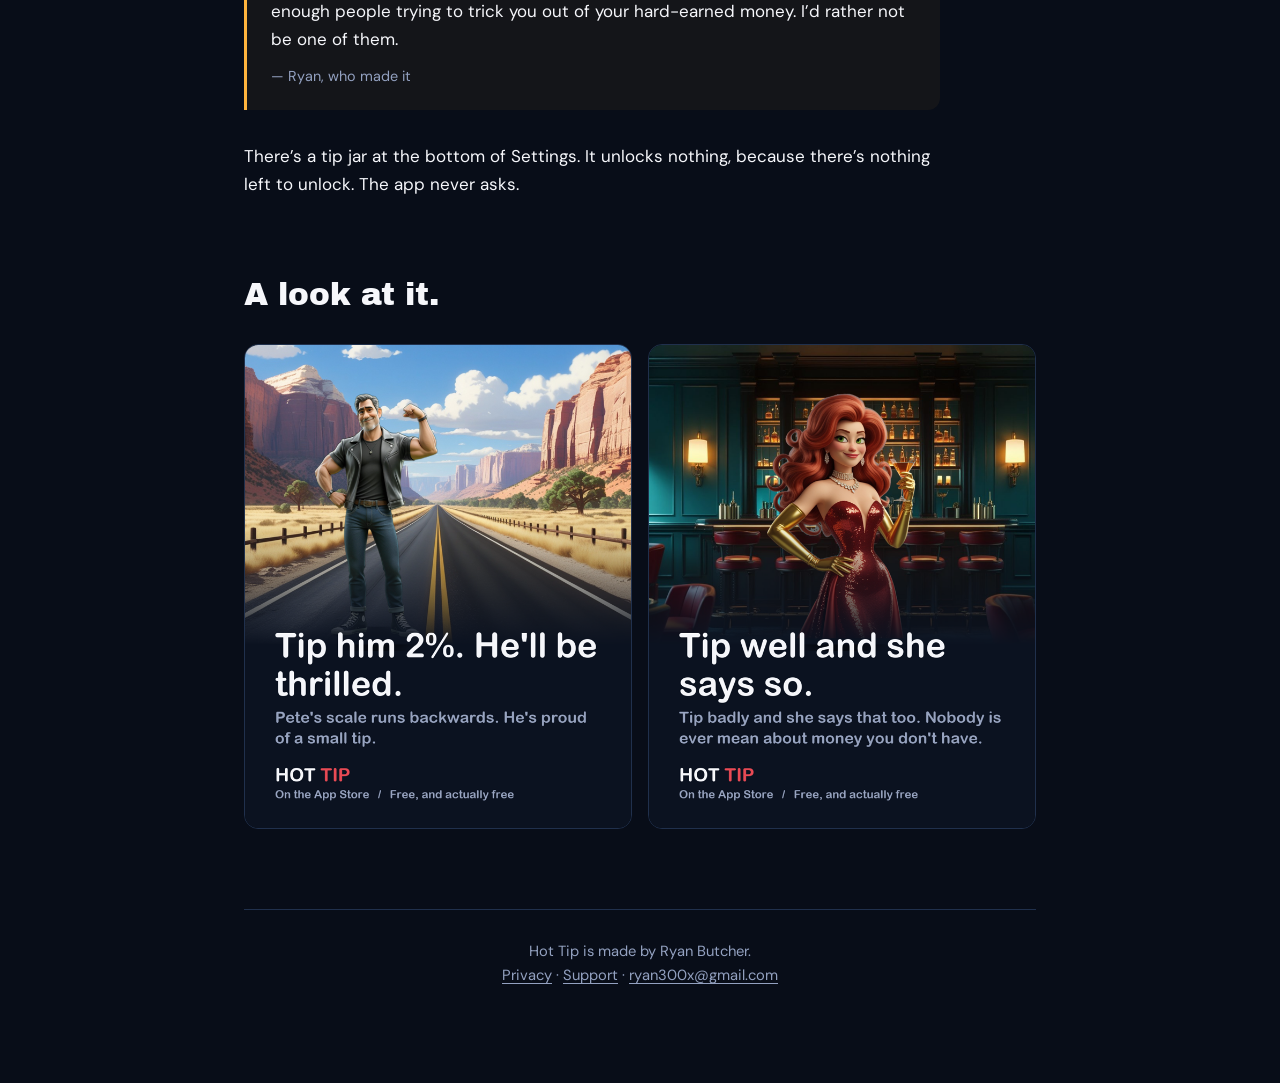
==== commit 1fa37da7: "hottip: unstretch the images Mirrors butcher-shop. The width/height attributes were overriding the C" ====
--- a/hottip/index.html
+++ b/hottip/index.html
@@ -50,7 +50,7 @@
   /* The road the whole thing is strung along. Generated for this page, not
      lifted from the app — the app has no shot of the world from outside. */
   .road{position:relative;margin:0 -1.25rem;overflow:hidden}
-  .road img{width:100%;display:block}
+  .road img{width:100%;height:auto;display:block}
   .road::after{
     content:"";position:absolute;inset:0;
     background:linear-gradient(180deg,rgba(8,13,24,.55) 0%,rgba(8,13,24,0) 28%,rgba(8,13,24,.35) 66%,var(--night) 100%);
@@ -114,7 +114,7 @@
     transition:transform .2s ease,border-color .2s ease,box-shadow .2s ease;
   }
   .doors li:hover{transform:translateY(-4px);border-color:var(--c);box-shadow:0 10px 34px -14px var(--c)}
-  .doors img{width:100%;display:block;aspect-ratio:640/420;object-fit:cover}
+  .doors img{width:100%;height:auto;display:block;aspect-ratio:640/420;object-fit:cover}
   .doors b{
     display:block;font-family:"Archivo Black",sans-serif;font-weight:400;
     font-size:.92rem;padding:.72rem .9rem .85rem;color:var(--ink);
@@ -161,7 +161,7 @@
 
   .stills{display:grid;grid-template-columns:1fr 1fr;gap:1rem;margin-top:1.4rem}
   @media(max-width:33rem){.stills{grid-template-columns:1fr}}
-  .stills img{width:100%;aspect-ratio:720/900;border-radius:14px;
+  .stills img{width:100%;height:auto;aspect-ratio:720/900;border-radius:14px;
     border:1px solid var(--line);display:block}
 
   footer{margin-top:5rem;padding-top:1.8rem;border-top:1px solid var(--line);
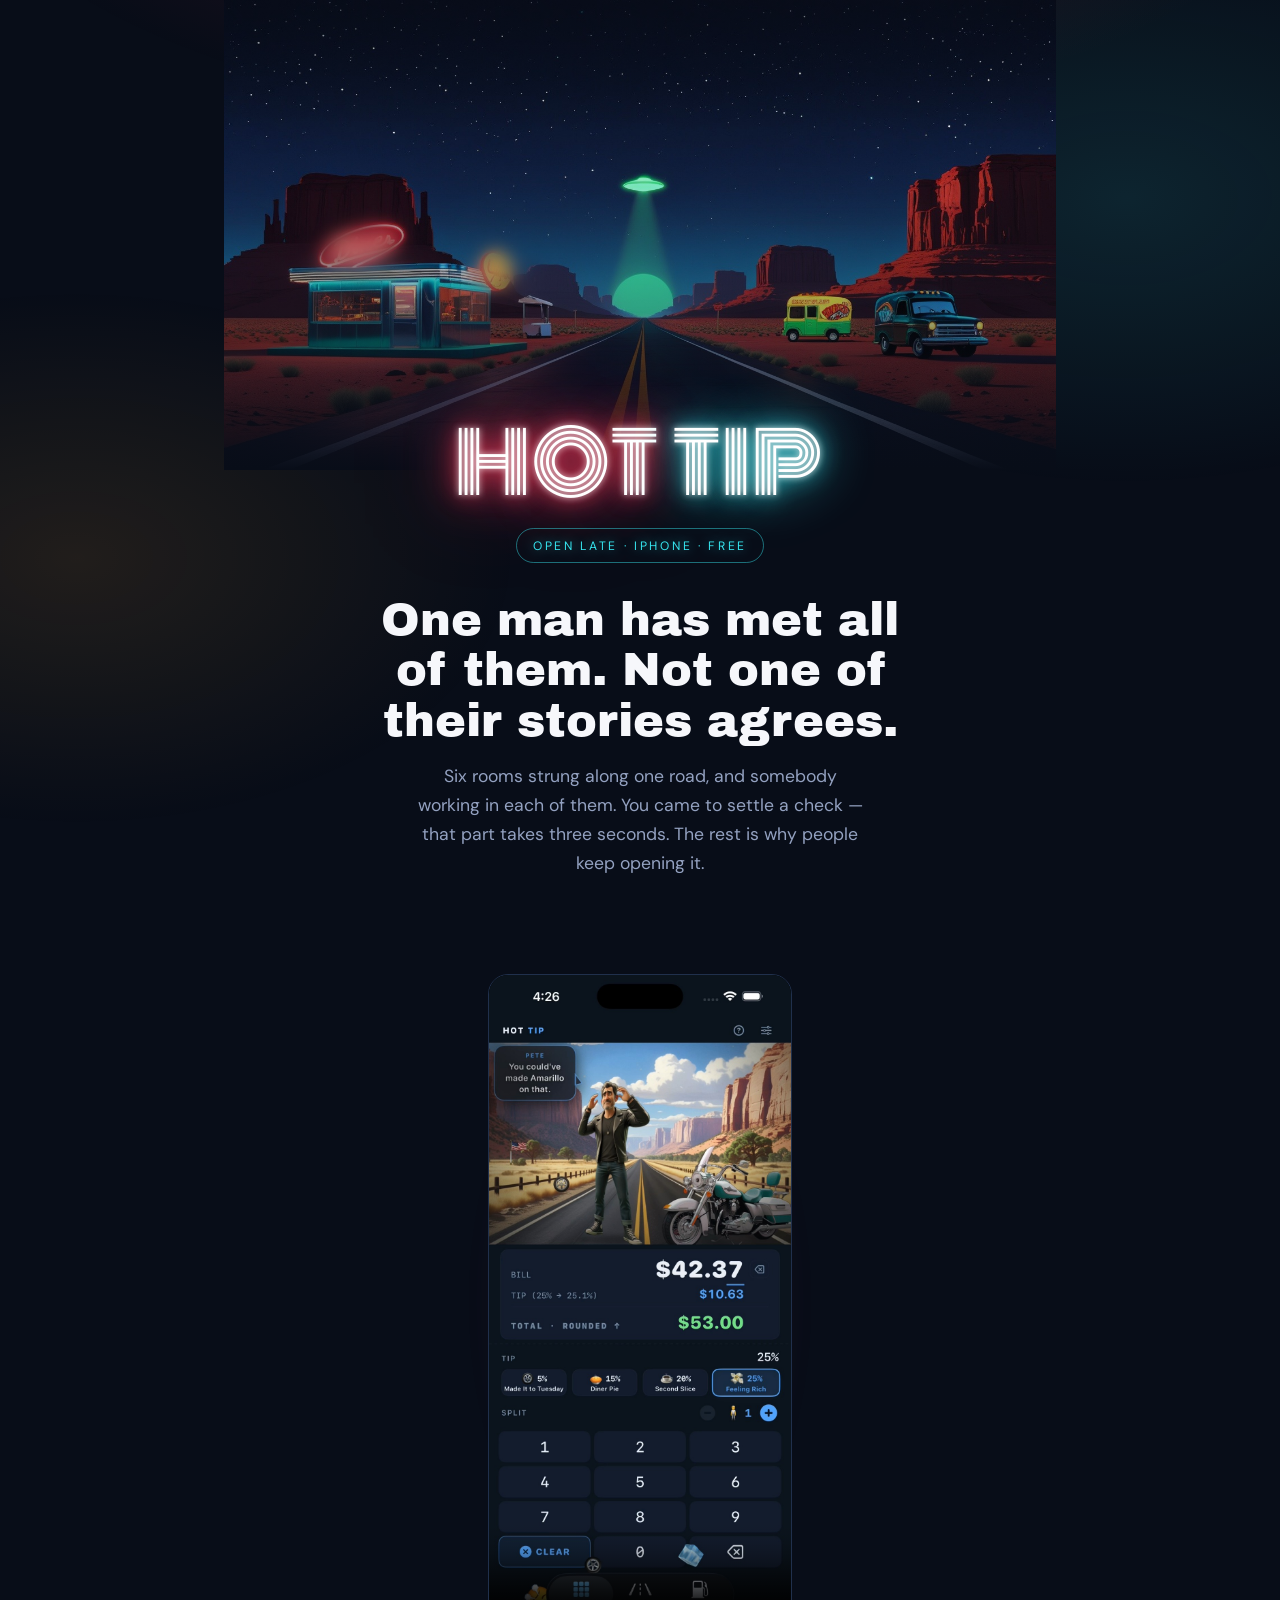
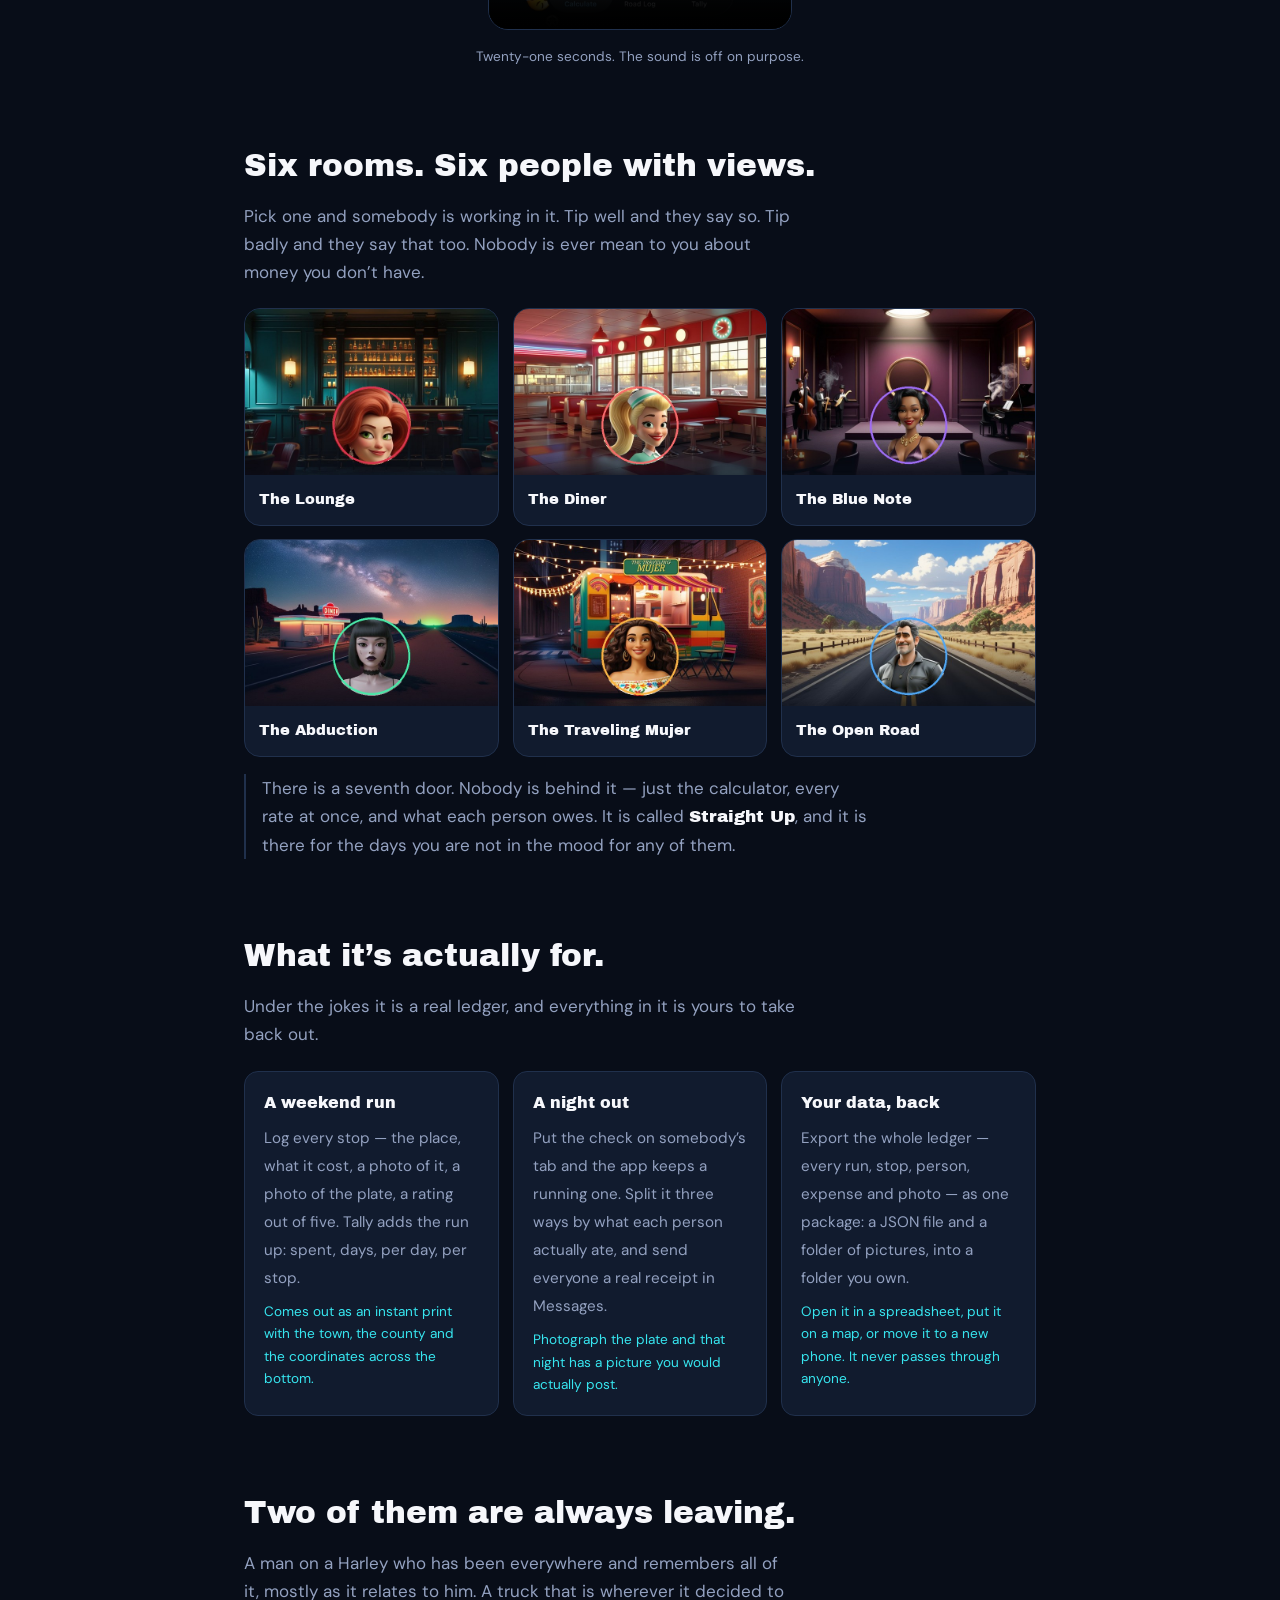
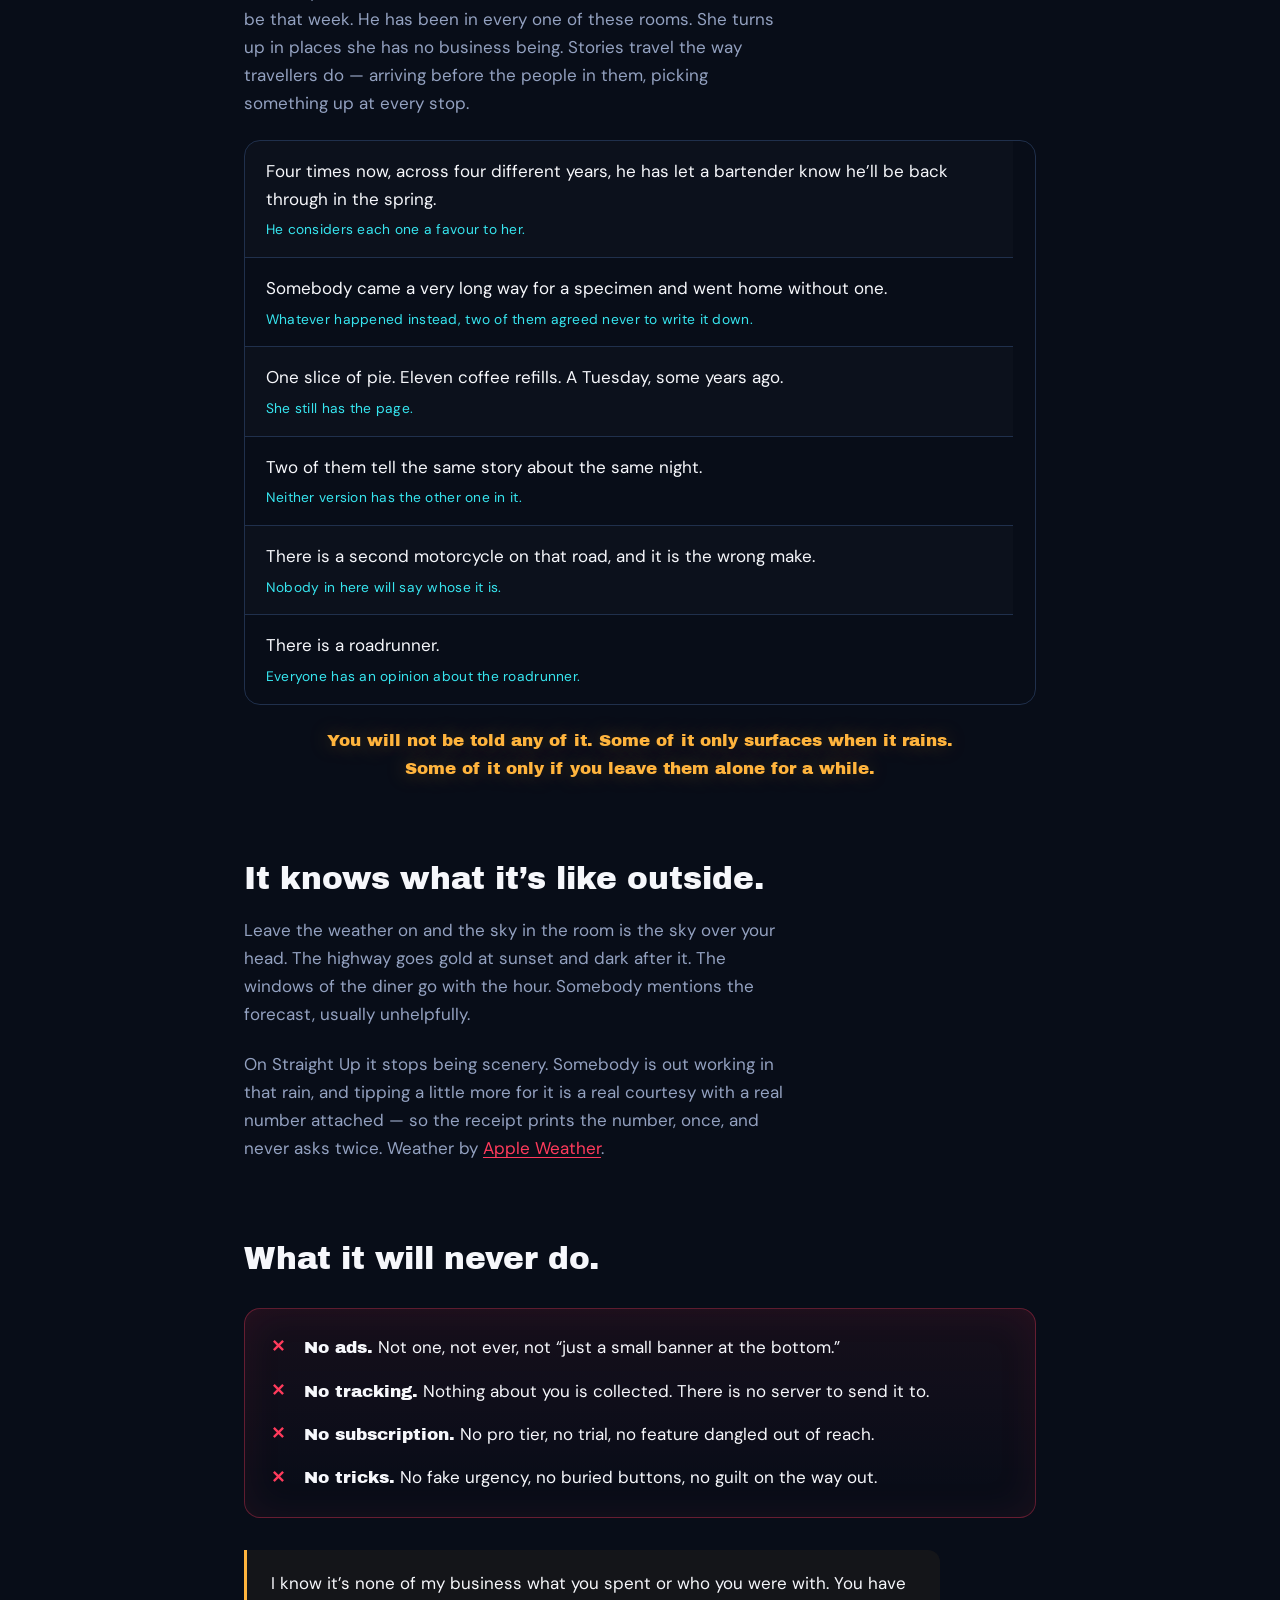
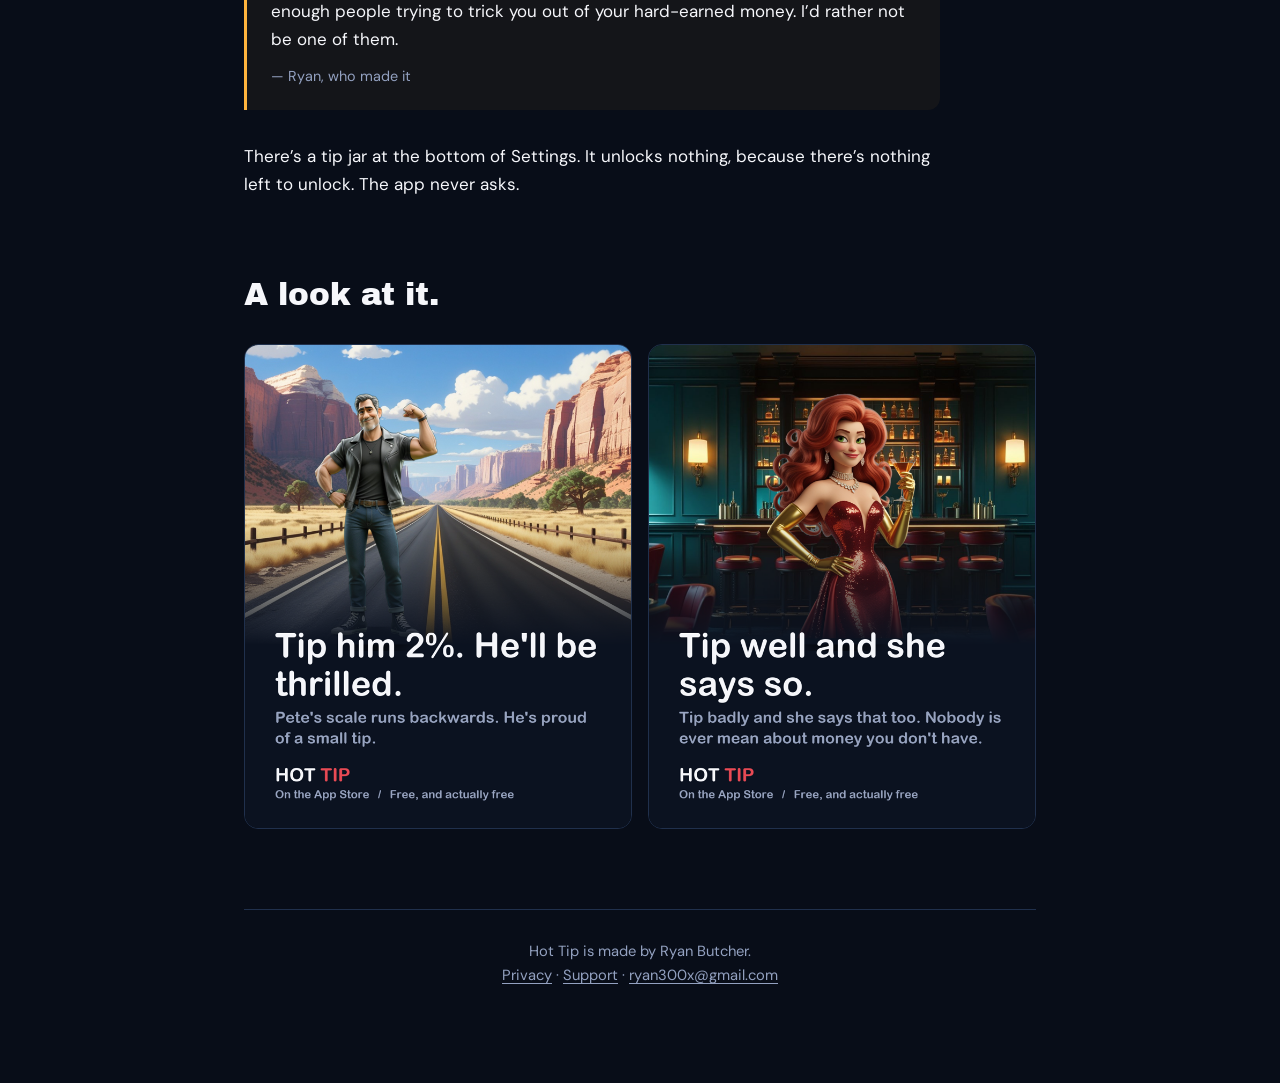
==== commit db7a3467: "hottip: meta description names the seventh door Matches what the App Store listing now says, so the " ====
--- a/hottip/index.html
+++ b/hottip/index.html
@@ -4,7 +4,7 @@
 <meta charset="utf-8">
 <meta name="viewport" content="width=device-width, initial-scale=1">
 <title>Hot Tip — a tip calculator, and the world it happens in</title>
-<meta name="description" content="Settle the check in three seconds. Then work out whose road you are on. Six rooms strung along one highway, and nobody tells it the same way. No ads, no tracking, no subscription.">
+<meta name="description" content="Settle the check in three seconds. Then work out whose road you are on. Six rooms with somebody working in each, a seventh door with nobody behind it, and nobody tells it the same way. No ads, no tracking, no subscription.">
 <meta property="og:title" content="Hot Tip — a tip calculator, and the world it happens in">
 <meta property="og:description" content="One man has met all of them. Not one of their stories agrees. Free, and actually free.">
 <meta property="og:image" content="https://ryanxbutcher.github.io/hottip/og.png">
